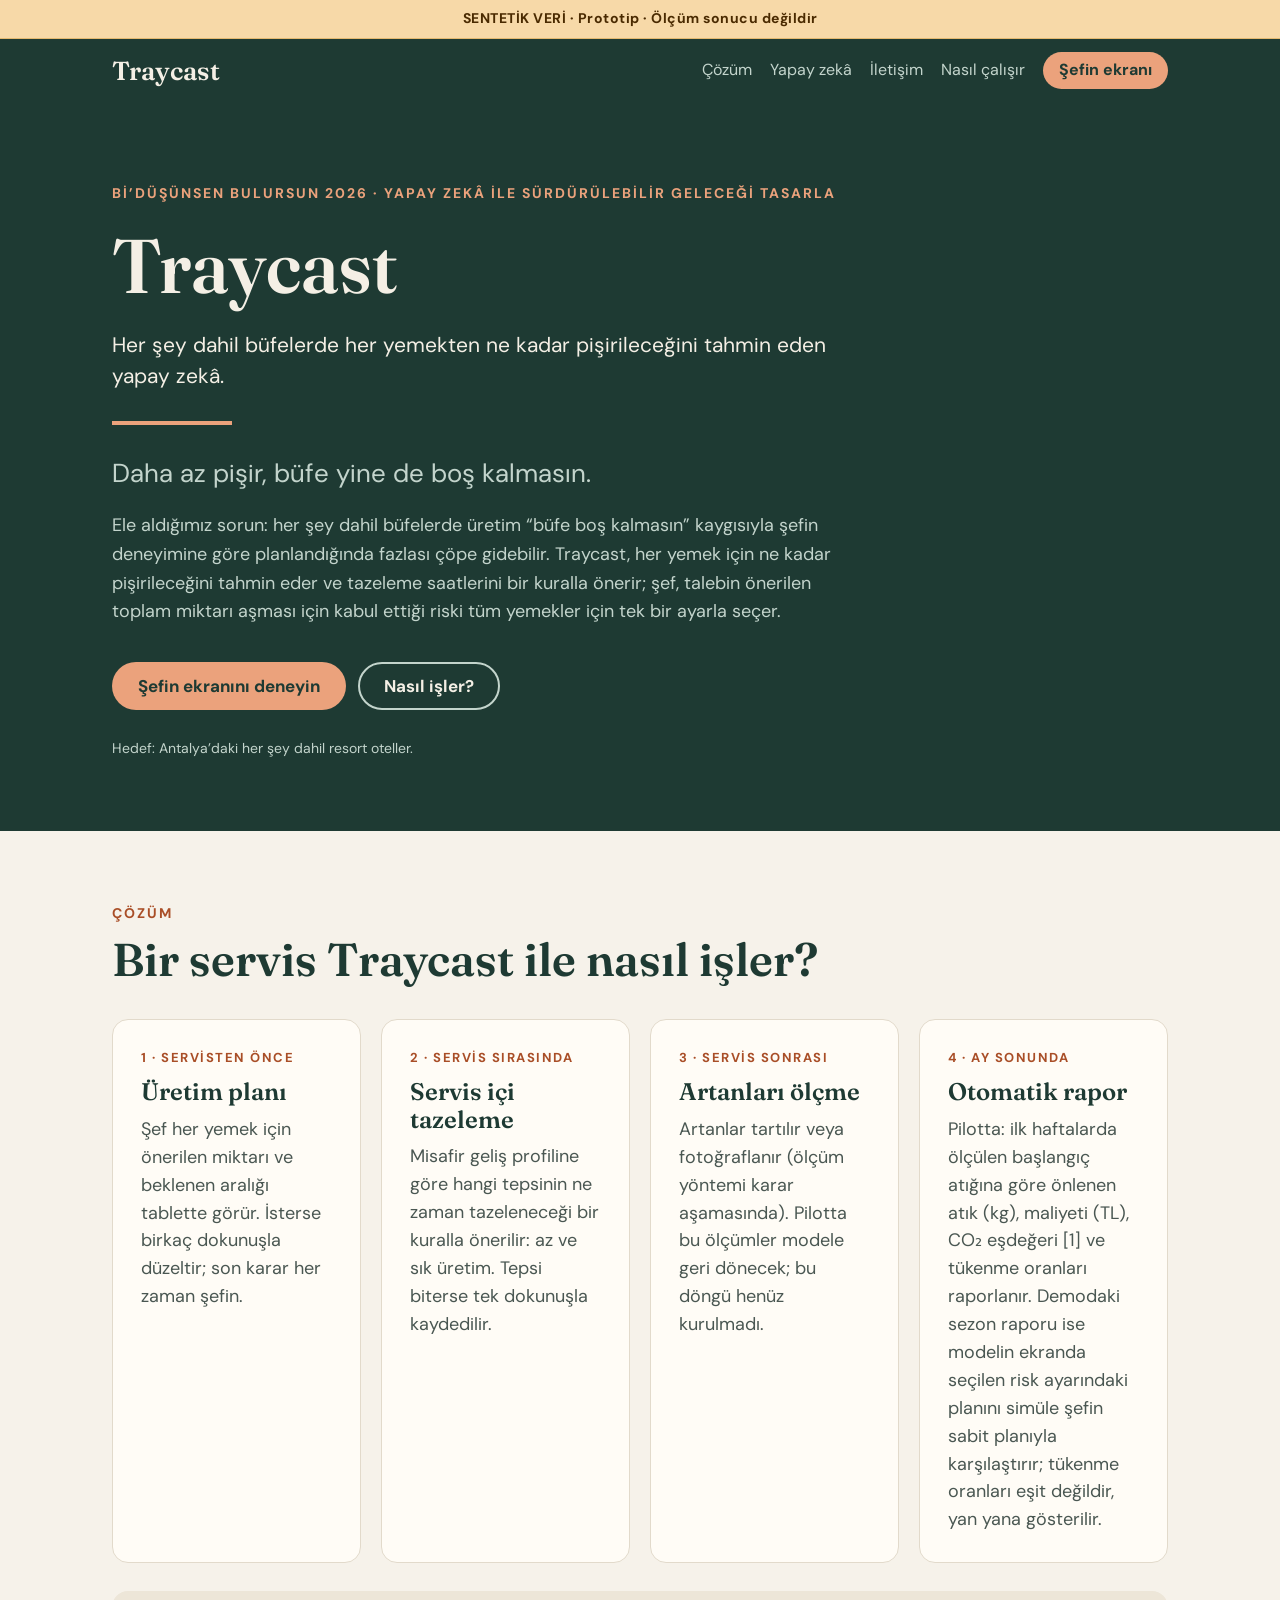
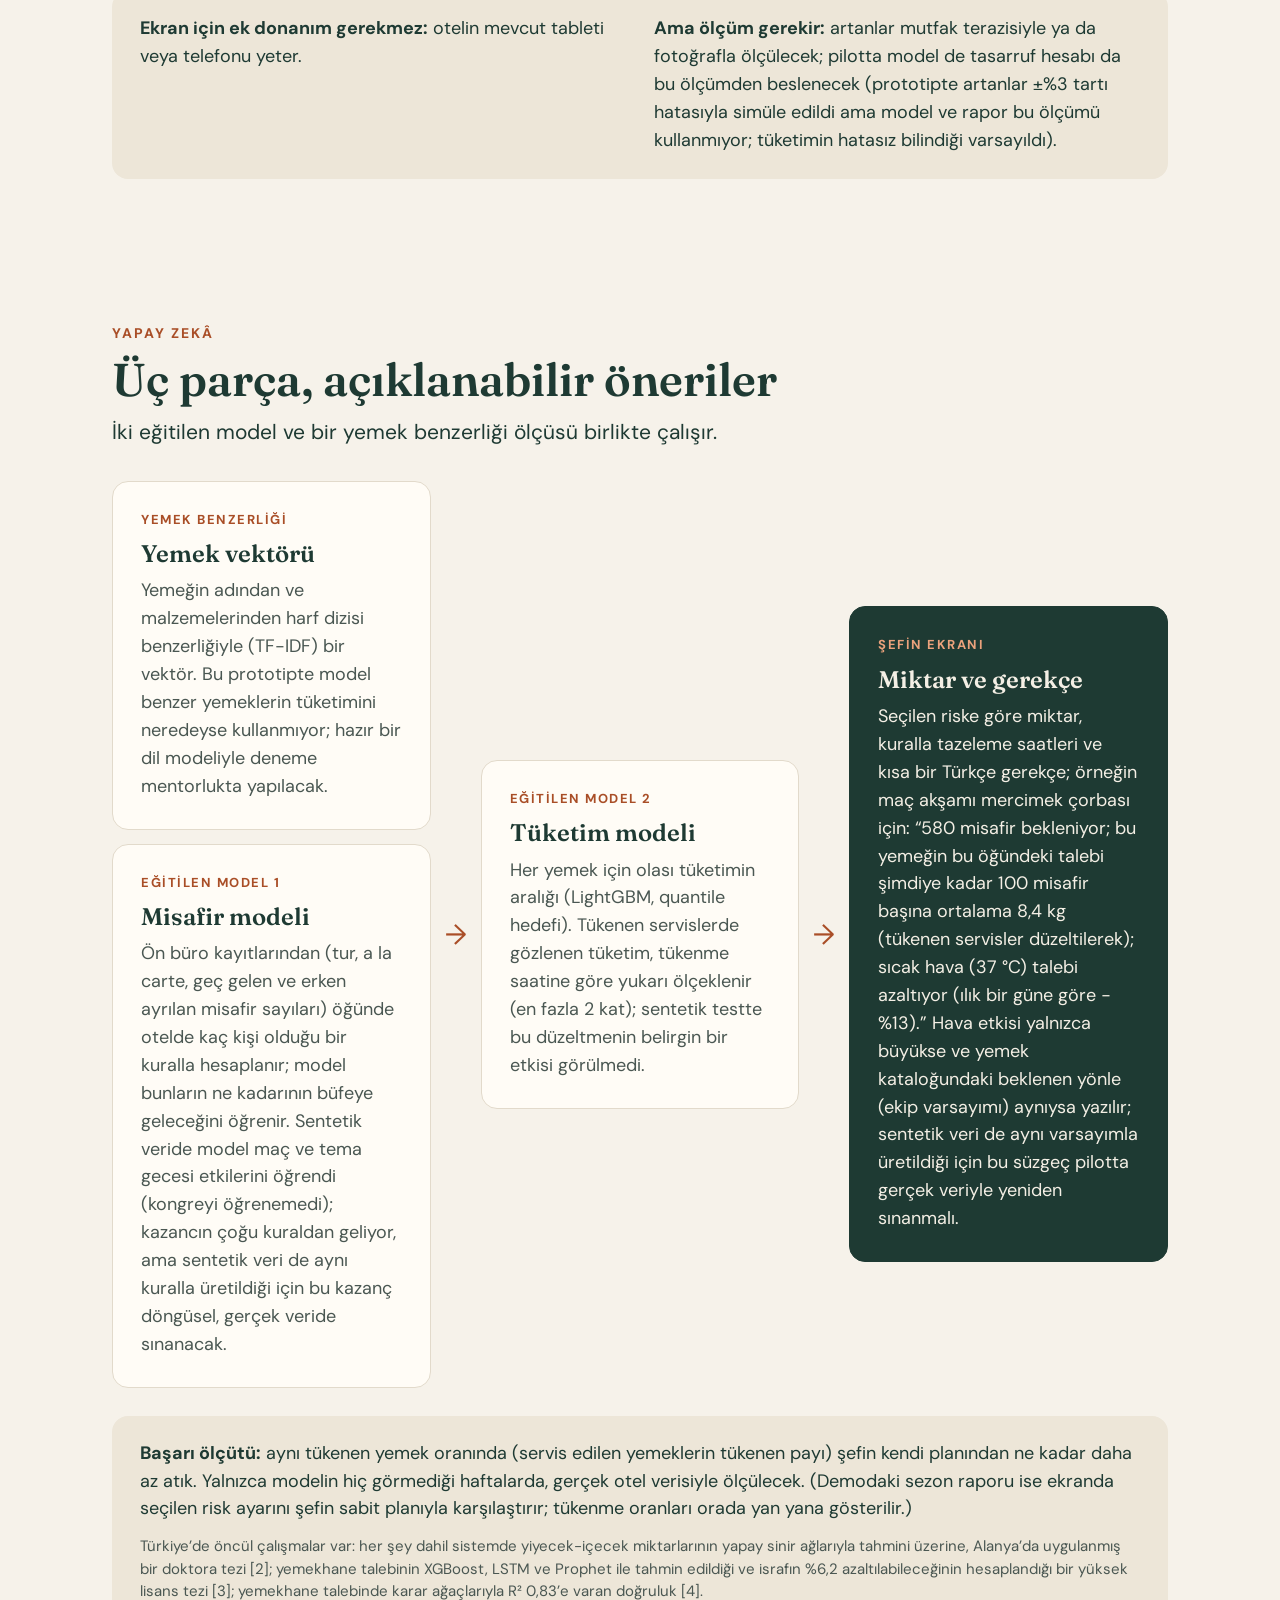
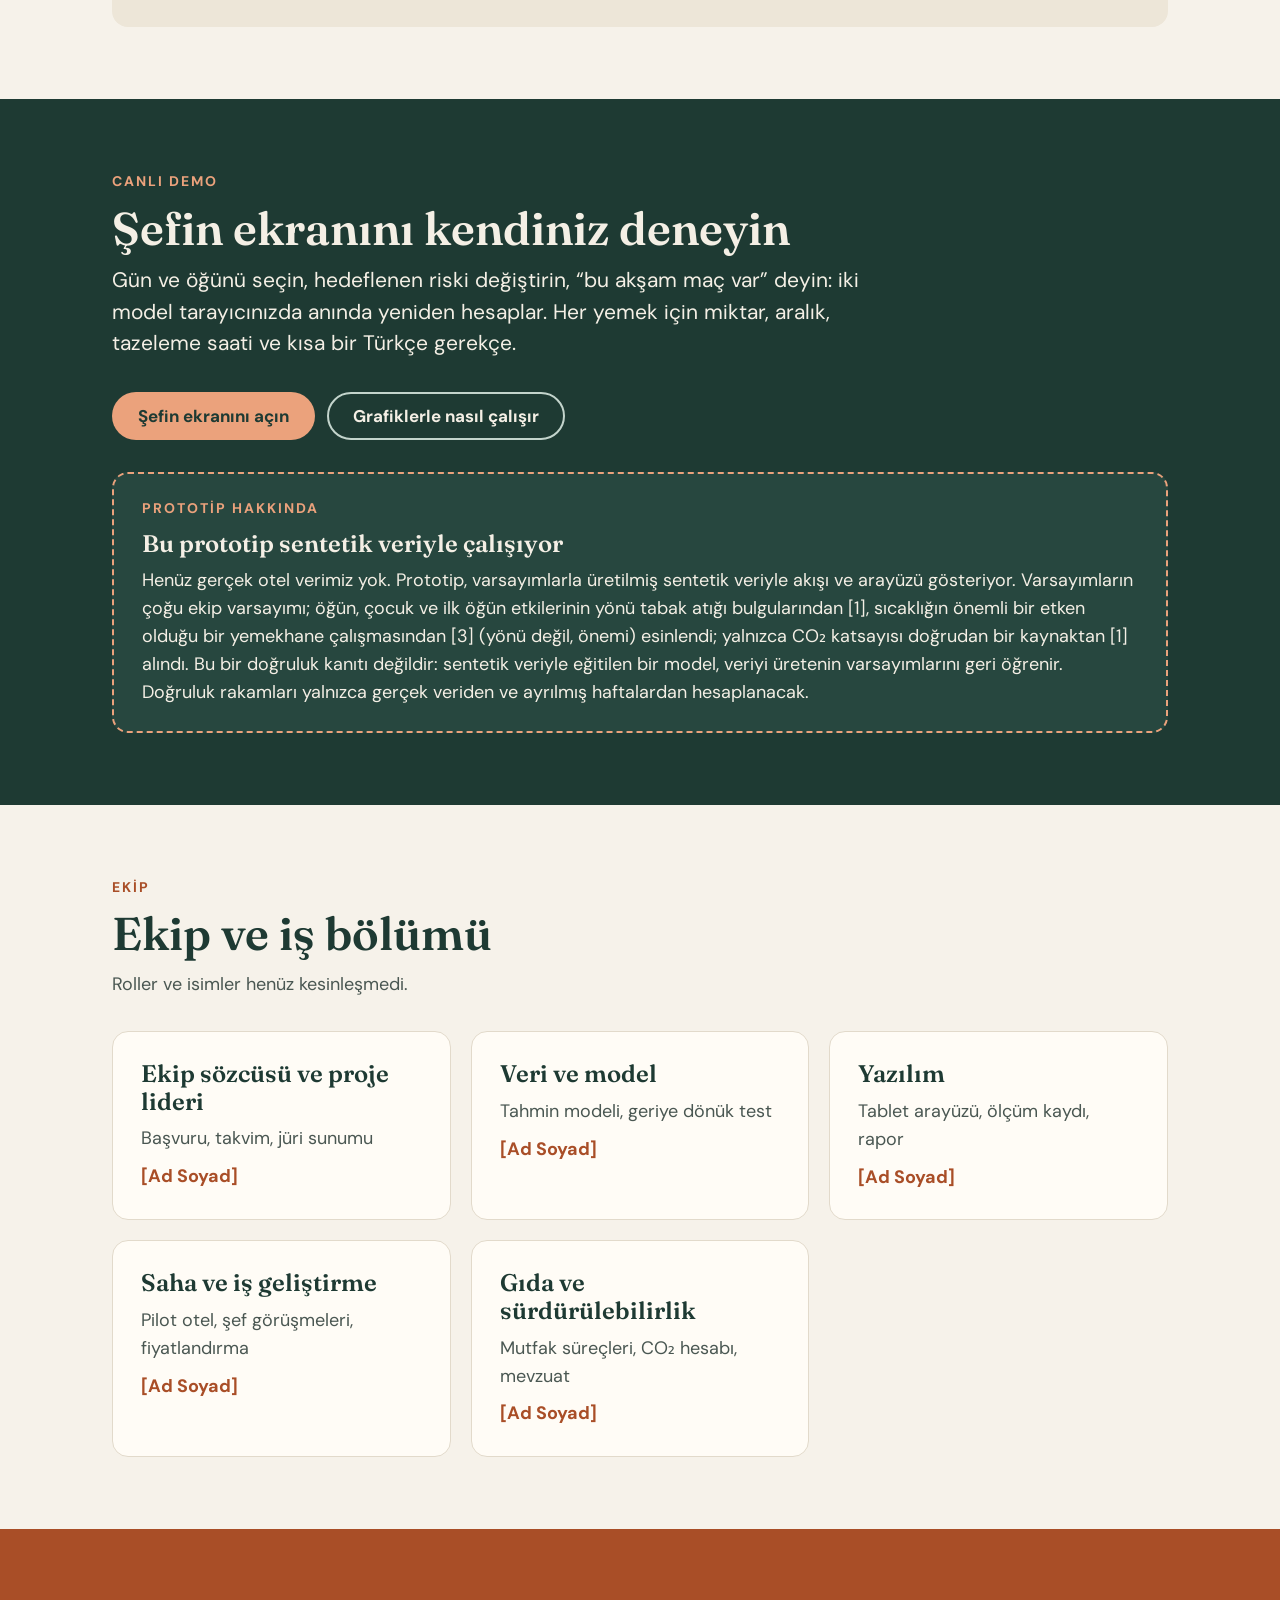
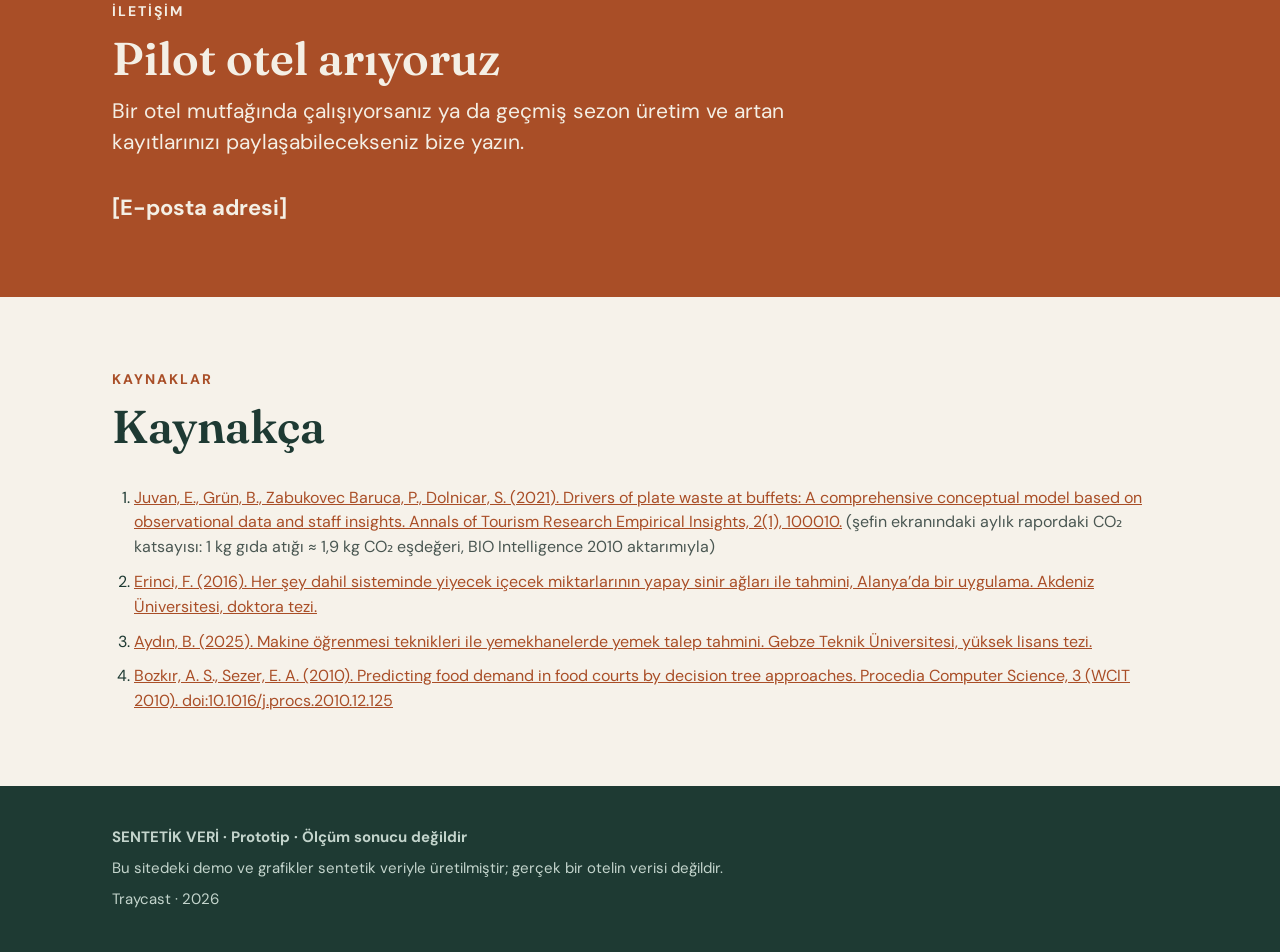
==== web/index.html @ 6390b372 "Audit 3 fixes applied and deployed: season report, honest child slider Season report with a per-mont" ====
<!doctype html>
<html lang="tr">
<head>
<meta charset="utf-8">
<meta name="viewport" content="width=device-width, initial-scale=1">
<title>Traycast</title>
<meta name="description" content="Her şey dahil büfelerde her yemekten ne kadar pişirileceğini tahmin eden yapay zekâ. Prototip; sentetik veri.">
<link rel="preconnect" href="https://fonts.googleapis.com">
<link rel="preconnect" href="https://fonts.gstatic.com" crossorigin>
<link rel="stylesheet" href="https://fonts.googleapis.com/css2?family=DM+Sans:wght@400;500;700&family=Fraunces:wght@500;600&display=swap">
<link rel="stylesheet" href="css/style.css">
<link rel="icon" href="data:image/svg+xml,%3Csvg xmlns='http://www.w3.org/2000/svg' viewBox='0 0 32 32'%3E%3Crect width='32' height='32' rx='8' fill='%231e3a33'/%3E%3Cpath d='M7 20h18M9 20a7 7 0 0 1 14 0' stroke='%23eba27c' stroke-width='2.5' fill='none' stroke-linecap='round'/%3E%3C/svg%3E">
</head>
<body data-page-title="Büfe üretim tahmini">

<div class="synthetic-banner" role="note">SENTETİK VERİ · Prototip · Ölçüm sonucu değildir</div>

<header class="site-header">
  <div class="wrap">
    <a class="brand" href="./" data-product-name>Traycast</a>
    <nav class="nav" aria-label="Bölümler">
      <a href="#cozum">Çözüm</a>
      <a href="#yapay-zeka">Yapay zekâ</a>
      <a href="#iletisim">İletişim</a>
      <a href="nasil.html">Nasıl çalışır</a>
      <a href="demo.html" class="nav-cta">Şefin ekranı</a>
    </nav>
  </div>
</header>

<main>

<section class="dark hero">
  <div class="wrap">
    <p class="eyebrow">Bİ’DÜŞÜNSEN BULURSUN 2026 · YAPAY ZEKÂ İLE SÜRDÜRÜLEBİLİR GELECEĞİ TASARLA</p>
    <h1 data-product-name>Traycast</h1>
    <p class="lead">Her şey dahil büfelerde her yemekten ne kadar pişirileceğini tahmin eden yapay zekâ.</p>
    <hr>
    <p class="tagline">Daha az pişir, büfe yine de boş kalmasın.</p>
    <p class="hero-problem">Ele aldığımız sorun: her şey dahil büfelerde üretim “büfe boş kalmasın” kaygısıyla şefin deneyimine göre planlandığında fazlası çöpe gidebilir. <span data-product-name>Traycast</span>, her yemek için ne kadar pişirileceğini tahmin eder ve tazeleme saatlerini bir kuralla önerir; şef, talebin önerilen toplam miktarı aşması için kabul ettiği riski tüm yemekler için tek bir ayarla seçer.</p>
    <div class="hero-actions">
      <a class="btn btn-primary" href="demo.html">Şefin ekranını deneyin</a>
      <a class="btn btn-ghost" href="#cozum">Nasıl işler?</a>
    </div>
    <p class="note" style="margin-top:28px">Hedef: Antalya’daki her şey dahil resort oteller.</p>
  </div>
</section>

<section id="cozum">
  <div class="wrap">
    <div class="section-head">
      <p class="eyebrow">ÇÖZÜM</p>
      <h2>Bir servis <span data-product-name>Traycast</span> ile nasıl işler?</h2>
    </div>
    <div class="grid grid-4">
      <div class="card">
        <p class="step">1 · SERVİSTEN ÖNCE</p>
        <h3>Üretim planı</h3>
        <p class="muted">Şef her yemek için önerilen miktarı ve beklenen aralığı tablette görür. İsterse birkaç dokunuşla düzeltir; son karar her zaman şefin.</p>
      </div>
      <div class="card">
        <p class="step">2 · SERVİS SIRASINDA</p>
        <h3>Servis içi tazeleme</h3>
        <p class="muted">Misafir geliş profiline göre hangi tepsinin ne zaman tazeleneceği bir kuralla önerilir: az ve sık üretim. Tepsi biterse tek dokunuşla kaydedilir.</p>
      </div>
      <div class="card">
        <p class="step">3 · SERVİS SONRASI</p>
        <h3>Artanları ölçme</h3>
        <p class="muted">Artanlar tartılır veya fotoğraflanır (ölçüm yöntemi karar aşamasında). Pilotta bu ölçümler modele geri dönecek; bu döngü henüz kurulmadı.</p>
      </div>
      <div class="card">
        <p class="step">4 · AY SONUNDA</p>
        <h3>Otomatik rapor</h3>
        <p class="muted">Pilotta: ilk haftalarda ölçülen başlangıç atığına göre önlenen atık (kg), maliyeti (TL), CO₂ eşdeğeri [1] ve tükenme oranları raporlanır. Demodaki sezon raporu ise modelin ekranda seçilen risk ayarındaki planını simüle şefin sabit planıyla karşılaştırır; tükenme oranları eşit değildir, yan yana gösterilir.</p>
      </div>
    </div>
    <div class="callout two">
      <p><b>Ekran için ek donanım gerekmez:</b> otelin mevcut tableti veya telefonu yeter.</p>
      <p><b>Ama ölçüm gerekir:</b> artanlar mutfak terazisiyle ya da fotoğrafla ölçülecek; pilotta model de tasarruf hesabı da bu ölçümden beslenecek (prototipte artanlar ±%3 tartı hatasıyla simüle edildi ama model ve rapor bu ölçümü kullanmıyor; tüketimin hatasız bilindiği varsayıldı).</p>
    </div>
  </div>
</section>

<section id="yapay-zeka">
  <div class="wrap">
    <div class="section-head">
      <p class="eyebrow">YAPAY ZEKÂ</p>
      <h2>Üç parça, açıklanabilir öneriler</h2>
      <p class="lead">İki eğitilen model ve bir yemek benzerliği ölçüsü birlikte çalışır.</p>
    </div>
    <div class="flow">
      <div class="flow-inputs">
        <div class="card">
          <p class="step">YEMEK BENZERLİĞİ</p>
          <h3>Yemek vektörü</h3>
          <p class="muted">Yemeğin adından ve malzemelerinden harf dizisi benzerliğiyle (TF-IDF) bir vektör. Bu prototipte model benzer yemeklerin tüketimini neredeyse kullanmıyor; hazır bir dil modeliyle deneme mentorlukta yapılacak.</p>
        </div>
        <div class="card">
          <p class="step">EĞİTİLEN MODEL 1</p>
          <h3>Misafir modeli</h3>
          <p class="muted">Ön büro kayıtlarından (tur, a la carte, geç gelen ve erken ayrılan misafir sayıları) öğünde otelde kaç kişi olduğu bir kuralla hesaplanır; model bunların ne kadarının büfeye geleceğini öğrenir. Sentetik veride model maç ve tema gecesi etkilerini öğrendi (kongreyi öğrenemedi); kazancın çoğu kuraldan geliyor, ama sentetik veri de aynı kuralla üretildiği için bu kazanç döngüsel, gerçek veride sınanacak.</p>
        </div>
      </div>
      <div class="arrow" aria-hidden="true">→</div>
      <div class="card">
        <p class="step">EĞİTİLEN MODEL 2</p>
        <h3>Tüketim modeli</h3>
        <p class="muted">Her yemek için olası tüketimin aralığı (LightGBM, quantile hedefi). Tükenen servislerde gözlenen tüketim, tükenme saatine göre yukarı ölçeklenir (en fazla 2 kat); sentetik testte bu düzeltmenin belirgin bir etkisi görülmedi.</p>
      </div>
      <div class="arrow" aria-hidden="true">→</div>
      <div class="card output">
        <p class="step">ŞEFİN EKRANI</p>
        <h3>Miktar ve gerekçe</h3>
        <p>Seçilen riske göre miktar, kuralla tazeleme saatleri ve kısa bir Türkçe gerekçe; örneğin maç akşamı mercimek çorbası için: “580 misafir bekleniyor; bu yemeğin bu öğündeki talebi şimdiye kadar 100 misafir başına ortalama 8,4 kg (tükenen servisler düzeltilerek); sıcak hava (37 °C) talebi azaltıyor (ılık bir güne göre −%13).” Hava etkisi yalnızca büyükse ve yemek kataloğundaki beklenen yönle (ekip varsayımı) aynıysa yazılır; sentetik veri de aynı varsayımla üretildiği için bu süzgeç pilotta gerçek veriyle yeniden sınanmalı.</p>
      </div>
    </div>
    <div class="callout">
      <p><b>Başarı ölçütü:</b> aynı tükenen yemek oranında (servis edilen yemeklerin tükenen payı) şefin kendi planından ne kadar daha az atık. Yalnızca modelin hiç görmediği haftalarda, gerçek otel verisiyle ölçülecek. (Demodaki sezon raporu ise ekranda seçilen risk ayarını şefin sabit planıyla karşılaştırır; tükenme oranları orada yan yana gösterilir.)</p>
      <p class="small muted">Türkiye’de öncül çalışmalar var: her şey dahil sistemde yiyecek-içecek miktarlarının yapay sinir ağlarıyla tahmini üzerine, Alanya’da uygulanmış bir doktora tezi [2]; yemekhane talebinin XGBoost, LSTM ve Prophet ile tahmin edildiği ve israfın %6,2 azaltılabileceğinin hesaplandığı bir yüksek lisans tezi [3]; yemekhane talebinde karar ağaçlarıyla R² 0,83’e varan doğruluk [4].</p>
    </div>
  </div>
</section>

<section class="dark" id="demo">
  <div class="wrap">
    <div class="section-head">
      <p class="eyebrow">CANLI DEMO</p>
      <h2>Şefin ekranını kendiniz deneyin</h2>
      <p class="lead">Gün ve öğünü seçin, hedeflenen riski değiştirin, “bu akşam maç var” deyin: iki model tarayıcınızda anında yeniden hesaplar. Her yemek için miktar, aralık, tazeleme saati ve kısa bir Türkçe gerekçe.</p>
    </div>
    <div class="hero-actions" style="margin-top:0">
      <a class="btn btn-primary" href="demo.html">Şefin ekranını açın</a>
      <a class="btn btn-ghost" href="nasil.html">Grafiklerle nasıl çalışır</a>
    </div>
    <div class="prototype-note" style="background:var(--green-2);border-color:var(--clay-light);margin-top:32px">
      <p class="eyebrow">PROTOTİP HAKKINDA</p>
      <h3>Bu prototip sentetik veriyle çalışıyor</h3>
      <p>Henüz gerçek otel verimiz yok. Prototip, varsayımlarla üretilmiş sentetik veriyle akışı ve arayüzü gösteriyor. Varsayımların çoğu ekip varsayımı; öğün, çocuk ve ilk öğün etkilerinin yönü tabak atığı bulgularından [1], sıcaklığın önemli bir etken olduğu bir yemekhane çalışmasından [3] (yönü değil, önemi) esinlendi; yalnızca CO₂ katsayısı doğrudan bir kaynaktan [1] alındı. Bu bir doğruluk kanıtı değildir: sentetik veriyle eğitilen bir model, veriyi üretenin varsayımlarını geri öğrenir. Doğruluk rakamları yalnızca gerçek veriden ve ayrılmış haftalardan hesaplanacak.</p>
    </div>
  </div>
</section>

<section id="ekip">
  <div class="wrap">
    <div class="section-head">
      <p class="eyebrow">EKİP</p>
      <h2>Ekip ve iş bölümü</h2>
      <p class="muted">Roller ve isimler henüz kesinleşmedi.</p>
    </div>
    <div class="grid grid-3">
      <div class="card team-card"><h3>Ekip sözcüsü ve proje lideri</h3><p class="muted">Başvuru, takvim, jüri sunumu</p><p class="name">[Ad Soyad]</p></div>
      <div class="card team-card"><h3>Veri ve model</h3><p class="muted">Tahmin modeli, geriye dönük test</p><p class="name">[Ad Soyad]</p></div>
      <div class="card team-card"><h3>Yazılım</h3><p class="muted">Tablet arayüzü, ölçüm kaydı, rapor</p><p class="name">[Ad Soyad]</p></div>
      <div class="card team-card"><h3>Saha ve iş geliştirme</h3><p class="muted">Pilot otel, şef görüşmeleri, fiyatlandırma</p><p class="name">[Ad Soyad]</p></div>
      <div class="card team-card"><h3>Gıda ve sürdürülebilirlik</h3><p class="muted">Mutfak süreçleri, CO₂ hesabı, mevzuat</p><p class="name">[Ad Soyad]</p></div>
    </div>
  </div>
</section>

<section id="iletisim" class="accent">
  <div class="wrap">
    <div class="section-head">
      <p class="eyebrow">İLETİŞİM</p>
      <h2>Pilot otel arıyoruz</h2>
      <p class="lead">Bir otel mutfağında çalışıyorsanız ya da geçmiş sezon üretim ve artan kayıtlarınızı paylaşabilecekseniz bize yazın.</p>
    </div>
    <p style="font-size:22px"><a data-contact-email style="color:var(--on-dark);font-weight:700">[E-posta adresi]</a></p>
  </div>
</section>

<section class="sources" id="kaynaklar">
  <div class="wrap">
    <div class="section-head">
      <p class="eyebrow">KAYNAKLAR</p>
      <h2>Kaynakça</h2>
    </div>
    <ol>
      <li><a href="https://doi.org/10.1016/j.annale.2021.100010" rel="noopener">Juvan, E., Grün, B., Zabukovec Baruca, P., Dolnicar, S. (2021). Drivers of plate waste at buffets: A comprehensive conceptual model based on observational data and staff insights. Annals of Tourism Research Empirical Insights, 2(1), 100010.</a> <span>(şefin ekranındaki aylık rapordaki CO₂ katsayısı: 1 kg gıda atığı ≈ 1,9 kg CO₂ eşdeğeri, BIO Intelligence 2010 aktarımıyla)</span></li>
      <li><a href="https://tezara.org/theses/440587" rel="noopener">Erinci, F. (2016). Her şey dahil sisteminde yiyecek içecek miktarlarının yapay sinir ağları ile tahmini, Alanya’da bir uygulama. Akdeniz Üniversitesi, doktora tezi.</a></li>
      <li><a href="https://acikerisim.gtu.edu.tr/items/d86c9a0d-a072-4d2b-a5bc-b77e4fa4b4d6" rel="noopener">Aydın, B. (2025). Makine öğrenmesi teknikleri ile yemekhanelerde yemek talep tahmini. Gebze Teknik Üniversitesi, yüksek lisans tezi.</a></li>
      <li><a href="https://avesis.hacettepe.edu.tr/yayin/8283dca0-f836-43f7-88a0-25f7ea7bcdd1/predicting-food-demand-in-food-courts-by-decision-tree-approaches" rel="noopener">Bozkır, A. S., Sezer, E. A. (2010). Predicting food demand in food courts by decision tree approaches. Procedia Computer Science, 3 (WCIT 2010). doi:10.1016/j.procs.2010.12.125</a></li>
    </ol>
  </div>
</section>

</main>

<footer class="site-footer">
  <div class="wrap">
    <p><b>SENTETİK VERİ · Prototip · Ölçüm sonucu değildir</b></p>
    <p>Bu sitedeki demo ve grafikler sentetik veriyle üretilmiştir; gerçek bir otelin verisi değildir.</p>
    <p><span data-product-name>Traycast</span> · 2026</p>
  </div>
</footer>

<script src="js/site-config.js"></script>
<script src="js/site.js"></script>
</body>
</html>
---- web/css/style.css ----
:root {
  --green: #1e3a33;
  --green-2: #27473f;
  --green-line: #3d6157;
  --cream: #f6f2ea;
  --cream-2: #ede6d8;
  --paper: #fffcf6;
  --line: #e2dacb;
  --clay: #a94e27;
  --clay-light: #eba27c;
  --ink: #1e3a33;
  --muted: #4a5752;
  --on-dark: #f4efe5;
  --on-dark-muted: #c3d4cc;
  --warn-bg: #f7d9a8;
  --warn-ink: #4a2a00;

  --serif: "Fraunces", Georgia, serif;
  --sans: "DM Sans", system-ui, -apple-system, "Segoe UI", Arial, sans-serif;
  --radius: 16px;
  --max: 1120px;
}

* { box-sizing: border-box; }

/* Component display rules (e.g. display:flex) must not override the hidden attribute. */
[hidden] { display: none !important; }

html { scroll-behavior: smooth; }

body {
  margin: 0;
  background: var(--cream);
  color: var(--ink);
  font-family: var(--sans);
  font-size: 18px;
  line-height: 1.55;
  -webkit-font-smoothing: antialiased;
}

img, svg { max-width: 100%; }

a { color: var(--clay); }
a:hover { color: var(--green); }

h1, h2, h3 { font-family: var(--serif); font-weight: 600; line-height: 1.15; margin: 0; }
h1 { font-size: clamp(40px, 7vw, 76px); }
h2 { font-size: clamp(30px, 4.4vw, 46px); }
h3 { font-size: 24px; }
p { margin: 0; }

.wrap { max-width: var(--max); margin: 0 auto; padding: 0 16px; }
@media (min-width: 720px) { .wrap { padding: 0 32px; } }

/* Synthetic-data banner: on every page, always visible. */
.synthetic-banner {
  position: sticky;
  top: 0;
  z-index: 50;
  background: var(--warn-bg);
  color: var(--warn-ink);
  text-align: center;
  font-weight: 700;
  font-size: 14px;
  letter-spacing: 0.5px;
  padding: 8px 16px;
  border-bottom: 1px solid #e3b970;
}

.site-header { background: var(--green); color: var(--on-dark); }
.site-header .wrap {
  display: flex;
  align-items: center;
  justify-content: space-between;
  gap: 16px;
  min-height: 64px;
  flex-wrap: wrap;
  padding-top: 8px;
  padding-bottom: 8px;
}
.brand { font-family: var(--serif); font-size: 26px; font-weight: 600; color: var(--on-dark); text-decoration: none; }
.nav { display: flex; gap: 4px 18px; flex-wrap: wrap; font-size: 16px; }
.nav a { color: var(--on-dark-muted); text-decoration: none; padding: 6px 0; }
.nav a:hover, .nav a[aria-current="page"] { color: var(--on-dark); }
.nav a.nav-cta {
  color: var(--green);
  background: var(--clay-light);
  border-radius: 999px;
  padding: 6px 16px;
  font-weight: 700;
}

.eyebrow { font-size: 14px; font-weight: 700; letter-spacing: 2px; color: var(--clay); }
.dark .eyebrow { color: var(--clay-light); }

section { padding: 72px 0; }
.dark { background: var(--green); color: var(--on-dark); }
.dark a { color: var(--clay-light); }
.accent { background: var(--clay); color: var(--on-dark); }
.accent .eyebrow { color: var(--on-dark); }
.section-head { display: flex; flex-direction: column; gap: 10px; margin-bottom: 32px; max-width: 820px; }
.lead { font-size: 21px; line-height: 1.5; max-width: 760px; }
.muted { color: var(--muted); }
.dark .muted { color: var(--on-dark-muted); }
.small { font-size: 15px; line-height: 1.5; }

.hero { padding: 80px 0 72px; }
.hero h1 { margin: 18px 0 20px; }
.hero .tagline { font-size: clamp(20px, 2.6vw, 26px); color: var(--on-dark-muted); margin-top: 18px; }
.hero hr { width: 120px; border: 0; border-top: 4px solid var(--clay-light); margin: 28px 0; }
.hero-problem { max-width: 760px; margin-top: 18px; font-size: 18px; line-height: 1.6; color: var(--on-dark-muted); }
.hero-actions { display: flex; gap: 12px; flex-wrap: wrap; margin-top: 36px; }

.btn {
  display: inline-flex;
  align-items: center;
  justify-content: center;
  min-height: 48px;
  padding: 0 24px;
  border-radius: 999px;
  font-weight: 700;
  text-decoration: none;
  font-size: 17px;
  border: 2px solid transparent;
}
.btn-primary, .dark .btn-primary { background: var(--clay-light); color: var(--green); }
.btn-primary:hover, .dark .btn-primary:hover { background: var(--on-dark); color: var(--green); }
.btn-ghost, .dark .btn-ghost { border-color: var(--on-dark-muted); color: var(--on-dark); }
.btn-ghost:hover { border-color: var(--on-dark); color: var(--on-dark); }

.grid { display: grid; gap: 20px; }
@media (min-width: 720px) {
  .grid-2 { grid-template-columns: repeat(2, 1fr); }
  .grid-3 { grid-template-columns: repeat(3, 1fr); }
  .grid-4 { grid-template-columns: repeat(2, 1fr); }
}
@media (min-width: 1000px) { .grid-4 { grid-template-columns: repeat(4, 1fr); } }

.card {
  background: var(--paper);
  border: 1px solid var(--line);
  border-radius: var(--radius);
  padding: 28px;
  display: flex;
  flex-direction: column;
  gap: 10px;
}
.dark .card { background: var(--green-2); border-color: var(--green-line); }
.card .step { font-size: 13px; font-weight: 700; letter-spacing: 1.5px; color: var(--clay); }
.dark .card .step { color: var(--clay-light); }

.stat { font-family: var(--serif); font-size: clamp(44px, 6vw, 64px); font-weight: 600; line-height: 1; color: var(--clay); }
.dark .stat { color: var(--clay-light); }
.note { font-size: 14px; line-height: 1.45; color: var(--muted); }
.dark .note { color: var(--on-dark-muted); }

.diff-grid { display: grid; gap: 28px; }
@media (min-width: 860px) { .diff-grid { grid-template-columns: repeat(3, 1fr); } }
.diff { border-top: 3px solid var(--on-dark); padding-top: 24px; display: flex; flex-direction: column; gap: 12px; }
.diff .num { font-family: var(--serif); font-size: 64px; line-height: 1; font-weight: 600; }

.flow { display: grid; gap: 14px; }
@media (min-width: 900px) { .flow { grid-template-columns: 1fr auto 1fr auto 1fr; align-items: center; } }
.flow .arrow { text-align: center; font-size: 28px; color: var(--clay); }
@media (max-width: 899px) { .flow .arrow { transform: rotate(90deg); } }
.flow .card.output { background: var(--green); color: var(--on-dark); border-color: var(--green); }
.flow .card.output .step { color: var(--clay-light); }
.flow-inputs { display: grid; gap: 14px; }

.callout {
  background: var(--cream-2);
  border-radius: var(--radius);
  padding: 24px 28px;
  margin-top: 28px;
  display: grid;
  gap: 12px;
}
@media (min-width: 720px) { .callout.two { grid-template-columns: 1fr 1fr; gap: 28px; } }

.formula {
  font-family: var(--serif);
  font-size: 22px;
  background: var(--green);
  color: var(--on-dark);
  border-radius: var(--radius);
  padding: 24px 28px;
}

.prototype-note {
  border: 2px dashed var(--clay);
  border-radius: var(--radius);
  padding: 24px 28px;
  background: var(--paper);
  display: grid;
  gap: 10px;
}

.team-card .name { font-weight: 700; color: var(--clay); }

.sources ol { padding-left: 22px; margin: 0; display: grid; gap: 10px; font-size: 16px; }
.sources li span { color: var(--muted); }

.site-footer { background: var(--green); color: var(--on-dark-muted); padding: 40px 0; font-size: 15px; }
.site-footer .wrap { display: grid; gap: 8px; }

/* Never rely on CSS uppercase for Turkish text; uppercase strings are written as such in the HTML. */
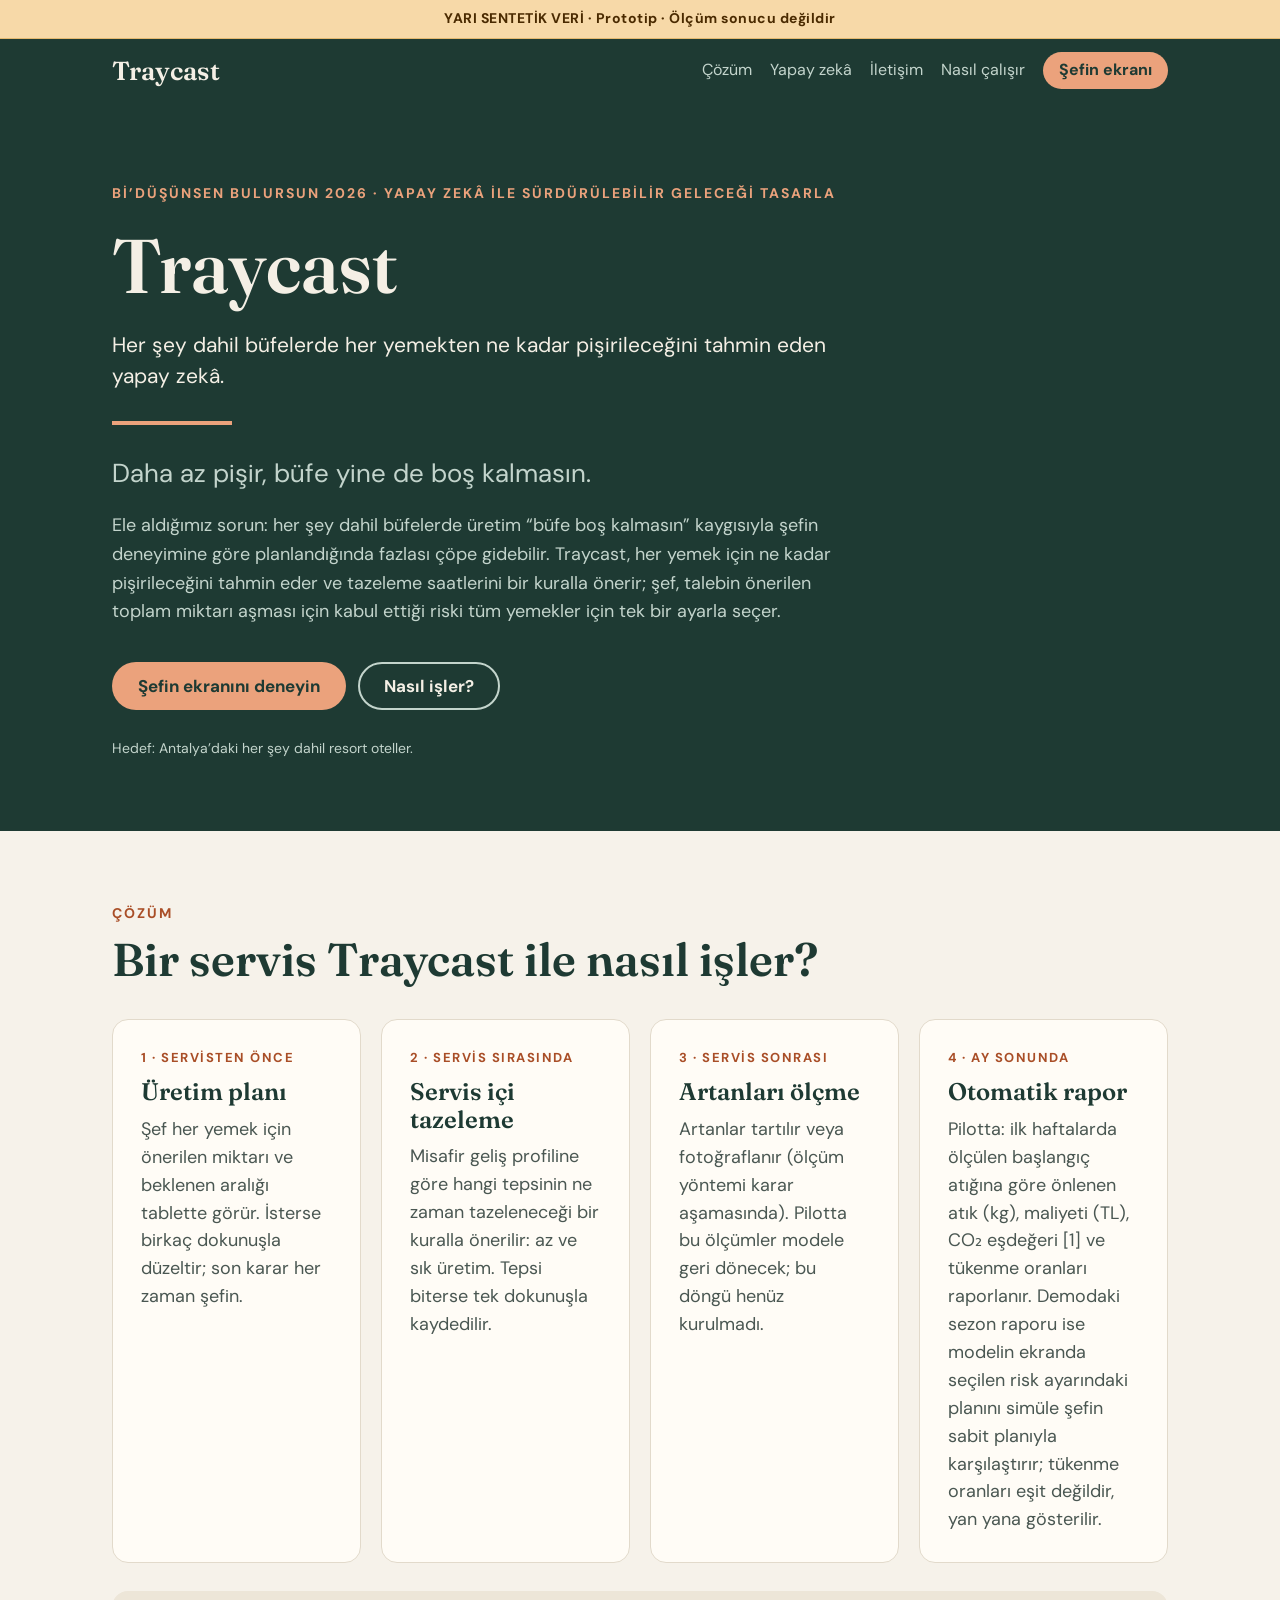
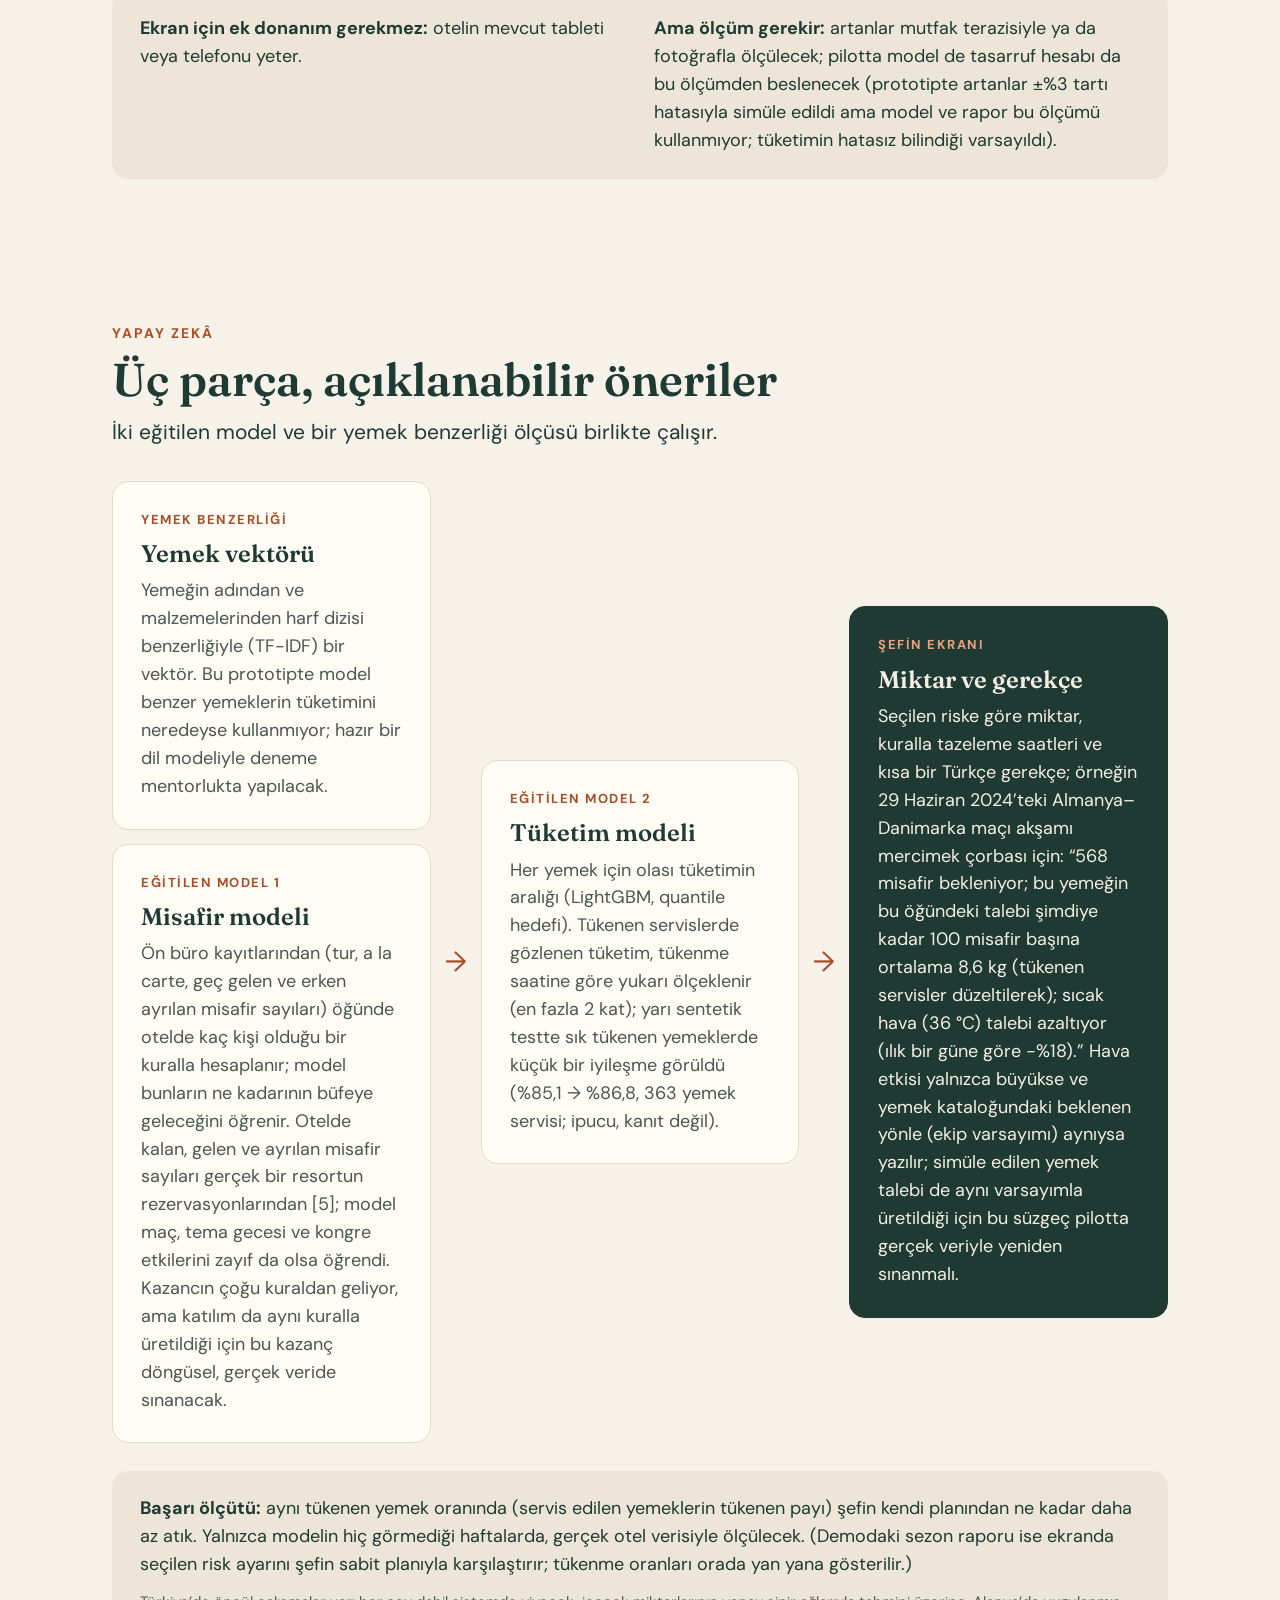
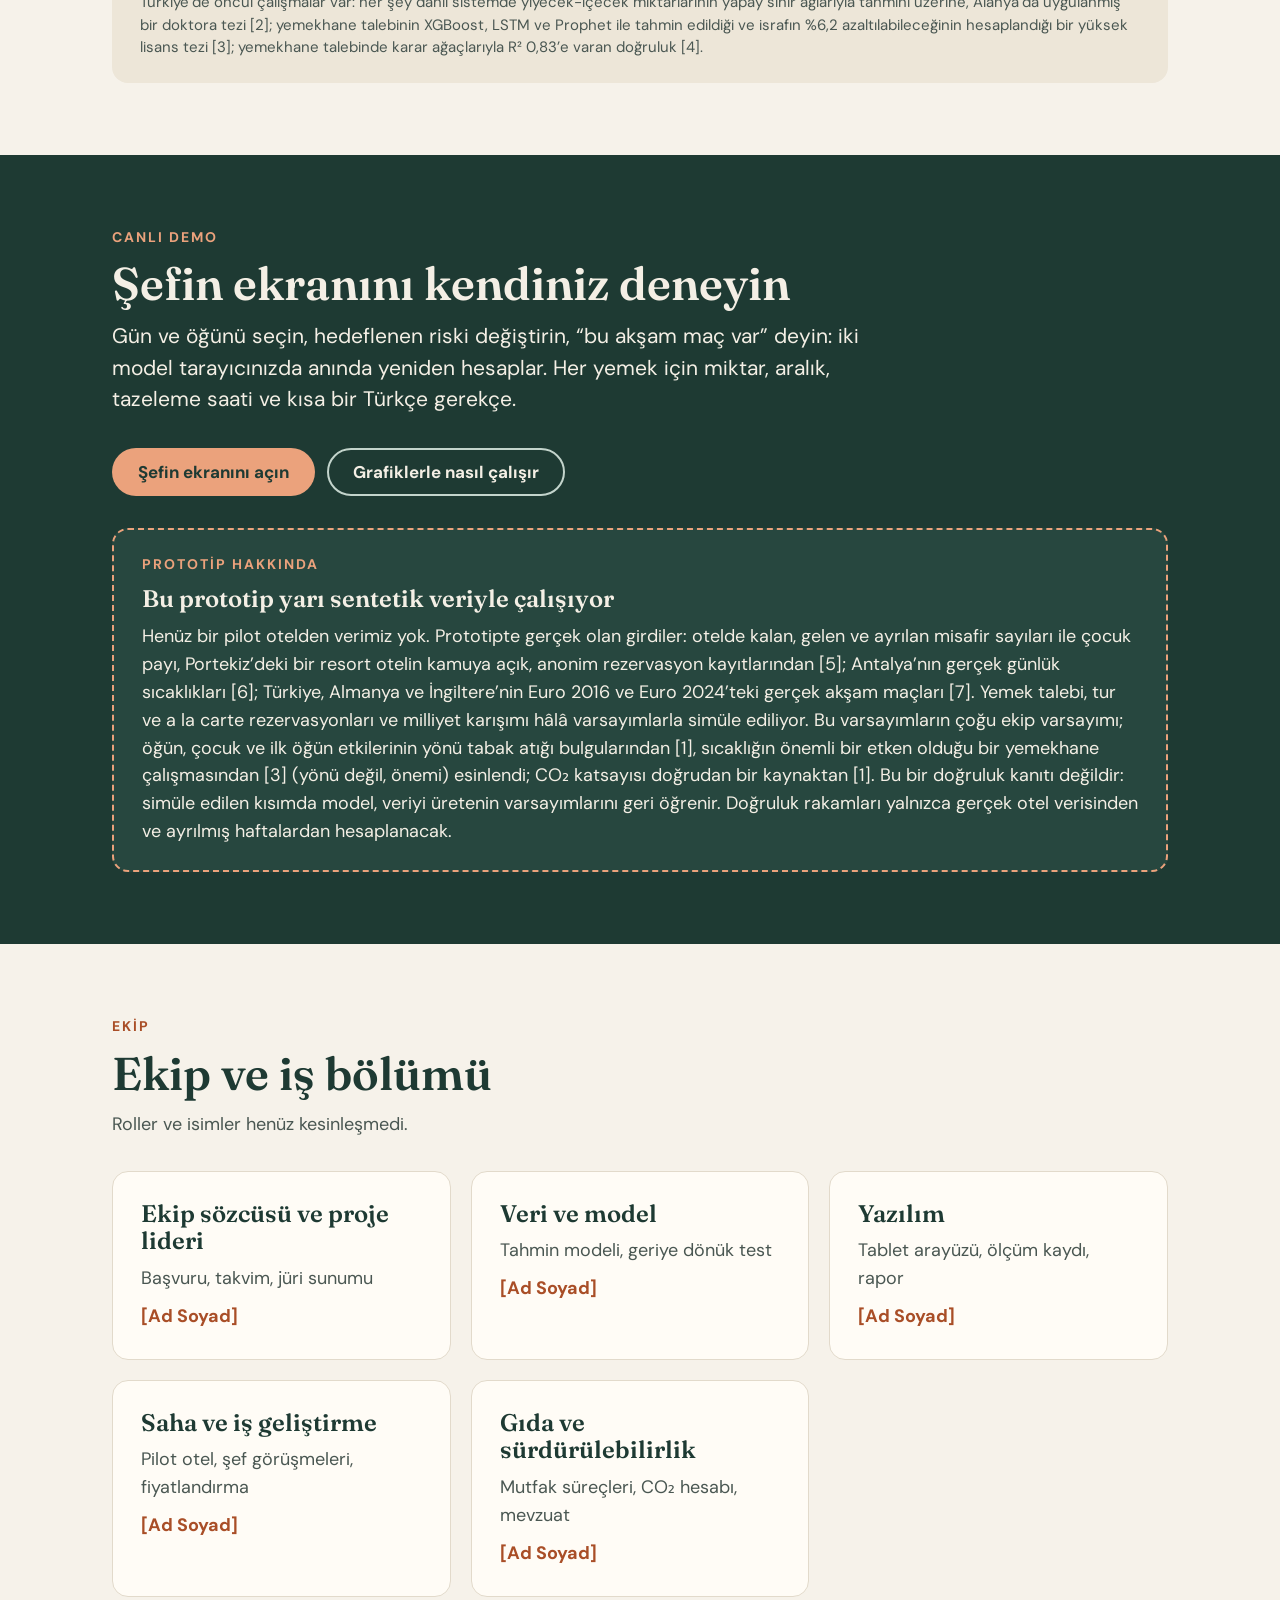
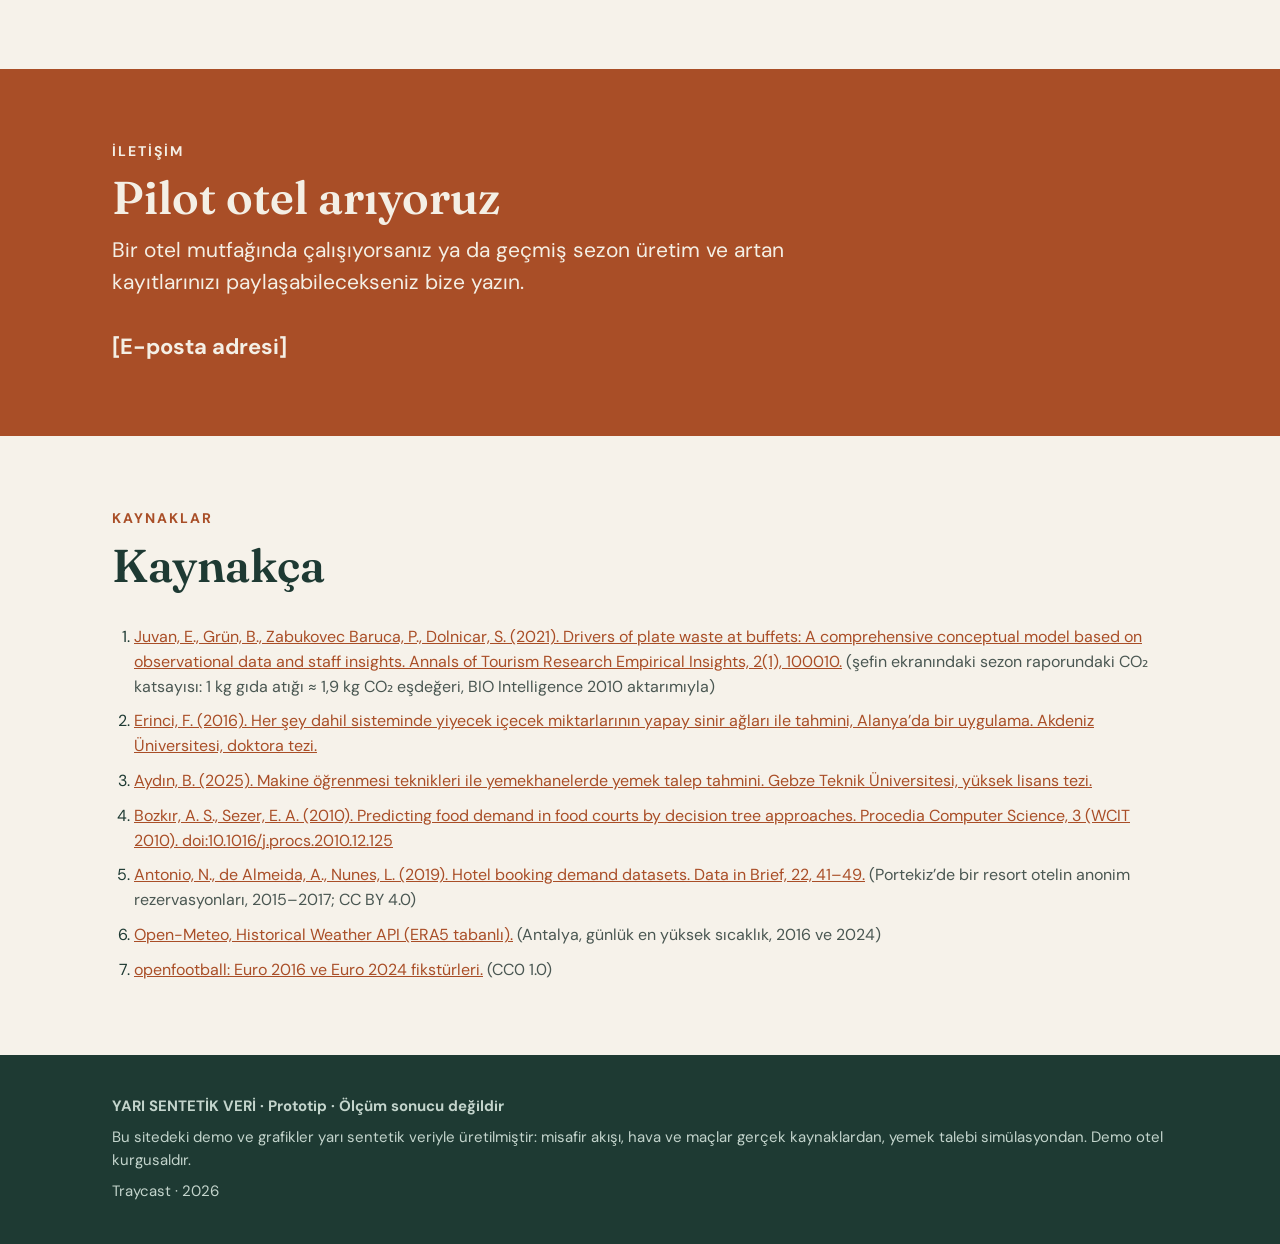
==== commit 202e6190: "Semi-synthetic site: texts, sources, new dishes in any season year Site texts describe what is real " ====
--- a/web/index.html
+++ b/web/index.html
@@ -4,7 +4,7 @@
 <meta charset="utf-8">
 <meta name="viewport" content="width=device-width, initial-scale=1">
 <title>Traycast</title>
-<meta name="description" content="Her şey dahil büfelerde her yemekten ne kadar pişirileceğini tahmin eden yapay zekâ. Prototip; sentetik veri.">
+<meta name="description" content="Her şey dahil büfelerde her yemekten ne kadar pişirileceğini tahmin eden yapay zekâ. Prototip; yarı sentetik veri.">
 <link rel="preconnect" href="https://fonts.googleapis.com">
 <link rel="preconnect" href="https://fonts.gstatic.com" crossorigin>
 <link rel="stylesheet" href="https://fonts.googleapis.com/css2?family=DM+Sans:wght@400;500;700&family=Fraunces:wght@500;600&display=swap">
@@ -13,7 +13,7 @@
 </head>
 <body data-page-title="Büfe üretim tahmini">
 
-<div class="synthetic-banner" role="note">SENTETİK VERİ · Prototip · Ölçüm sonucu değildir</div>
+<div class="synthetic-banner" role="note">YARI SENTETİK VERİ · Prototip · Ölçüm sonucu değildir</div>
 
 <header class="site-header">
   <div class="wrap">
@@ -98,20 +98,20 @@
         <div class="card">
           <p class="step">EĞİTİLEN MODEL 1</p>
           <h3>Misafir modeli</h3>
-          <p class="muted">Ön büro kayıtlarından (tur, a la carte, geç gelen ve erken ayrılan misafir sayıları) öğünde otelde kaç kişi olduğu bir kuralla hesaplanır; model bunların ne kadarının büfeye geleceğini öğrenir. Sentetik veride model maç ve tema gecesi etkilerini öğrendi (kongreyi öğrenemedi); kazancın çoğu kuraldan geliyor, ama sentetik veri de aynı kuralla üretildiği için bu kazanç döngüsel, gerçek veride sınanacak.</p>
+          <p class="muted">Ön büro kayıtlarından (tur, a la carte, geç gelen ve erken ayrılan misafir sayıları) öğünde otelde kaç kişi olduğu bir kuralla hesaplanır; model bunların ne kadarının büfeye geleceğini öğrenir. Otelde kalan, gelen ve ayrılan misafir sayıları gerçek bir resortun rezervasyonlarından [5]; model maç, tema gecesi ve kongre etkilerini zayıf da olsa öğrendi. Kazancın çoğu kuraldan geliyor, ama katılım da aynı kuralla üretildiği için bu kazanç döngüsel, gerçek veride sınanacak.</p>
         </div>
       </div>
       <div class="arrow" aria-hidden="true">→</div>
       <div class="card">
         <p class="step">EĞİTİLEN MODEL 2</p>
         <h3>Tüketim modeli</h3>
-        <p class="muted">Her yemek için olası tüketimin aralığı (LightGBM, quantile hedefi). Tükenen servislerde gözlenen tüketim, tükenme saatine göre yukarı ölçeklenir (en fazla 2 kat); sentetik testte bu düzeltmenin belirgin bir etkisi görülmedi.</p>
+        <p class="muted">Her yemek için olası tüketimin aralığı (LightGBM, quantile hedefi). Tükenen servislerde gözlenen tüketim, tükenme saatine göre yukarı ölçeklenir (en fazla 2 kat); yarı sentetik testte sık tükenen yemeklerde küçük bir iyileşme görüldü (%85,1 → %86,8, 363 yemek servisi; ipucu, kanıt değil).</p>
       </div>
       <div class="arrow" aria-hidden="true">→</div>
       <div class="card output">
         <p class="step">ŞEFİN EKRANI</p>
         <h3>Miktar ve gerekçe</h3>
-        <p>Seçilen riske göre miktar, kuralla tazeleme saatleri ve kısa bir Türkçe gerekçe; örneğin maç akşamı mercimek çorbası için: “580 misafir bekleniyor; bu yemeğin bu öğündeki talebi şimdiye kadar 100 misafir başına ortalama 8,4 kg (tükenen servisler düzeltilerek); sıcak hava (37 °C) talebi azaltıyor (ılık bir güne göre −%13).” Hava etkisi yalnızca büyükse ve yemek kataloğundaki beklenen yönle (ekip varsayımı) aynıysa yazılır; sentetik veri de aynı varsayımla üretildiği için bu süzgeç pilotta gerçek veriyle yeniden sınanmalı.</p>
+        <p>Seçilen riske göre miktar, kuralla tazeleme saatleri ve kısa bir Türkçe gerekçe; örneğin 29 Haziran 2024’teki Almanya–Danimarka maçı akşamı mercimek çorbası için: “568 misafir bekleniyor; bu yemeğin bu öğündeki talebi şimdiye kadar 100 misafir başına ortalama 8,6 kg (tükenen servisler düzeltilerek); sıcak hava (36 °C) talebi azaltıyor (ılık bir güne göre −%18).” Hava etkisi yalnızca büyükse ve yemek kataloğundaki beklenen yönle (ekip varsayımı) aynıysa yazılır; simüle edilen yemek talebi de aynı varsayımla üretildiği için bu süzgeç pilotta gerçek veriyle yeniden sınanmalı.</p>
       </div>
     </div>
     <div class="callout">
@@ -134,8 +134,8 @@
     </div>
     <div class="prototype-note" style="background:var(--green-2);border-color:var(--clay-light);margin-top:32px">
       <p class="eyebrow">PROTOTİP HAKKINDA</p>
-      <h3>Bu prototip sentetik veriyle çalışıyor</h3>
-      <p>Henüz gerçek otel verimiz yok. Prototip, varsayımlarla üretilmiş sentetik veriyle akışı ve arayüzü gösteriyor. Varsayımların çoğu ekip varsayımı; öğün, çocuk ve ilk öğün etkilerinin yönü tabak atığı bulgularından [1], sıcaklığın önemli bir etken olduğu bir yemekhane çalışmasından [3] (yönü değil, önemi) esinlendi; yalnızca CO₂ katsayısı doğrudan bir kaynaktan [1] alındı. Bu bir doğruluk kanıtı değildir: sentetik veriyle eğitilen bir model, veriyi üretenin varsayımlarını geri öğrenir. Doğruluk rakamları yalnızca gerçek veriden ve ayrılmış haftalardan hesaplanacak.</p>
+      <h3>Bu prototip yarı sentetik veriyle çalışıyor</h3>
+      <p>Henüz bir pilot otelden verimiz yok. Prototipte gerçek olan girdiler: otelde kalan, gelen ve ayrılan misafir sayıları ile çocuk payı, Portekiz’deki bir resort otelin kamuya açık, anonim rezervasyon kayıtlarından [5]; Antalya’nın gerçek günlük sıcaklıkları [6]; Türkiye, Almanya ve İngiltere’nin Euro 2016 ve Euro 2024’teki gerçek akşam maçları [7]. Yemek talebi, tur ve a la carte rezervasyonları ve milliyet karışımı hâlâ varsayımlarla simüle ediliyor. Bu varsayımların çoğu ekip varsayımı; öğün, çocuk ve ilk öğün etkilerinin yönü tabak atığı bulgularından [1], sıcaklığın önemli bir etken olduğu bir yemekhane çalışmasından [3] (yönü değil, önemi) esinlendi; CO₂ katsayısı doğrudan bir kaynaktan [1]. Bu bir doğruluk kanıtı değildir: simüle edilen kısımda model, veriyi üretenin varsayımlarını geri öğrenir. Doğruluk rakamları yalnızca gerçek otel verisinden ve ayrılmış haftalardan hesaplanacak.</p>
     </div>
   </div>
 </section>
@@ -175,10 +175,13 @@
       <h2>Kaynakça</h2>
     </div>
     <ol>
-      <li><a href="https://doi.org/10.1016/j.annale.2021.100010" rel="noopener">Juvan, E., Grün, B., Zabukovec Baruca, P., Dolnicar, S. (2021). Drivers of plate waste at buffets: A comprehensive conceptual model based on observational data and staff insights. Annals of Tourism Research Empirical Insights, 2(1), 100010.</a> <span>(şefin ekranındaki aylık rapordaki CO₂ katsayısı: 1 kg gıda atığı ≈ 1,9 kg CO₂ eşdeğeri, BIO Intelligence 2010 aktarımıyla)</span></li>
+      <li><a href="https://doi.org/10.1016/j.annale.2021.100010" rel="noopener">Juvan, E., Grün, B., Zabukovec Baruca, P., Dolnicar, S. (2021). Drivers of plate waste at buffets: A comprehensive conceptual model based on observational data and staff insights. Annals of Tourism Research Empirical Insights, 2(1), 100010.</a> <span>(şefin ekranındaki sezon raporundaki CO₂ katsayısı: 1 kg gıda atığı ≈ 1,9 kg CO₂ eşdeğeri, BIO Intelligence 2010 aktarımıyla)</span></li>
       <li><a href="https://tezara.org/theses/440587" rel="noopener">Erinci, F. (2016). Her şey dahil sisteminde yiyecek içecek miktarlarının yapay sinir ağları ile tahmini, Alanya’da bir uygulama. Akdeniz Üniversitesi, doktora tezi.</a></li>
       <li><a href="https://acikerisim.gtu.edu.tr/items/d86c9a0d-a072-4d2b-a5bc-b77e4fa4b4d6" rel="noopener">Aydın, B. (2025). Makine öğrenmesi teknikleri ile yemekhanelerde yemek talep tahmini. Gebze Teknik Üniversitesi, yüksek lisans tezi.</a></li>
       <li><a href="https://avesis.hacettepe.edu.tr/yayin/8283dca0-f836-43f7-88a0-25f7ea7bcdd1/predicting-food-demand-in-food-courts-by-decision-tree-approaches" rel="noopener">Bozkır, A. S., Sezer, E. A. (2010). Predicting food demand in food courts by decision tree approaches. Procedia Computer Science, 3 (WCIT 2010). doi:10.1016/j.procs.2010.12.125</a></li>
+      <li><a href="https://doi.org/10.1016/j.dib.2018.11.126" rel="noopener">Antonio, N., de Almeida, A., Nunes, L. (2019). Hotel booking demand datasets. Data in Brief, 22, 41–49.</a> <span>(Portekiz’de bir resort otelin anonim rezervasyonları, 2015–2017; CC BY 4.0)</span></li>
+      <li><a href="https://open-meteo.com/en/docs/historical-weather-api" rel="noopener">Open-Meteo, Historical Weather API (ERA5 tabanlı).</a> <span>(Antalya, günlük en yüksek sıcaklık, 2016 ve 2024)</span></li>
+      <li><a href="https://github.com/openfootball/euro" rel="noopener">openfootball: Euro 2016 ve Euro 2024 fikstürleri.</a> <span>(CC0 1.0)</span></li>
     </ol>
   </div>
 </section>
@@ -187,8 +190,8 @@
 
 <footer class="site-footer">
   <div class="wrap">
-    <p><b>SENTETİK VERİ · Prototip · Ölçüm sonucu değildir</b></p>
-    <p>Bu sitedeki demo ve grafikler sentetik veriyle üretilmiştir; gerçek bir otelin verisi değildir.</p>
+    <p><b>YARI SENTETİK VERİ · Prototip · Ölçüm sonucu değildir</b></p>
+    <p>Bu sitedeki demo ve grafikler yarı sentetik veriyle üretilmiştir: misafir akışı, hava ve maçlar gerçek kaynaklardan, yemek talebi simülasyondan. Demo otel kurgusaldır.</p>
     <p><span data-product-name>Traycast</span> · 2026</p>
   </div>
 </footer>
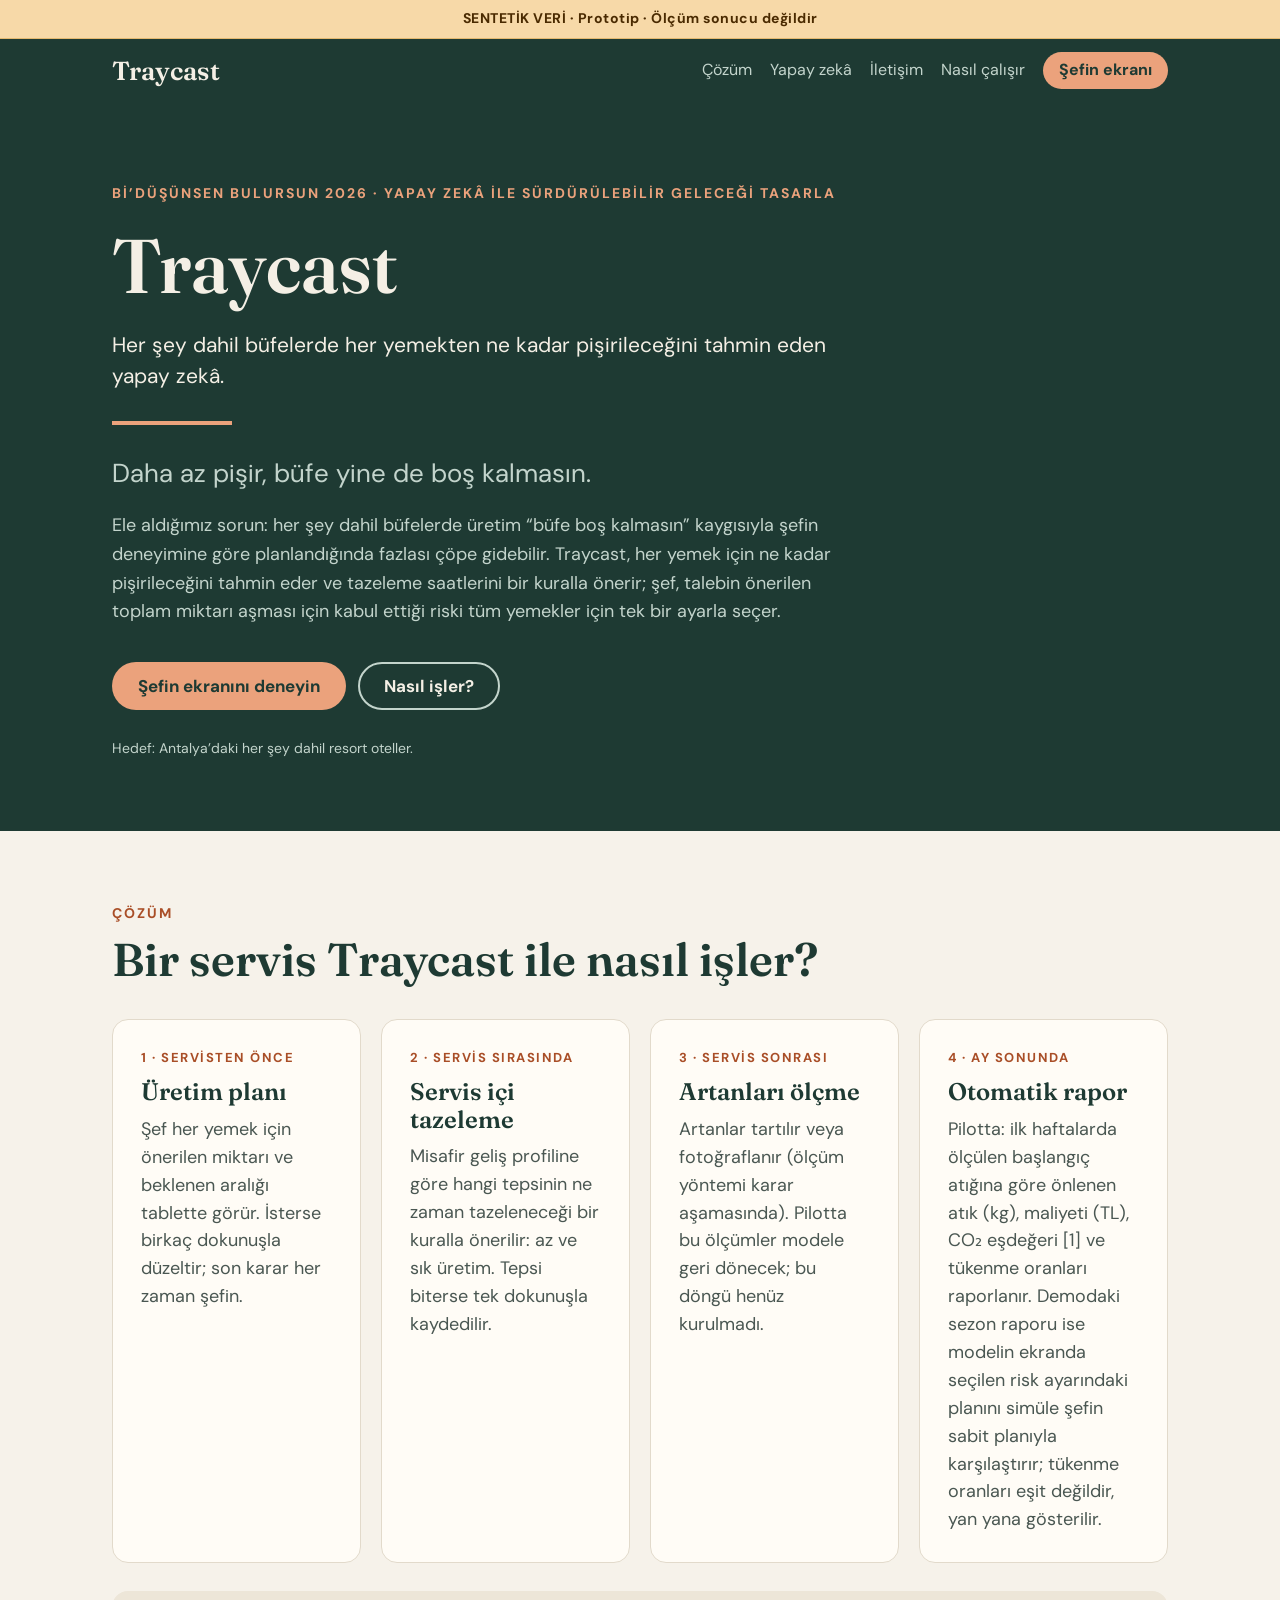
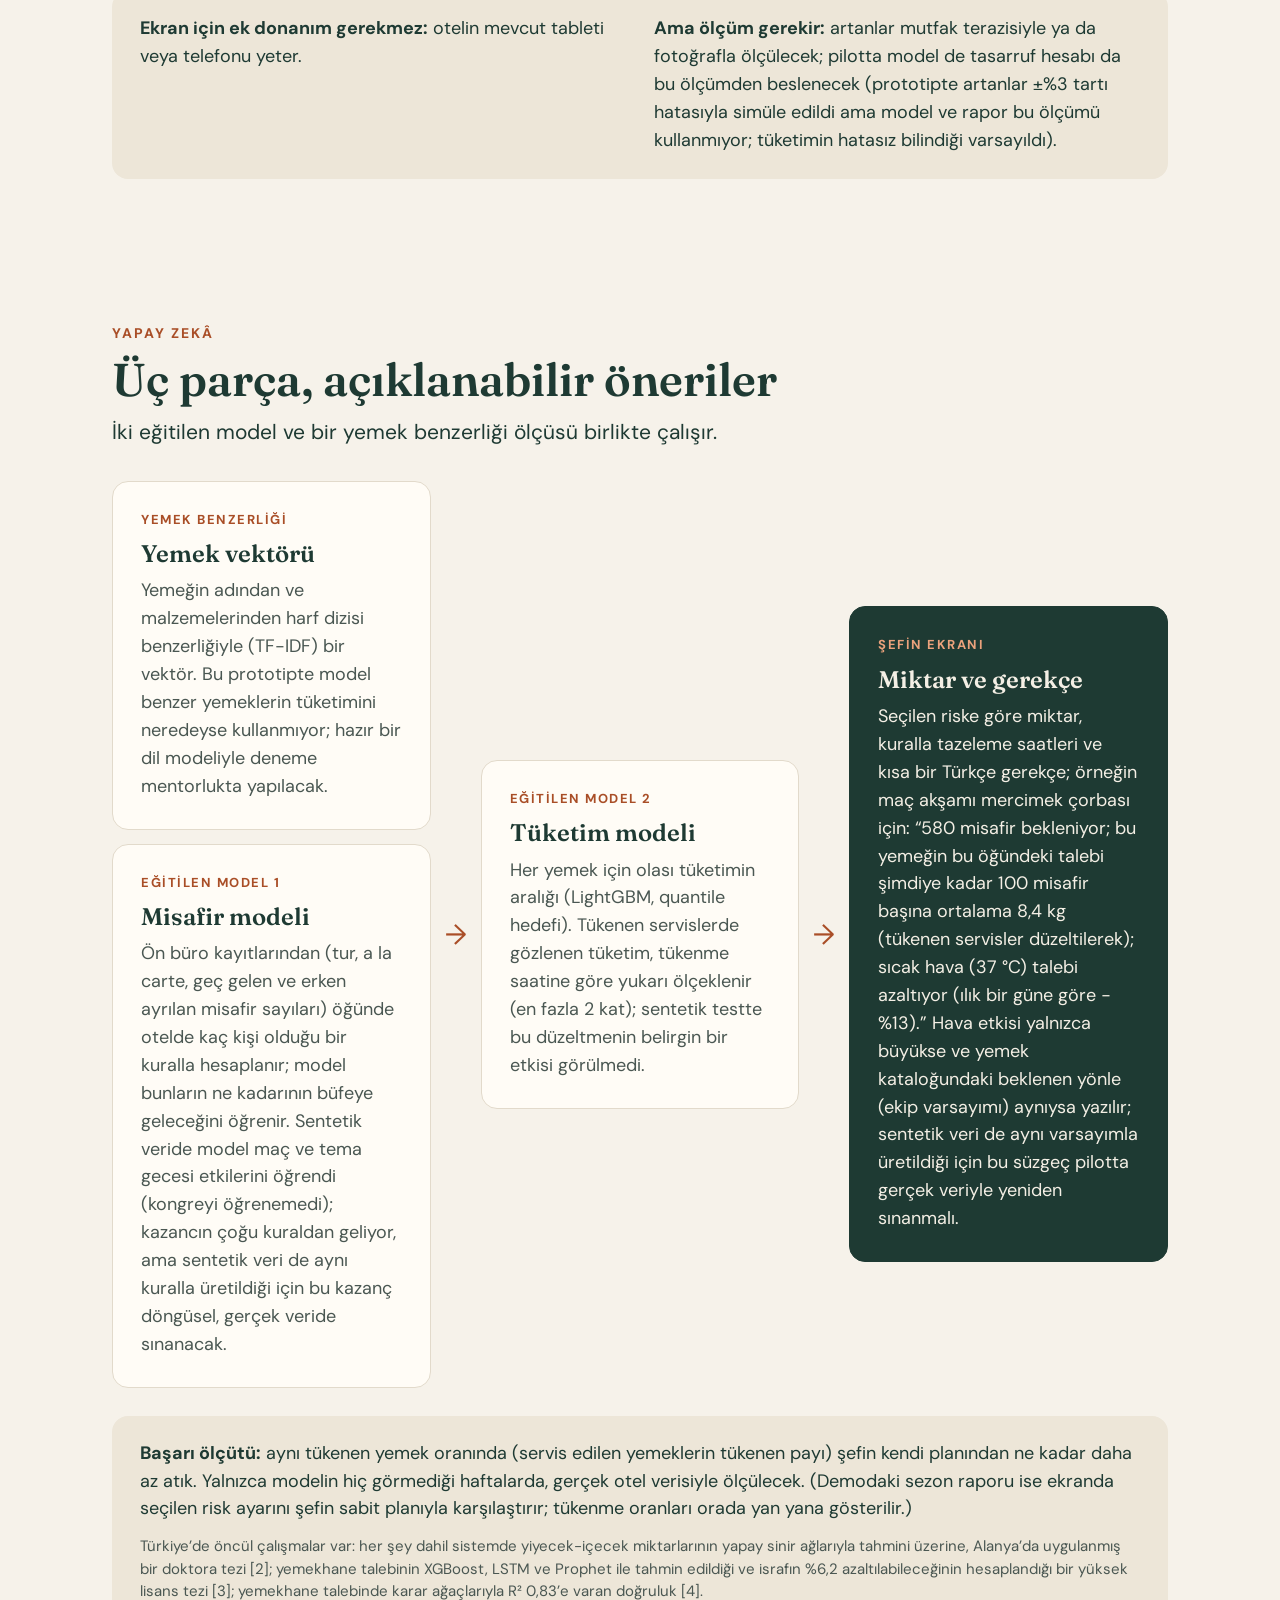
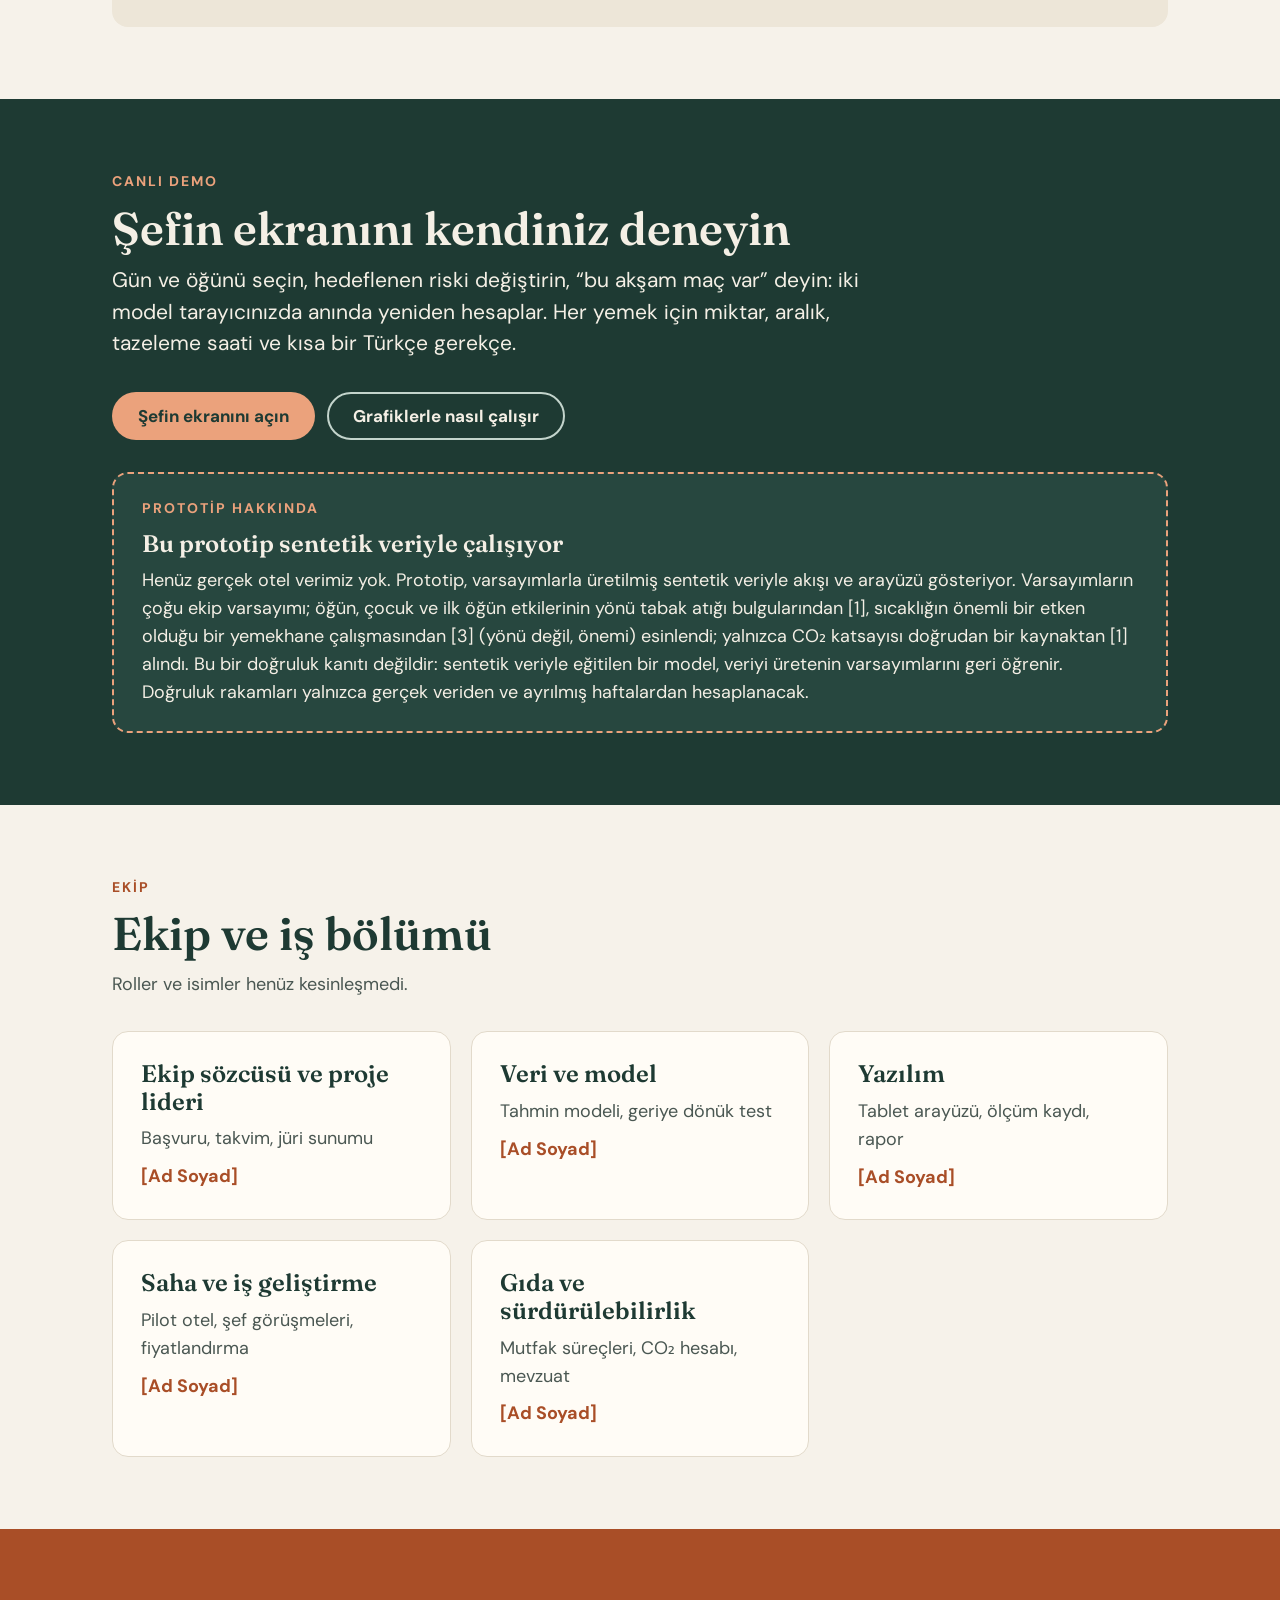
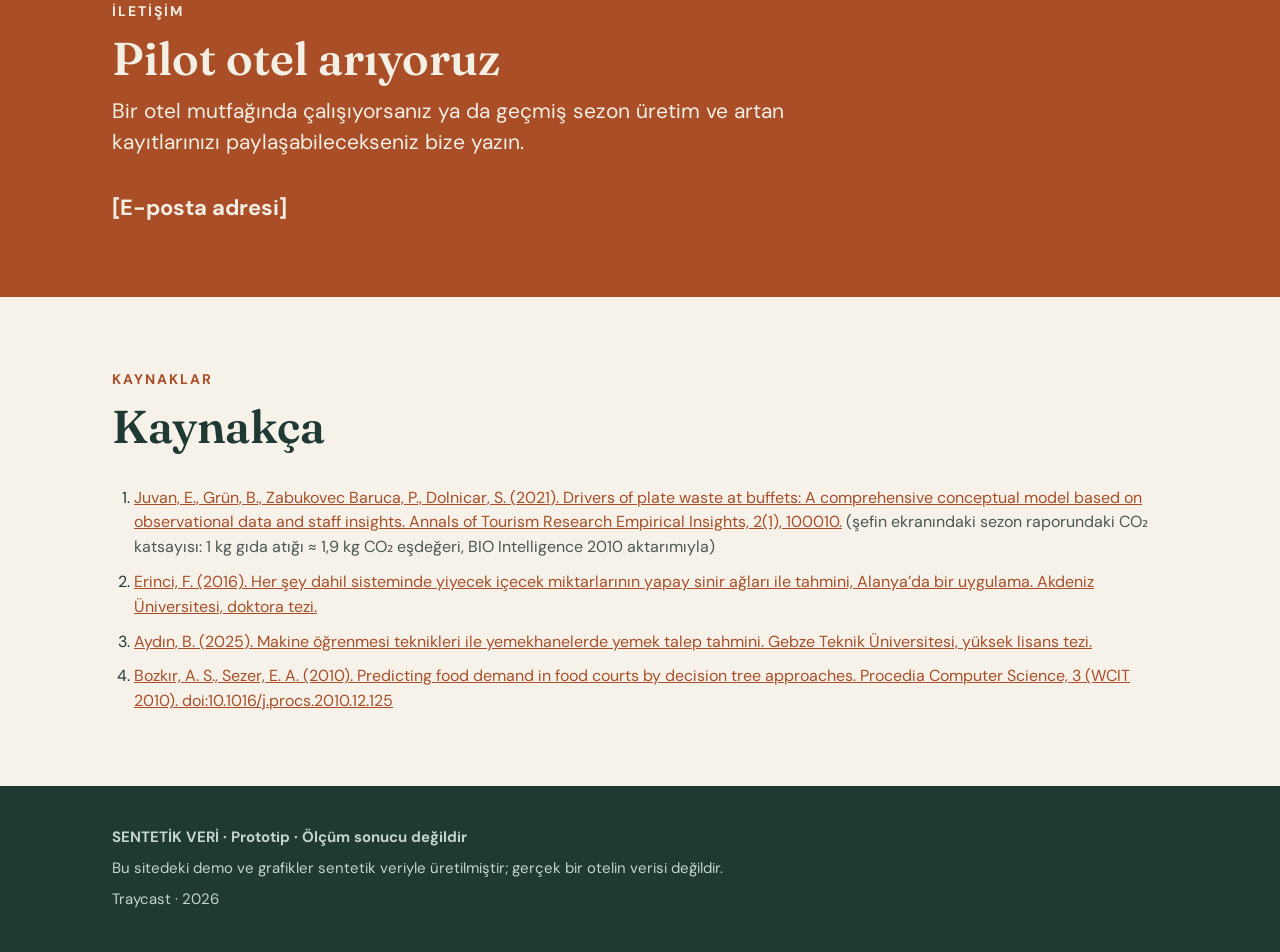
==== commit 54f35a34: "Kaynakca: CO2 factor is used in the season report" ====
--- a/web/index.html
+++ b/web/index.html
@@ -4,7 +4,7 @@
 <meta charset="utf-8">
 <meta name="viewport" content="width=device-width, initial-scale=1">
 <title>Traycast</title>
-<meta name="description" content="Her şey dahil büfelerde her yemekten ne kadar pişirileceğini tahmin eden yapay zekâ. Prototip; yarı sentetik veri.">
+<meta name="description" content="Her şey dahil büfelerde her yemekten ne kadar pişirileceğini tahmin eden yapay zekâ. Prototip; sentetik veri.">
 <link rel="preconnect" href="https://fonts.googleapis.com">
 <link rel="preconnect" href="https://fonts.gstatic.com" crossorigin>
 <link rel="stylesheet" href="https://fonts.googleapis.com/css2?family=DM+Sans:wght@400;500;700&family=Fraunces:wght@500;600&display=swap">
@@ -13,7 +13,7 @@
 </head>
 <body data-page-title="Büfe üretim tahmini">
 
-<div class="synthetic-banner" role="note">YARI SENTETİK VERİ · Prototip · Ölçüm sonucu değildir</div>
+<div class="synthetic-banner" role="note">SENTETİK VERİ · Prototip · Ölçüm sonucu değildir</div>
 
 <header class="site-header">
   <div class="wrap">
@@ -98,20 +98,20 @@
         <div class="card">
           <p class="step">EĞİTİLEN MODEL 1</p>
           <h3>Misafir modeli</h3>
-          <p class="muted">Ön büro kayıtlarından (tur, a la carte, geç gelen ve erken ayrılan misafir sayıları) öğünde otelde kaç kişi olduğu bir kuralla hesaplanır; model bunların ne kadarının büfeye geleceğini öğrenir. Otelde kalan, gelen ve ayrılan misafir sayıları gerçek bir resortun rezervasyonlarından [5]; model maç, tema gecesi ve kongre etkilerini zayıf da olsa öğrendi. Kazancın çoğu kuraldan geliyor, ama katılım da aynı kuralla üretildiği için bu kazanç döngüsel, gerçek veride sınanacak.</p>
+          <p class="muted">Ön büro kayıtlarından (tur, a la carte, geç gelen ve erken ayrılan misafir sayıları) öğünde otelde kaç kişi olduğu bir kuralla hesaplanır; model bunların ne kadarının büfeye geleceğini öğrenir. Sentetik veride model maç ve tema gecesi etkilerini öğrendi (kongreyi öğrenemedi); kazancın çoğu kuraldan geliyor, ama sentetik veri de aynı kuralla üretildiği için bu kazanç döngüsel, gerçek veride sınanacak.</p>
         </div>
       </div>
       <div class="arrow" aria-hidden="true">→</div>
       <div class="card">
         <p class="step">EĞİTİLEN MODEL 2</p>
         <h3>Tüketim modeli</h3>
-        <p class="muted">Her yemek için olası tüketimin aralığı (LightGBM, quantile hedefi). Tükenen servislerde gözlenen tüketim, tükenme saatine göre yukarı ölçeklenir (en fazla 2 kat); yarı sentetik testte sık tükenen yemeklerde küçük bir iyileşme görüldü (%85,1 → %86,8, 363 yemek servisi; ipucu, kanıt değil).</p>
+        <p class="muted">Her yemek için olası tüketimin aralığı (LightGBM, quantile hedefi). Tükenen servislerde gözlenen tüketim, tükenme saatine göre yukarı ölçeklenir (en fazla 2 kat); sentetik testte bu düzeltmenin belirgin bir etkisi görülmedi.</p>
       </div>
       <div class="arrow" aria-hidden="true">→</div>
       <div class="card output">
         <p class="step">ŞEFİN EKRANI</p>
         <h3>Miktar ve gerekçe</h3>
-        <p>Seçilen riske göre miktar, kuralla tazeleme saatleri ve kısa bir Türkçe gerekçe; örneğin 29 Haziran 2024’teki Almanya–Danimarka maçı akşamı mercimek çorbası için: “568 misafir bekleniyor; bu yemeğin bu öğündeki talebi şimdiye kadar 100 misafir başına ortalama 8,6 kg (tükenen servisler düzeltilerek); sıcak hava (36 °C) talebi azaltıyor (ılık bir güne göre −%18).” Hava etkisi yalnızca büyükse ve yemek kataloğundaki beklenen yönle (ekip varsayımı) aynıysa yazılır; simüle edilen yemek talebi de aynı varsayımla üretildiği için bu süzgeç pilotta gerçek veriyle yeniden sınanmalı.</p>
+        <p>Seçilen riske göre miktar, kuralla tazeleme saatleri ve kısa bir Türkçe gerekçe; örneğin maç akşamı mercimek çorbası için: “580 misafir bekleniyor; bu yemeğin bu öğündeki talebi şimdiye kadar 100 misafir başına ortalama 8,4 kg (tükenen servisler düzeltilerek); sıcak hava (37 °C) talebi azaltıyor (ılık bir güne göre −%13).” Hava etkisi yalnızca büyükse ve yemek kataloğundaki beklenen yönle (ekip varsayımı) aynıysa yazılır; sentetik veri de aynı varsayımla üretildiği için bu süzgeç pilotta gerçek veriyle yeniden sınanmalı.</p>
       </div>
     </div>
     <div class="callout">
@@ -134,8 +134,8 @@
     </div>
     <div class="prototype-note" style="background:var(--green-2);border-color:var(--clay-light);margin-top:32px">
       <p class="eyebrow">PROTOTİP HAKKINDA</p>
-      <h3>Bu prototip yarı sentetik veriyle çalışıyor</h3>
-      <p>Henüz bir pilot otelden verimiz yok. Prototipte gerçek olan girdiler: otelde kalan, gelen ve ayrılan misafir sayıları ile çocuk payı, Portekiz’deki bir resort otelin kamuya açık, anonim rezervasyon kayıtlarından [5]; Antalya’nın gerçek günlük sıcaklıkları [6]; Türkiye, Almanya ve İngiltere’nin Euro 2016 ve Euro 2024’teki gerçek akşam maçları [7]. Yemek talebi, tur ve a la carte rezervasyonları ve milliyet karışımı hâlâ varsayımlarla simüle ediliyor. Bu varsayımların çoğu ekip varsayımı; öğün, çocuk ve ilk öğün etkilerinin yönü tabak atığı bulgularından [1], sıcaklığın önemli bir etken olduğu bir yemekhane çalışmasından [3] (yönü değil, önemi) esinlendi; CO₂ katsayısı doğrudan bir kaynaktan [1]. Bu bir doğruluk kanıtı değildir: simüle edilen kısımda model, veriyi üretenin varsayımlarını geri öğrenir. Doğruluk rakamları yalnızca gerçek otel verisinden ve ayrılmış haftalardan hesaplanacak.</p>
+      <h3>Bu prototip sentetik veriyle çalışıyor</h3>
+      <p>Henüz gerçek otel verimiz yok. Prototip, varsayımlarla üretilmiş sentetik veriyle akışı ve arayüzü gösteriyor. Varsayımların çoğu ekip varsayımı; öğün, çocuk ve ilk öğün etkilerinin yönü tabak atığı bulgularından [1], sıcaklığın önemli bir etken olduğu bir yemekhane çalışmasından [3] (yönü değil, önemi) esinlendi; yalnızca CO₂ katsayısı doğrudan bir kaynaktan [1] alındı. Bu bir doğruluk kanıtı değildir: sentetik veriyle eğitilen bir model, veriyi üretenin varsayımlarını geri öğrenir. Doğruluk rakamları yalnızca gerçek veriden ve ayrılmış haftalardan hesaplanacak.</p>
     </div>
   </div>
 </section>
@@ -179,9 +179,6 @@
       <li><a href="https://tezara.org/theses/440587" rel="noopener">Erinci, F. (2016). Her şey dahil sisteminde yiyecek içecek miktarlarının yapay sinir ağları ile tahmini, Alanya’da bir uygulama. Akdeniz Üniversitesi, doktora tezi.</a></li>
       <li><a href="https://acikerisim.gtu.edu.tr/items/d86c9a0d-a072-4d2b-a5bc-b77e4fa4b4d6" rel="noopener">Aydın, B. (2025). Makine öğrenmesi teknikleri ile yemekhanelerde yemek talep tahmini. Gebze Teknik Üniversitesi, yüksek lisans tezi.</a></li>
       <li><a href="https://avesis.hacettepe.edu.tr/yayin/8283dca0-f836-43f7-88a0-25f7ea7bcdd1/predicting-food-demand-in-food-courts-by-decision-tree-approaches" rel="noopener">Bozkır, A. S., Sezer, E. A. (2010). Predicting food demand in food courts by decision tree approaches. Procedia Computer Science, 3 (WCIT 2010). doi:10.1016/j.procs.2010.12.125</a></li>
-      <li><a href="https://doi.org/10.1016/j.dib.2018.11.126" rel="noopener">Antonio, N., de Almeida, A., Nunes, L. (2019). Hotel booking demand datasets. Data in Brief, 22, 41–49.</a> <span>(Portekiz’de bir resort otelin anonim rezervasyonları, 2015–2017; CC BY 4.0)</span></li>
-      <li><a href="https://open-meteo.com/en/docs/historical-weather-api" rel="noopener">Open-Meteo, Historical Weather API (ERA5 tabanlı).</a> <span>(Antalya, günlük en yüksek sıcaklık, 2016 ve 2024)</span></li>
-      <li><a href="https://github.com/openfootball/euro" rel="noopener">openfootball: Euro 2016 ve Euro 2024 fikstürleri.</a> <span>(CC0 1.0)</span></li>
     </ol>
   </div>
 </section>
@@ -190,8 +187,8 @@
 
 <footer class="site-footer">
   <div class="wrap">
-    <p><b>YARI SENTETİK VERİ · Prototip · Ölçüm sonucu değildir</b></p>
-    <p>Bu sitedeki demo ve grafikler yarı sentetik veriyle üretilmiştir: misafir akışı, hava ve maçlar gerçek kaynaklardan, yemek talebi simülasyondan. Demo otel kurgusaldır.</p>
+    <p><b>SENTETİK VERİ · Prototip · Ölçüm sonucu değildir</b></p>
+    <p>Bu sitedeki demo ve grafikler sentetik veriyle üretilmiştir; gerçek bir otelin verisi değildir.</p>
     <p><span data-product-name>Traycast</span> · 2026</p>
   </div>
 </footer>
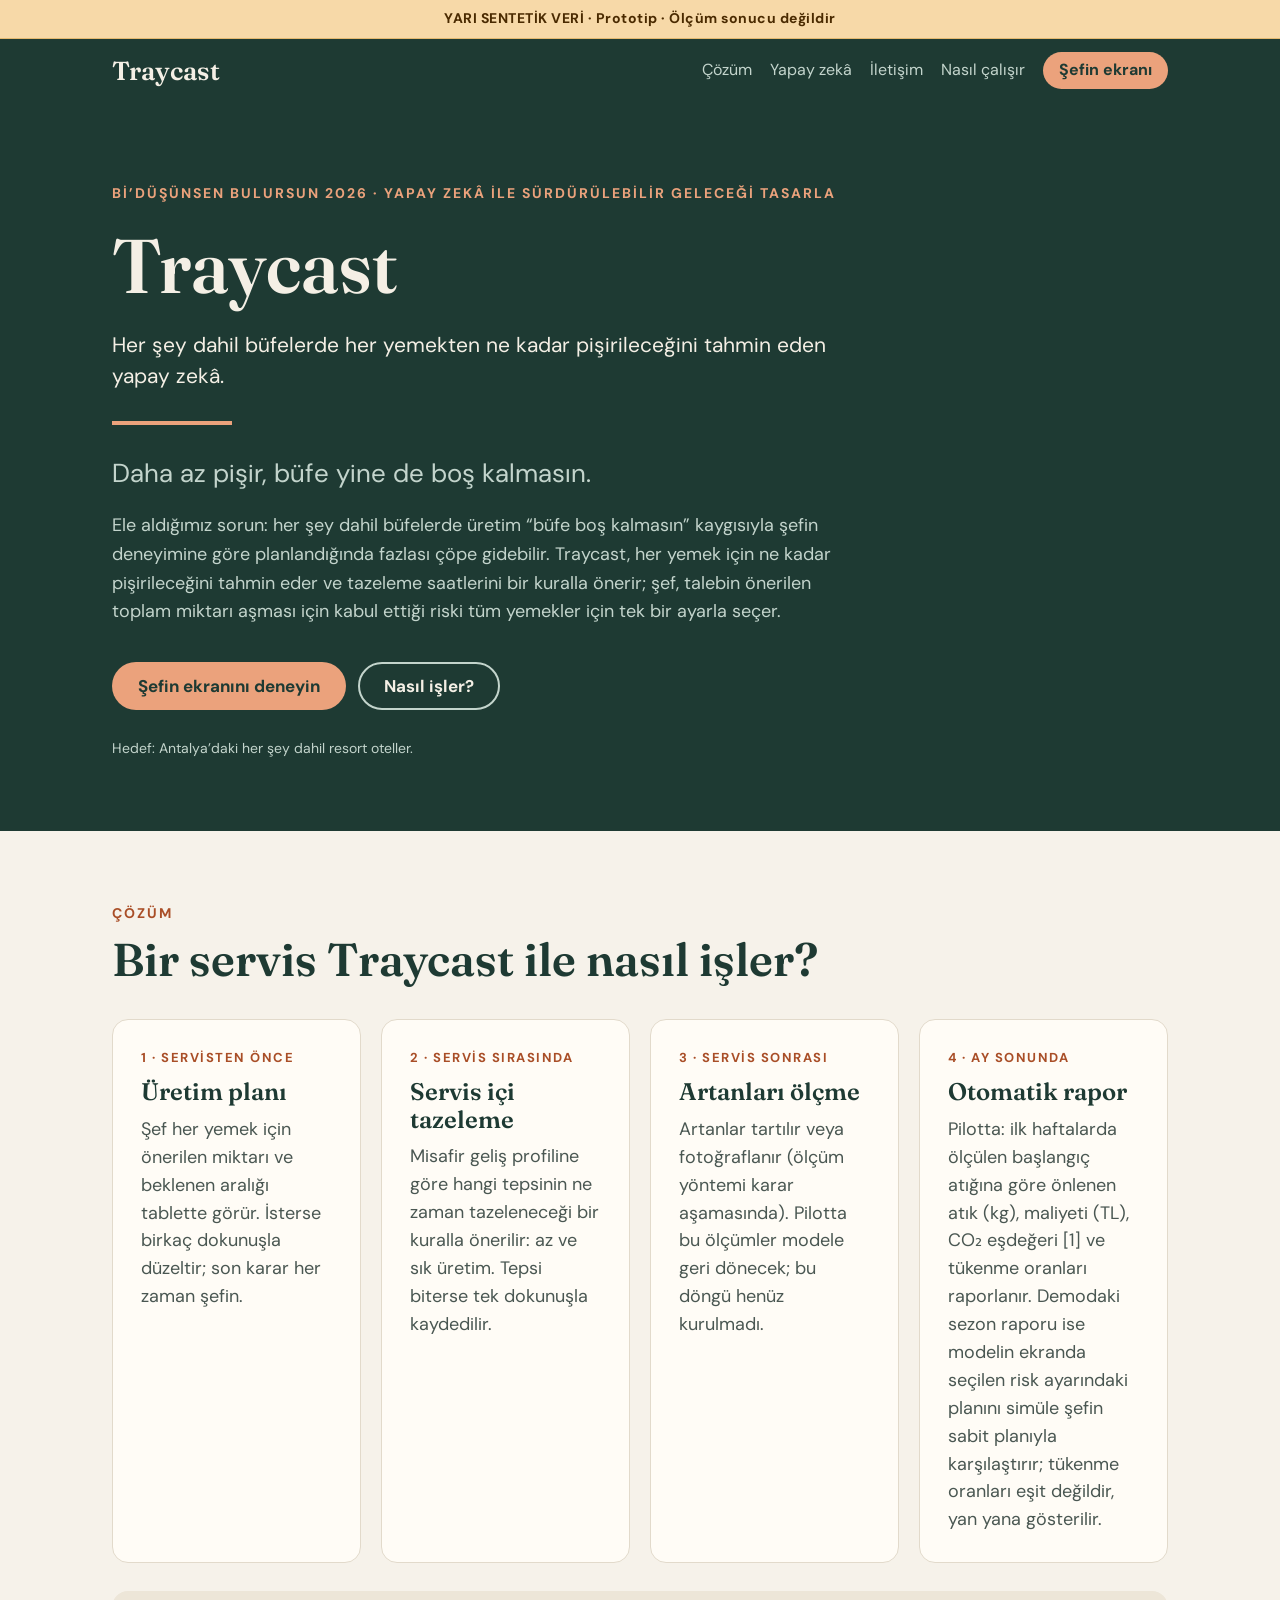
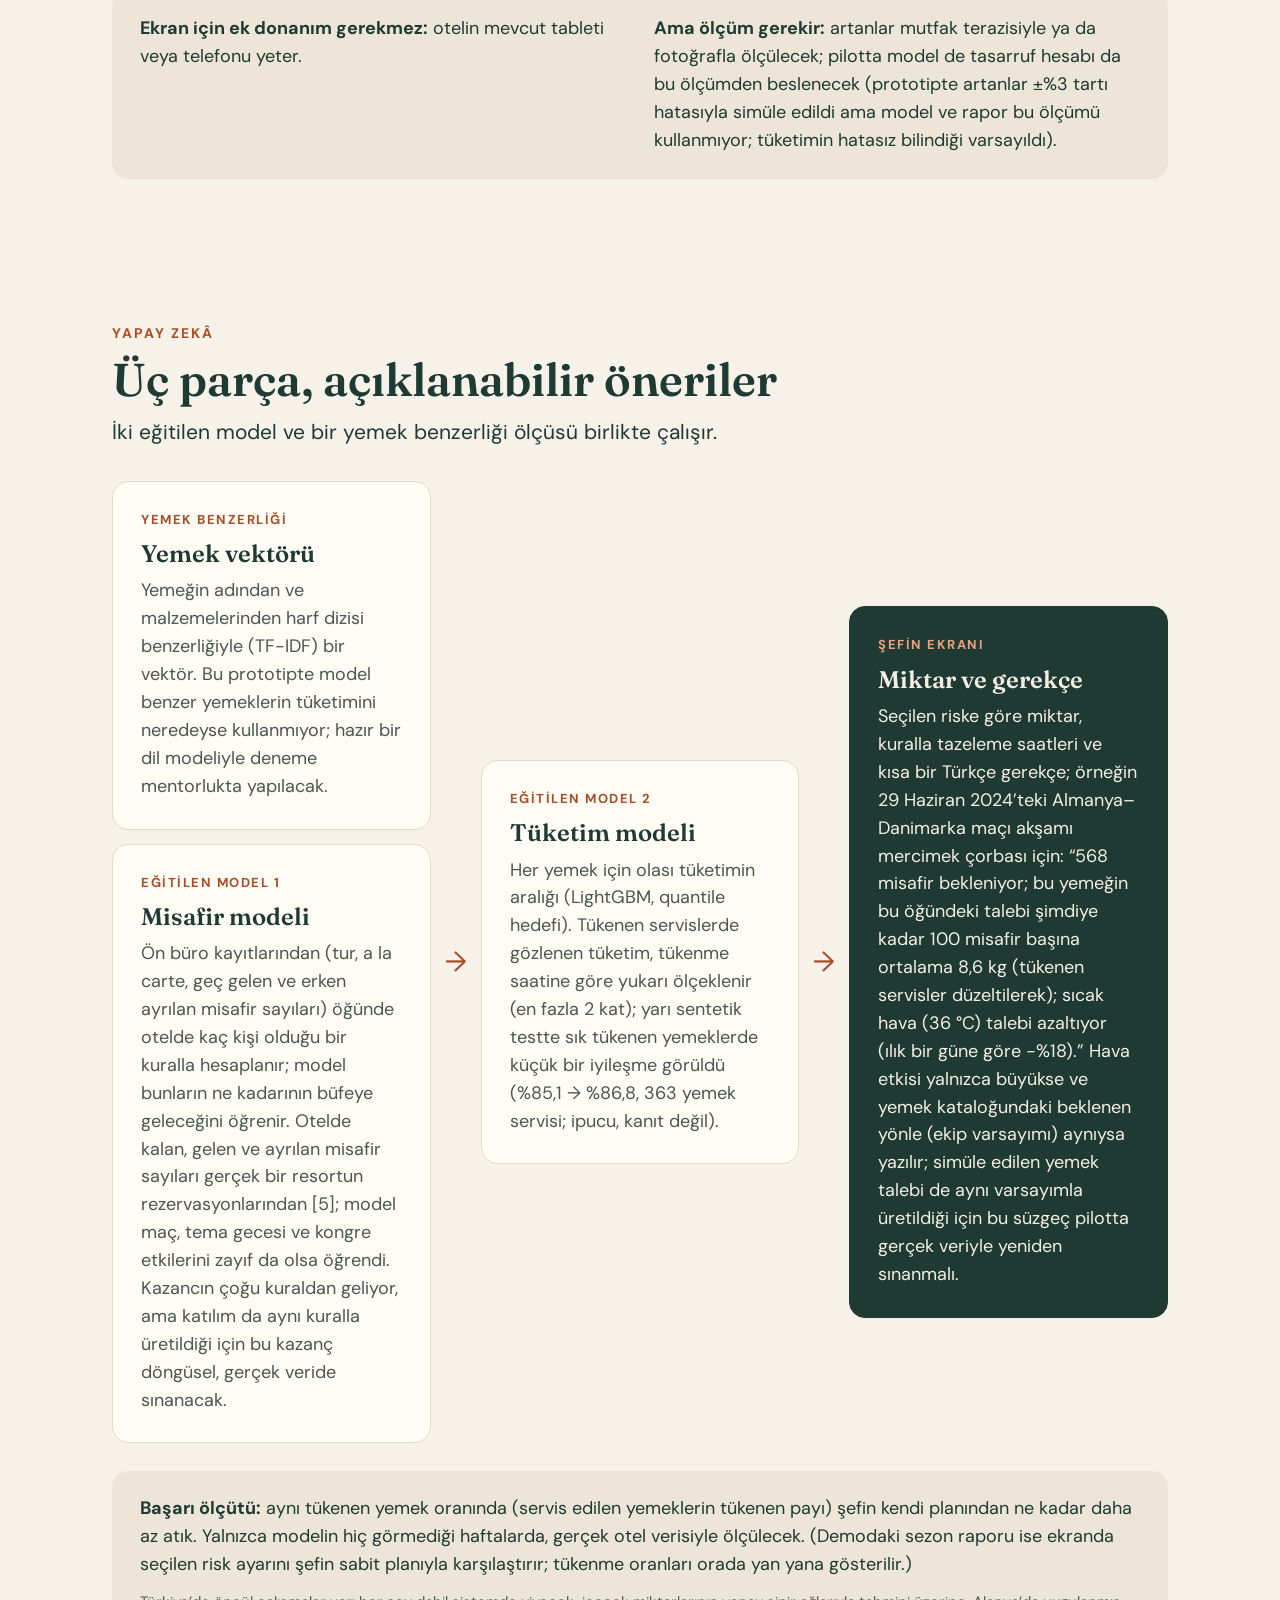
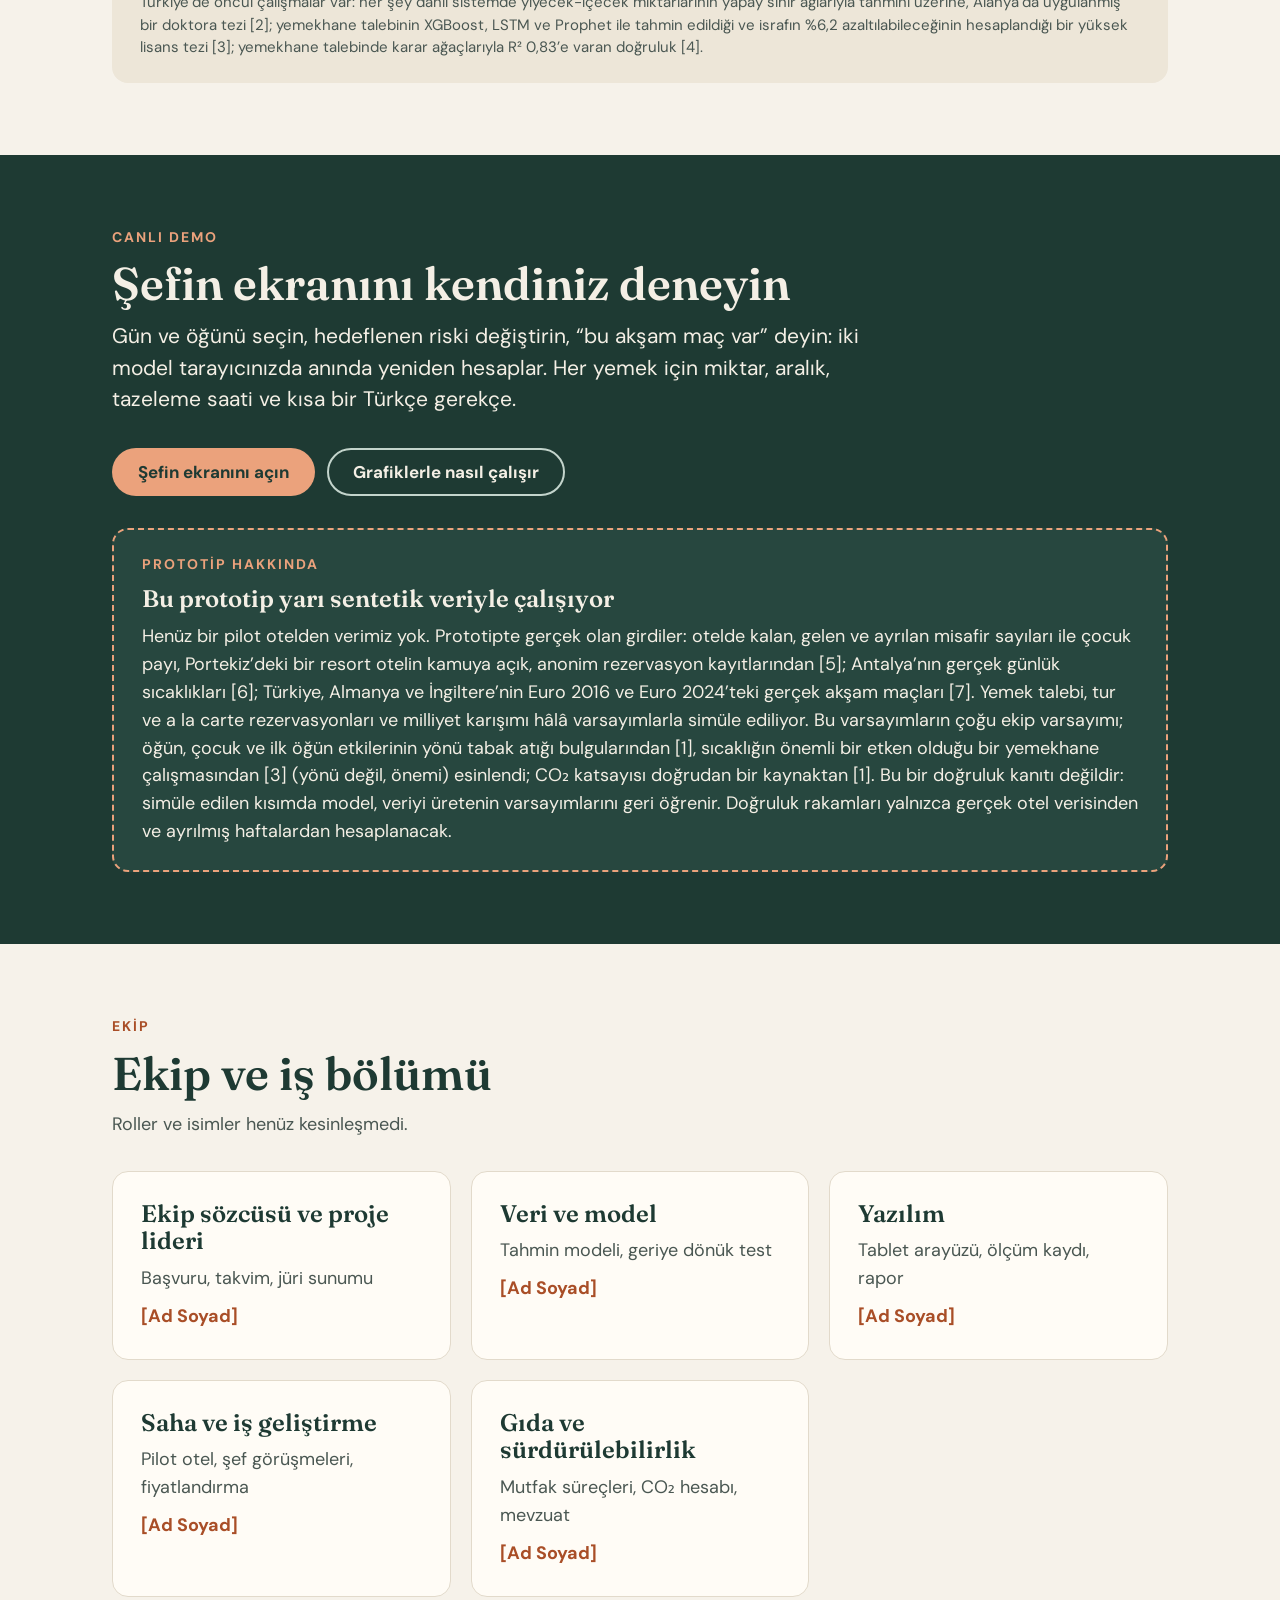
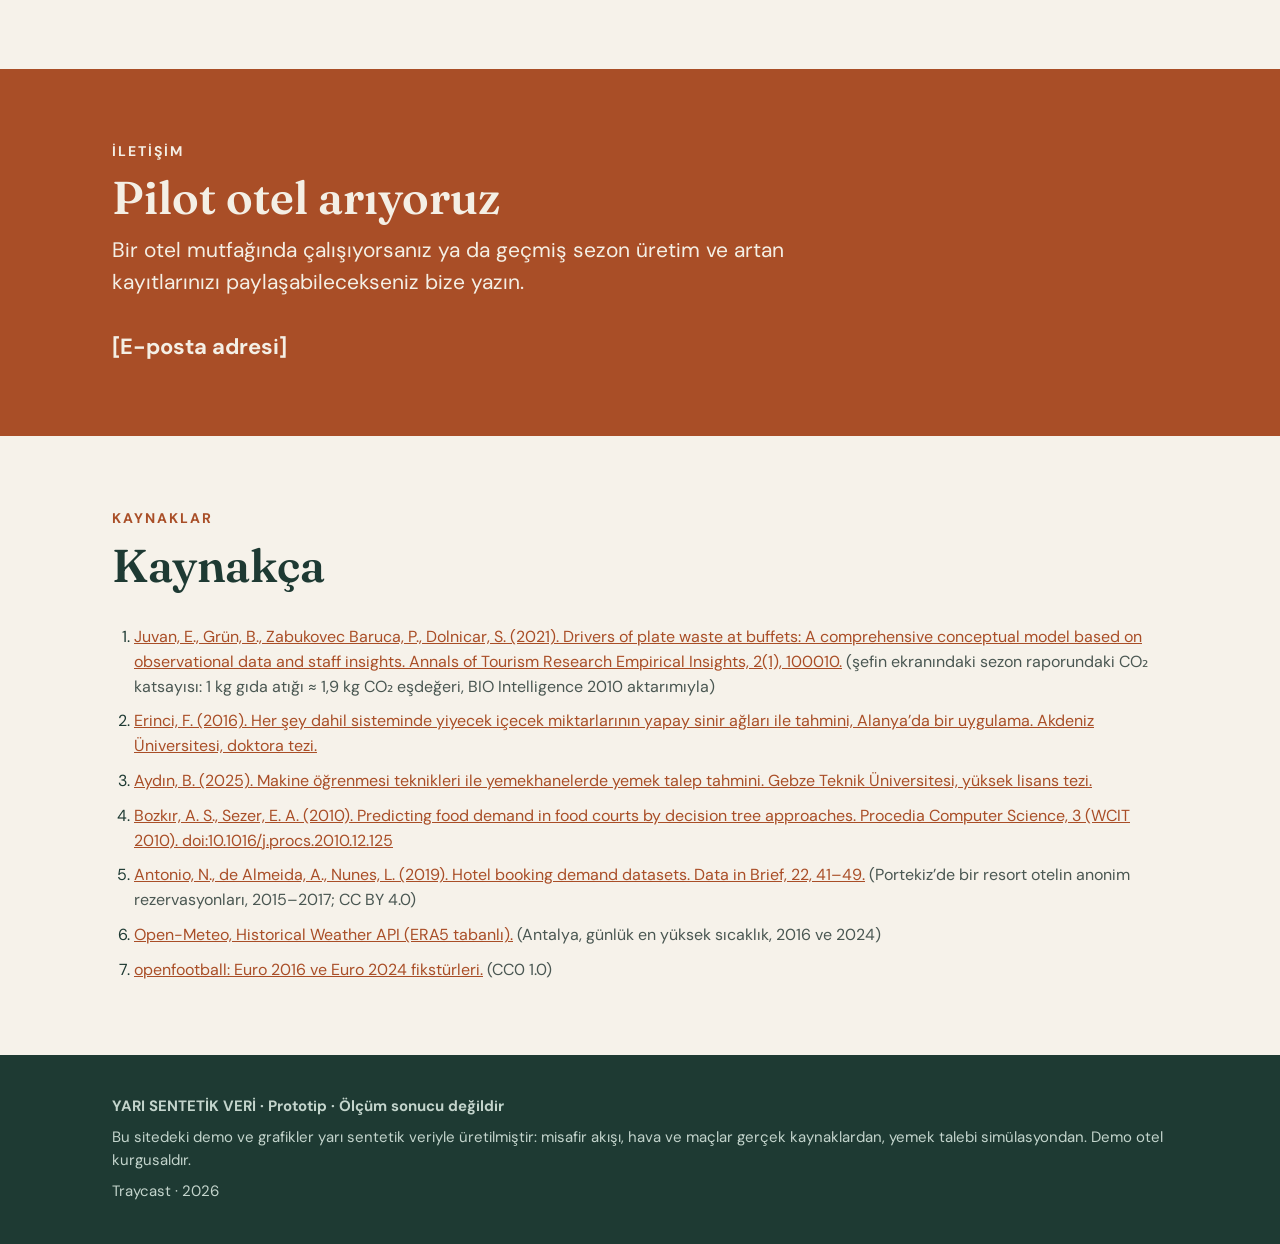
==== commit 4a4f7bf7: "Merge branch 'semi-synthetic'" ====
--- a/web/index.html
+++ b/web/index.html
@@ -4,7 +4,7 @@
 <meta charset="utf-8">
 <meta name="viewport" content="width=device-width, initial-scale=1">
 <title>Traycast</title>
-<meta name="description" content="Her şey dahil büfelerde her yemekten ne kadar pişirileceğini tahmin eden yapay zekâ. Prototip; sentetik veri.">
+<meta name="description" content="Her şey dahil büfelerde her yemekten ne kadar pişirileceğini tahmin eden yapay zekâ. Prototip; yarı sentetik veri.">
 <link rel="preconnect" href="https://fonts.googleapis.com">
 <link rel="preconnect" href="https://fonts.gstatic.com" crossorigin>
 <link rel="stylesheet" href="https://fonts.googleapis.com/css2?family=DM+Sans:wght@400;500;700&family=Fraunces:wght@500;600&display=swap">
@@ -13,7 +13,7 @@
 </head>
 <body data-page-title="Büfe üretim tahmini">
 
-<div class="synthetic-banner" role="note">SENTETİK VERİ · Prototip · Ölçüm sonucu değildir</div>
+<div class="synthetic-banner" role="note">YARI SENTETİK VERİ · Prototip · Ölçüm sonucu değildir</div>
 
 <header class="site-header">
   <div class="wrap">
@@ -98,20 +98,20 @@
         <div class="card">
           <p class="step">EĞİTİLEN MODEL 1</p>
           <h3>Misafir modeli</h3>
-          <p class="muted">Ön büro kayıtlarından (tur, a la carte, geç gelen ve erken ayrılan misafir sayıları) öğünde otelde kaç kişi olduğu bir kuralla hesaplanır; model bunların ne kadarının büfeye geleceğini öğrenir. Sentetik veride model maç ve tema gecesi etkilerini öğrendi (kongreyi öğrenemedi); kazancın çoğu kuraldan geliyor, ama sentetik veri de aynı kuralla üretildiği için bu kazanç döngüsel, gerçek veride sınanacak.</p>
+          <p class="muted">Ön büro kayıtlarından (tur, a la carte, geç gelen ve erken ayrılan misafir sayıları) öğünde otelde kaç kişi olduğu bir kuralla hesaplanır; model bunların ne kadarının büfeye geleceğini öğrenir. Otelde kalan, gelen ve ayrılan misafir sayıları gerçek bir resortun rezervasyonlarından [5]; model maç, tema gecesi ve kongre etkilerini zayıf da olsa öğrendi. Kazancın çoğu kuraldan geliyor, ama katılım da aynı kuralla üretildiği için bu kazanç döngüsel, gerçek veride sınanacak.</p>
         </div>
       </div>
       <div class="arrow" aria-hidden="true">→</div>
       <div class="card">
         <p class="step">EĞİTİLEN MODEL 2</p>
         <h3>Tüketim modeli</h3>
-        <p class="muted">Her yemek için olası tüketimin aralığı (LightGBM, quantile hedefi). Tükenen servislerde gözlenen tüketim, tükenme saatine göre yukarı ölçeklenir (en fazla 2 kat); sentetik testte bu düzeltmenin belirgin bir etkisi görülmedi.</p>
+        <p class="muted">Her yemek için olası tüketimin aralığı (LightGBM, quantile hedefi). Tükenen servislerde gözlenen tüketim, tükenme saatine göre yukarı ölçeklenir (en fazla 2 kat); yarı sentetik testte sık tükenen yemeklerde küçük bir iyileşme görüldü (%85,1 → %86,8, 363 yemek servisi; ipucu, kanıt değil).</p>
       </div>
       <div class="arrow" aria-hidden="true">→</div>
       <div class="card output">
         <p class="step">ŞEFİN EKRANI</p>
         <h3>Miktar ve gerekçe</h3>
-        <p>Seçilen riske göre miktar, kuralla tazeleme saatleri ve kısa bir Türkçe gerekçe; örneğin maç akşamı mercimek çorbası için: “580 misafir bekleniyor; bu yemeğin bu öğündeki talebi şimdiye kadar 100 misafir başına ortalama 8,4 kg (tükenen servisler düzeltilerek); sıcak hava (37 °C) talebi azaltıyor (ılık bir güne göre −%13).” Hava etkisi yalnızca büyükse ve yemek kataloğundaki beklenen yönle (ekip varsayımı) aynıysa yazılır; sentetik veri de aynı varsayımla üretildiği için bu süzgeç pilotta gerçek veriyle yeniden sınanmalı.</p>
+        <p>Seçilen riske göre miktar, kuralla tazeleme saatleri ve kısa bir Türkçe gerekçe; örneğin 29 Haziran 2024’teki Almanya–Danimarka maçı akşamı mercimek çorbası için: “568 misafir bekleniyor; bu yemeğin bu öğündeki talebi şimdiye kadar 100 misafir başına ortalama 8,6 kg (tükenen servisler düzeltilerek); sıcak hava (36 °C) talebi azaltıyor (ılık bir güne göre −%18).” Hava etkisi yalnızca büyükse ve yemek kataloğundaki beklenen yönle (ekip varsayımı) aynıysa yazılır; simüle edilen yemek talebi de aynı varsayımla üretildiği için bu süzgeç pilotta gerçek veriyle yeniden sınanmalı.</p>
       </div>
     </div>
     <div class="callout">
@@ -134,8 +134,8 @@
     </div>
     <div class="prototype-note" style="background:var(--green-2);border-color:var(--clay-light);margin-top:32px">
       <p class="eyebrow">PROTOTİP HAKKINDA</p>
-      <h3>Bu prototip sentetik veriyle çalışıyor</h3>
-      <p>Henüz gerçek otel verimiz yok. Prototip, varsayımlarla üretilmiş sentetik veriyle akışı ve arayüzü gösteriyor. Varsayımların çoğu ekip varsayımı; öğün, çocuk ve ilk öğün etkilerinin yönü tabak atığı bulgularından [1], sıcaklığın önemli bir etken olduğu bir yemekhane çalışmasından [3] (yönü değil, önemi) esinlendi; yalnızca CO₂ katsayısı doğrudan bir kaynaktan [1] alındı. Bu bir doğruluk kanıtı değildir: sentetik veriyle eğitilen bir model, veriyi üretenin varsayımlarını geri öğrenir. Doğruluk rakamları yalnızca gerçek veriden ve ayrılmış haftalardan hesaplanacak.</p>
+      <h3>Bu prototip yarı sentetik veriyle çalışıyor</h3>
+      <p>Henüz bir pilot otelden verimiz yok. Prototipte gerçek olan girdiler: otelde kalan, gelen ve ayrılan misafir sayıları ile çocuk payı, Portekiz’deki bir resort otelin kamuya açık, anonim rezervasyon kayıtlarından [5]; Antalya’nın gerçek günlük sıcaklıkları [6]; Türkiye, Almanya ve İngiltere’nin Euro 2016 ve Euro 2024’teki gerçek akşam maçları [7]. Yemek talebi, tur ve a la carte rezervasyonları ve milliyet karışımı hâlâ varsayımlarla simüle ediliyor. Bu varsayımların çoğu ekip varsayımı; öğün, çocuk ve ilk öğün etkilerinin yönü tabak atığı bulgularından [1], sıcaklığın önemli bir etken olduğu bir yemekhane çalışmasından [3] (yönü değil, önemi) esinlendi; CO₂ katsayısı doğrudan bir kaynaktan [1]. Bu bir doğruluk kanıtı değildir: simüle edilen kısımda model, veriyi üretenin varsayımlarını geri öğrenir. Doğruluk rakamları yalnızca gerçek otel verisinden ve ayrılmış haftalardan hesaplanacak.</p>
     </div>
   </div>
 </section>
@@ -179,6 +179,9 @@
       <li><a href="https://tezara.org/theses/440587" rel="noopener">Erinci, F. (2016). Her şey dahil sisteminde yiyecek içecek miktarlarının yapay sinir ağları ile tahmini, Alanya’da bir uygulama. Akdeniz Üniversitesi, doktora tezi.</a></li>
       <li><a href="https://acikerisim.gtu.edu.tr/items/d86c9a0d-a072-4d2b-a5bc-b77e4fa4b4d6" rel="noopener">Aydın, B. (2025). Makine öğrenmesi teknikleri ile yemekhanelerde yemek talep tahmini. Gebze Teknik Üniversitesi, yüksek lisans tezi.</a></li>
       <li><a href="https://avesis.hacettepe.edu.tr/yayin/8283dca0-f836-43f7-88a0-25f7ea7bcdd1/predicting-food-demand-in-food-courts-by-decision-tree-approaches" rel="noopener">Bozkır, A. S., Sezer, E. A. (2010). Predicting food demand in food courts by decision tree approaches. Procedia Computer Science, 3 (WCIT 2010). doi:10.1016/j.procs.2010.12.125</a></li>
+      <li><a href="https://doi.org/10.1016/j.dib.2018.11.126" rel="noopener">Antonio, N., de Almeida, A., Nunes, L. (2019). Hotel booking demand datasets. Data in Brief, 22, 41–49.</a> <span>(Portekiz’de bir resort otelin anonim rezervasyonları, 2015–2017; CC BY 4.0)</span></li>
+      <li><a href="https://open-meteo.com/en/docs/historical-weather-api" rel="noopener">Open-Meteo, Historical Weather API (ERA5 tabanlı).</a> <span>(Antalya, günlük en yüksek sıcaklık, 2016 ve 2024)</span></li>
+      <li><a href="https://github.com/openfootball/euro" rel="noopener">openfootball: Euro 2016 ve Euro 2024 fikstürleri.</a> <span>(CC0 1.0)</span></li>
     </ol>
   </div>
 </section>
@@ -187,8 +190,8 @@
 
 <footer class="site-footer">
   <div class="wrap">
-    <p><b>SENTETİK VERİ · Prototip · Ölçüm sonucu değildir</b></p>
-    <p>Bu sitedeki demo ve grafikler sentetik veriyle üretilmiştir; gerçek bir otelin verisi değildir.</p>
+    <p><b>YARI SENTETİK VERİ · Prototip · Ölçüm sonucu değildir</b></p>
+    <p>Bu sitedeki demo ve grafikler yarı sentetik veriyle üretilmiştir: misafir akışı, hava ve maçlar gerçek kaynaklardan, yemek talebi simülasyondan. Demo otel kurgusaldır.</p>
     <p><span data-product-name>Traycast</span> · 2026</p>
   </div>
 </footer>
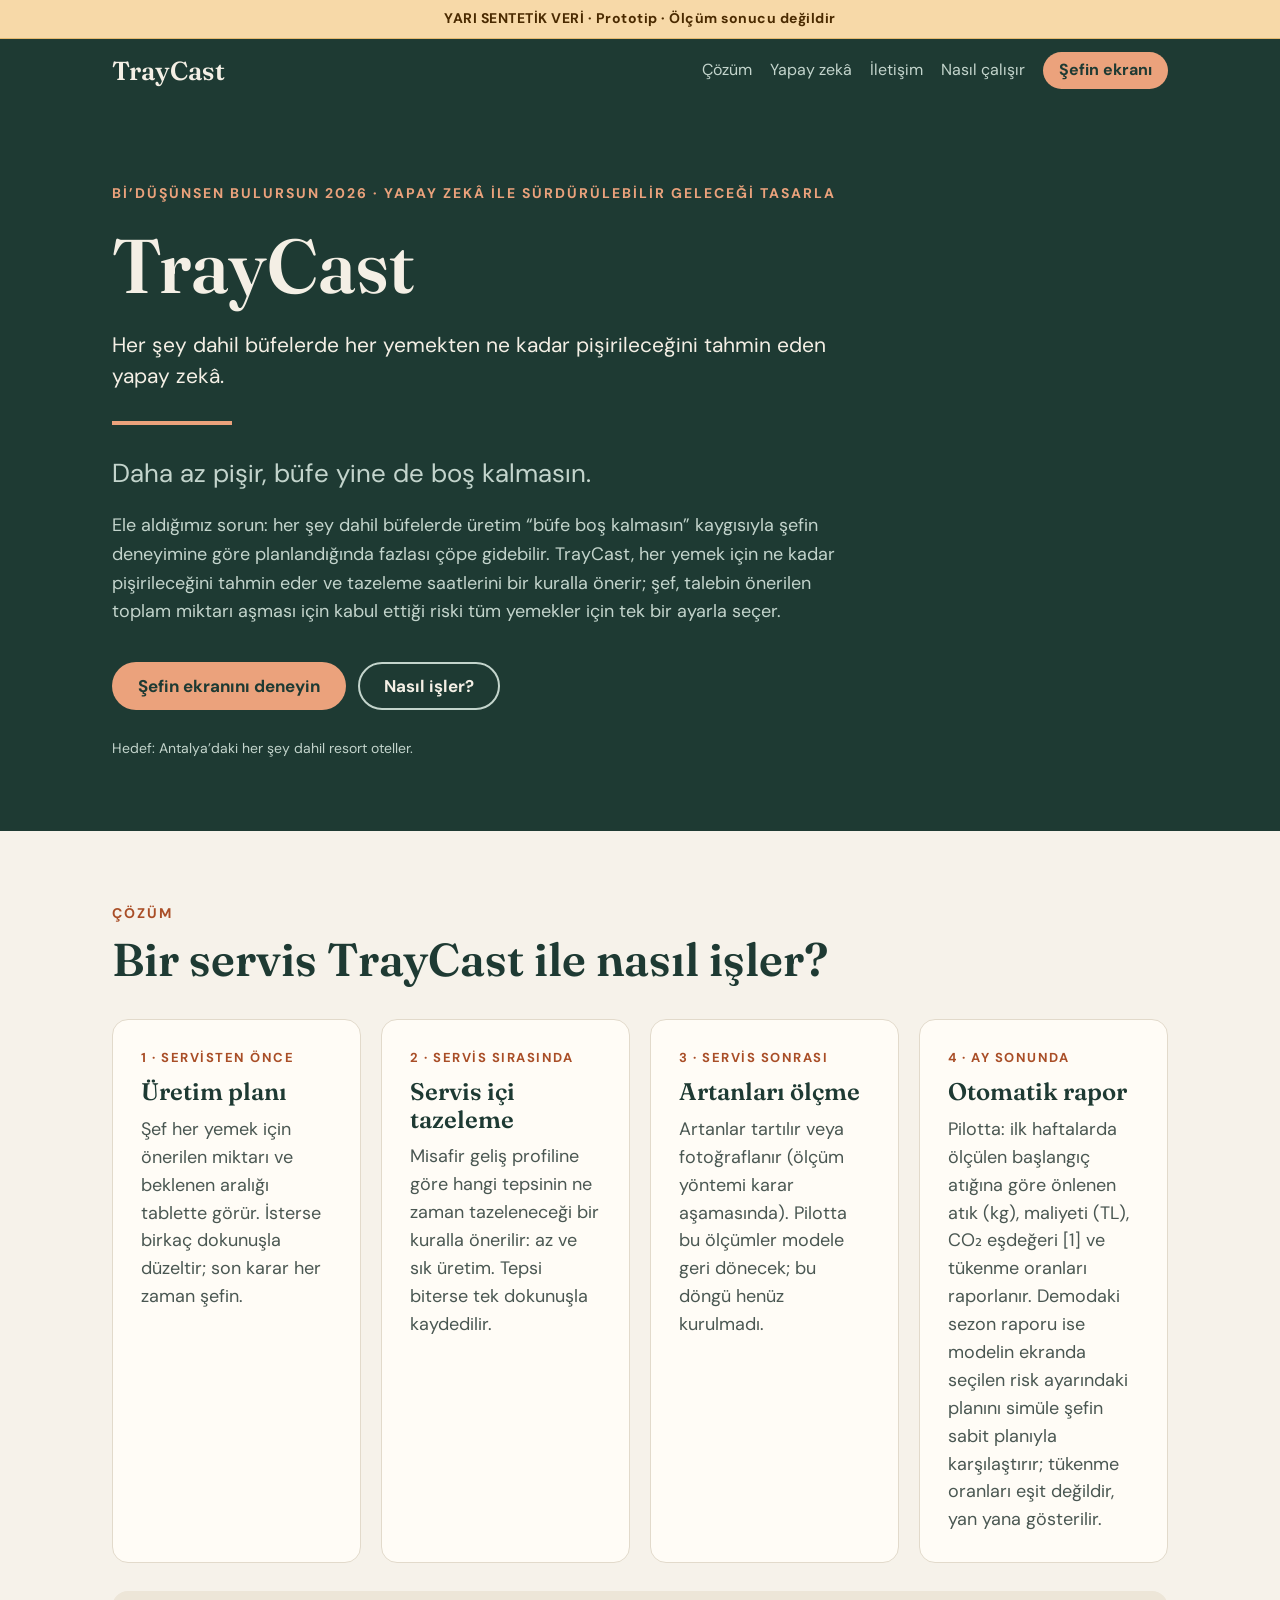
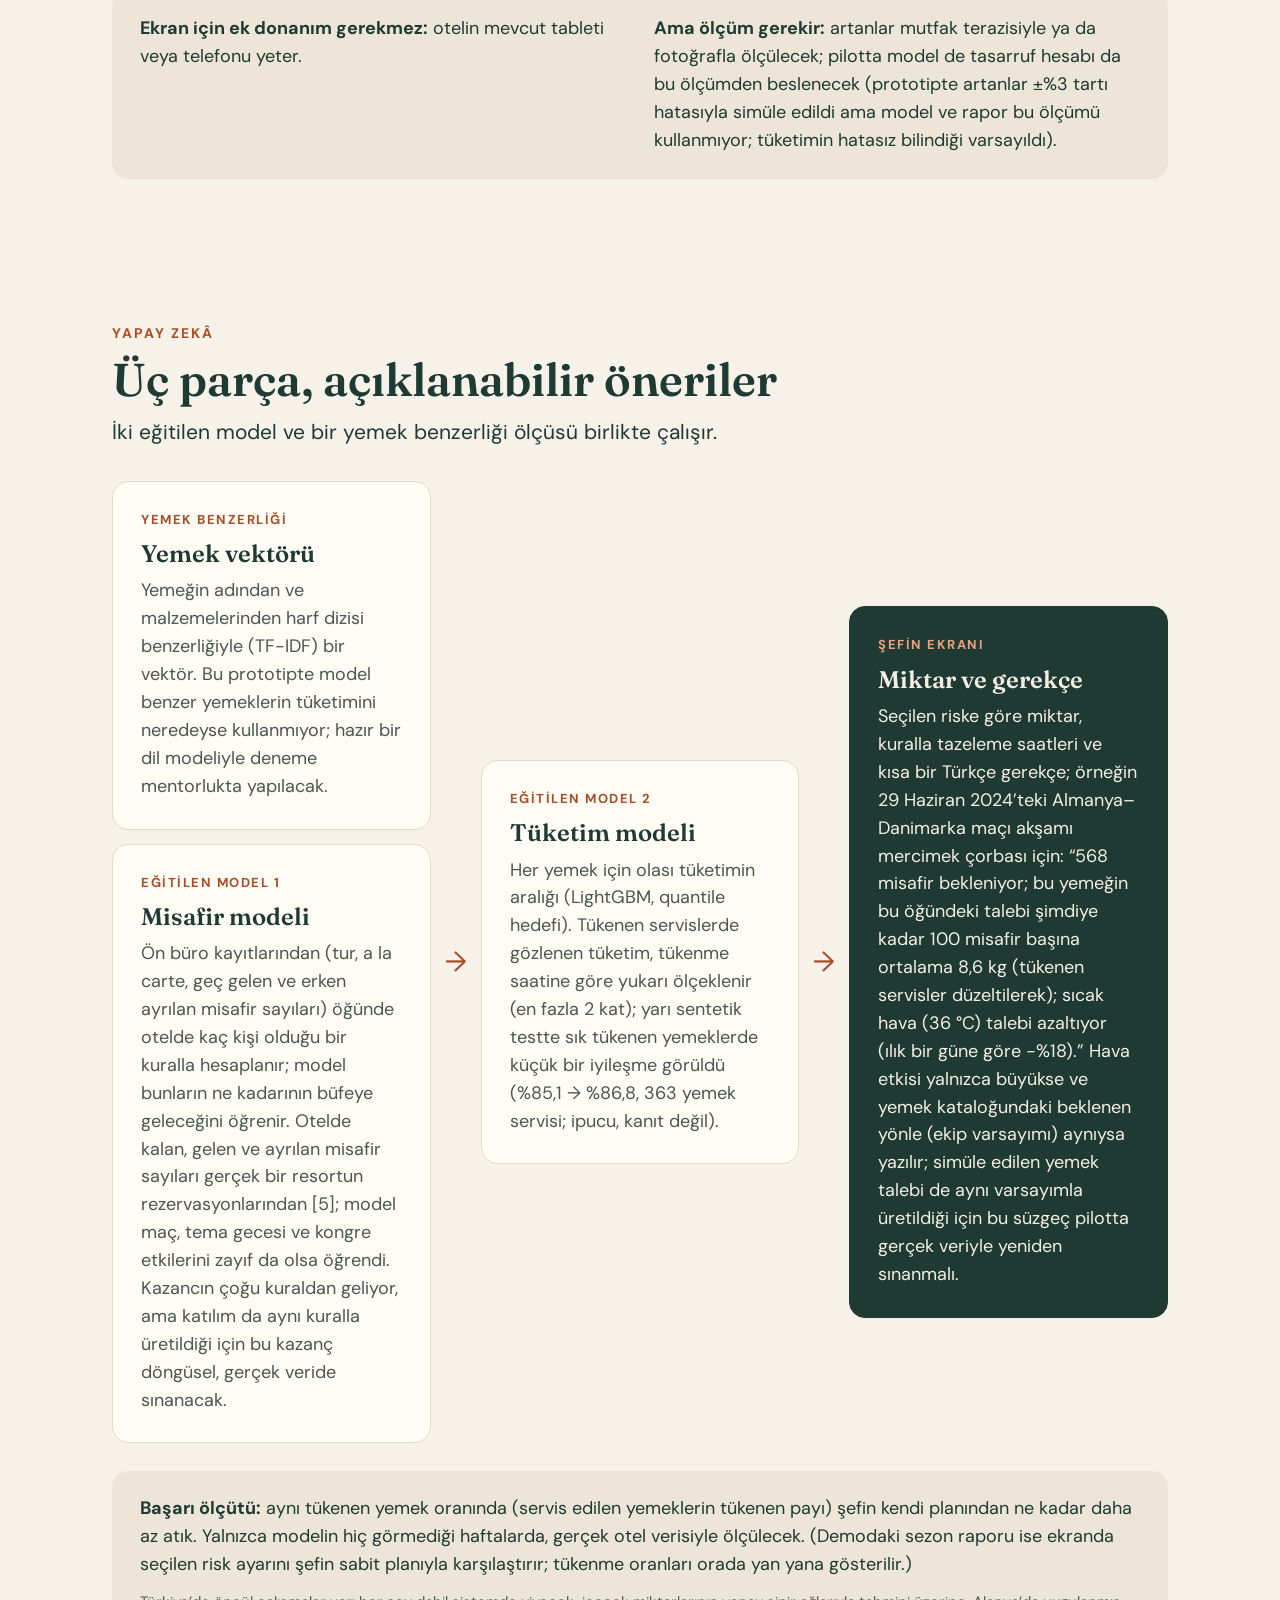
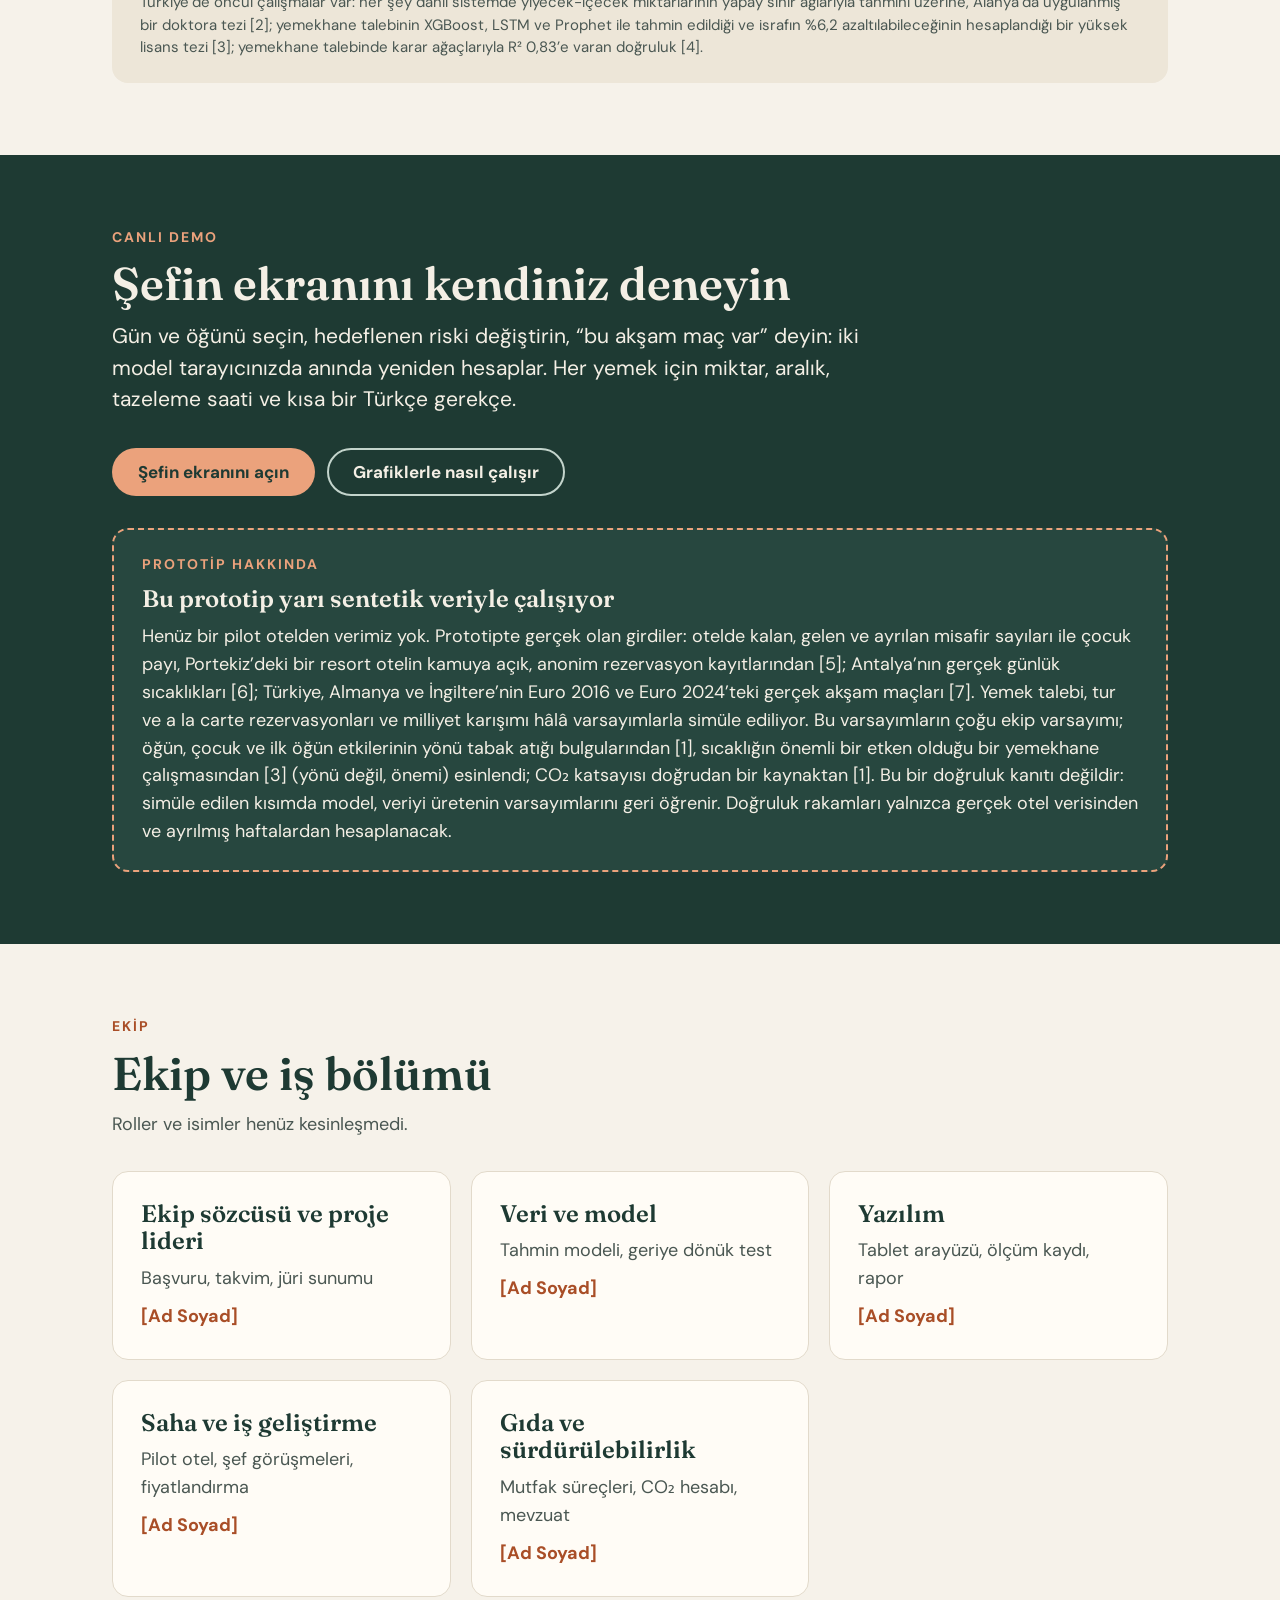
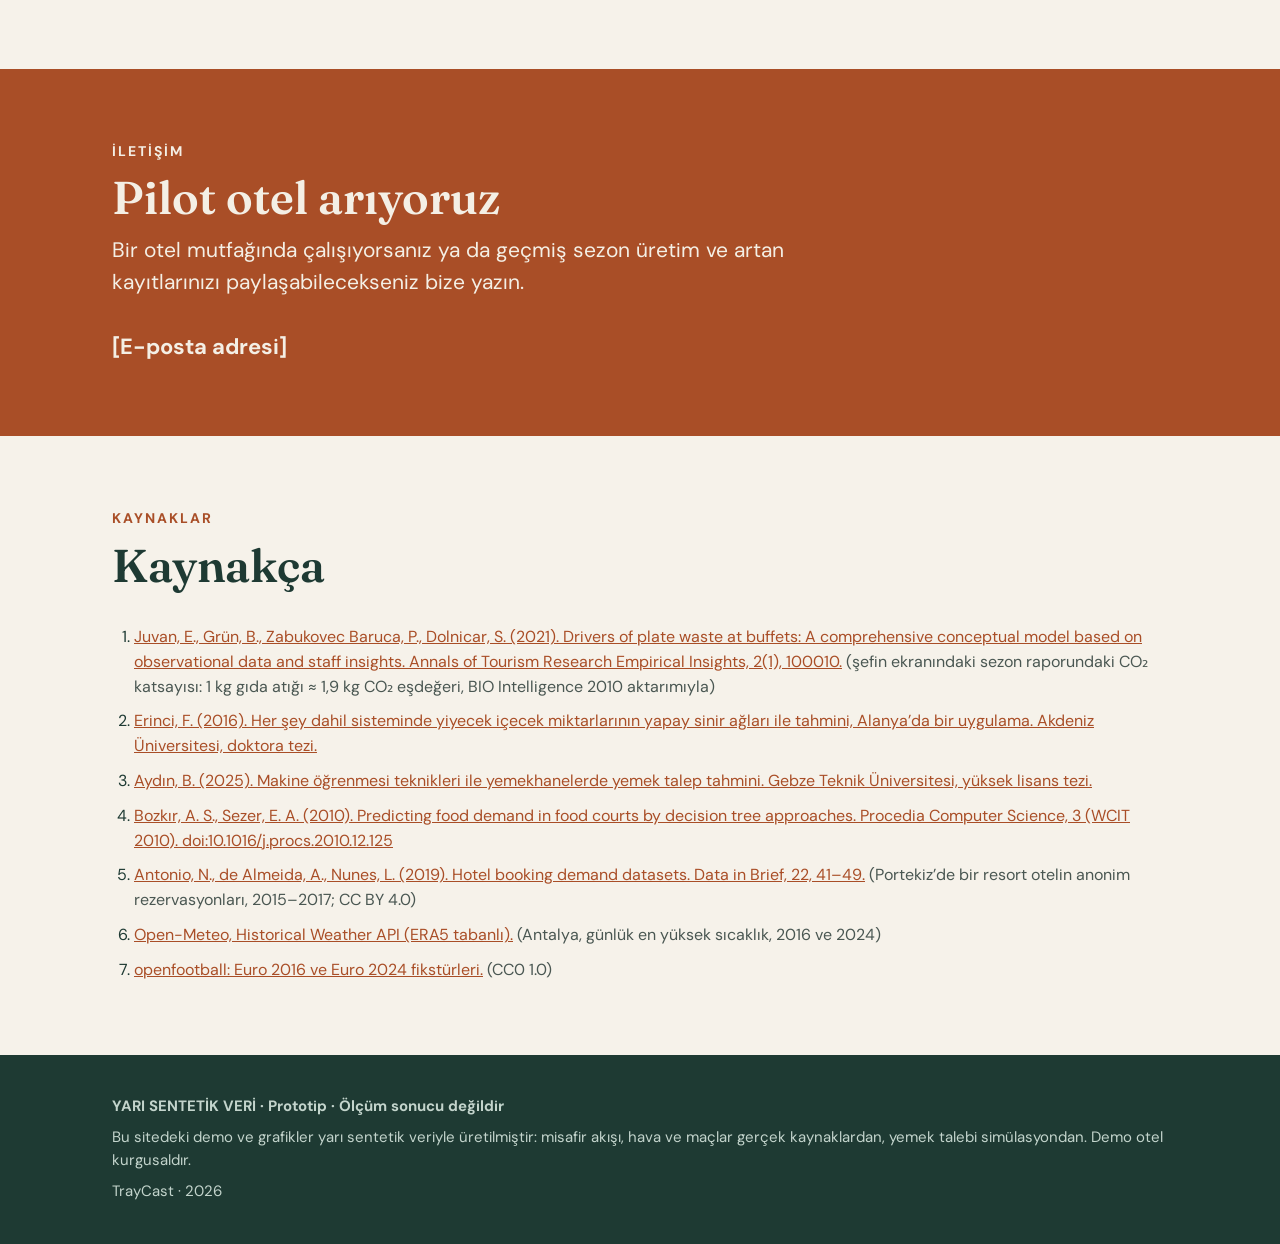
==== commit 3fd9a5f6: "Product name written TrayCast (capital C) Site rename by the student; README's two remaining spots u" ====
--- a/web/index.html
+++ b/web/index.html
@@ -3,7 +3,7 @@
 <head>
 <meta charset="utf-8">
 <meta name="viewport" content="width=device-width, initial-scale=1">
-<title>Traycast</title>
+<title>TrayCast</title>
 <meta name="description" content="Her şey dahil büfelerde her yemekten ne kadar pişirileceğini tahmin eden yapay zekâ. Prototip; yarı sentetik veri.">
 <link rel="preconnect" href="https://fonts.googleapis.com">
 <link rel="preconnect" href="https://fonts.gstatic.com" crossorigin>
@@ -17,7 +17,7 @@
 
 <header class="site-header">
   <div class="wrap">
-    <a class="brand" href="./" data-product-name>Traycast</a>
+    <a class="brand" href="./" data-product-name>TrayCast</a>
     <nav class="nav" aria-label="Bölümler">
       <a href="#cozum">Çözüm</a>
       <a href="#yapay-zeka">Yapay zekâ</a>
@@ -33,11 +33,11 @@
 <section class="dark hero">
   <div class="wrap">
     <p class="eyebrow">Bİ’DÜŞÜNSEN BULURSUN 2026 · YAPAY ZEKÂ İLE SÜRDÜRÜLEBİLİR GELECEĞİ TASARLA</p>
-    <h1 data-product-name>Traycast</h1>
+    <h1 data-product-name>TrayCast</h1>
     <p class="lead">Her şey dahil büfelerde her yemekten ne kadar pişirileceğini tahmin eden yapay zekâ.</p>
     <hr>
     <p class="tagline">Daha az pişir, büfe yine de boş kalmasın.</p>
-    <p class="hero-problem">Ele aldığımız sorun: her şey dahil büfelerde üretim “büfe boş kalmasın” kaygısıyla şefin deneyimine göre planlandığında fazlası çöpe gidebilir. <span data-product-name>Traycast</span>, her yemek için ne kadar pişirileceğini tahmin eder ve tazeleme saatlerini bir kuralla önerir; şef, talebin önerilen toplam miktarı aşması için kabul ettiği riski tüm yemekler için tek bir ayarla seçer.</p>
+    <p class="hero-problem">Ele aldığımız sorun: her şey dahil büfelerde üretim “büfe boş kalmasın” kaygısıyla şefin deneyimine göre planlandığında fazlası çöpe gidebilir. <span data-product-name>TrayCast</span>, her yemek için ne kadar pişirileceğini tahmin eder ve tazeleme saatlerini bir kuralla önerir; şef, talebin önerilen toplam miktarı aşması için kabul ettiği riski tüm yemekler için tek bir ayarla seçer.</p>
     <div class="hero-actions">
       <a class="btn btn-primary" href="demo.html">Şefin ekranını deneyin</a>
       <a class="btn btn-ghost" href="#cozum">Nasıl işler?</a>
@@ -50,7 +50,7 @@
   <div class="wrap">
     <div class="section-head">
       <p class="eyebrow">ÇÖZÜM</p>
-      <h2>Bir servis <span data-product-name>Traycast</span> ile nasıl işler?</h2>
+      <h2>Bir servis <span data-product-name>TrayCast</span> ile nasıl işler?</h2>
     </div>
     <div class="grid grid-4">
       <div class="card">
@@ -192,7 +192,7 @@
   <div class="wrap">
     <p><b>YARI SENTETİK VERİ · Prototip · Ölçüm sonucu değildir</b></p>
     <p>Bu sitedeki demo ve grafikler yarı sentetik veriyle üretilmiştir: misafir akışı, hava ve maçlar gerçek kaynaklardan, yemek talebi simülasyondan. Demo otel kurgusaldır.</p>
-    <p><span data-product-name>Traycast</span> · 2026</p>
+    <p><span data-product-name>TrayCast</span> · 2026</p>
   </div>
 </footer>
 
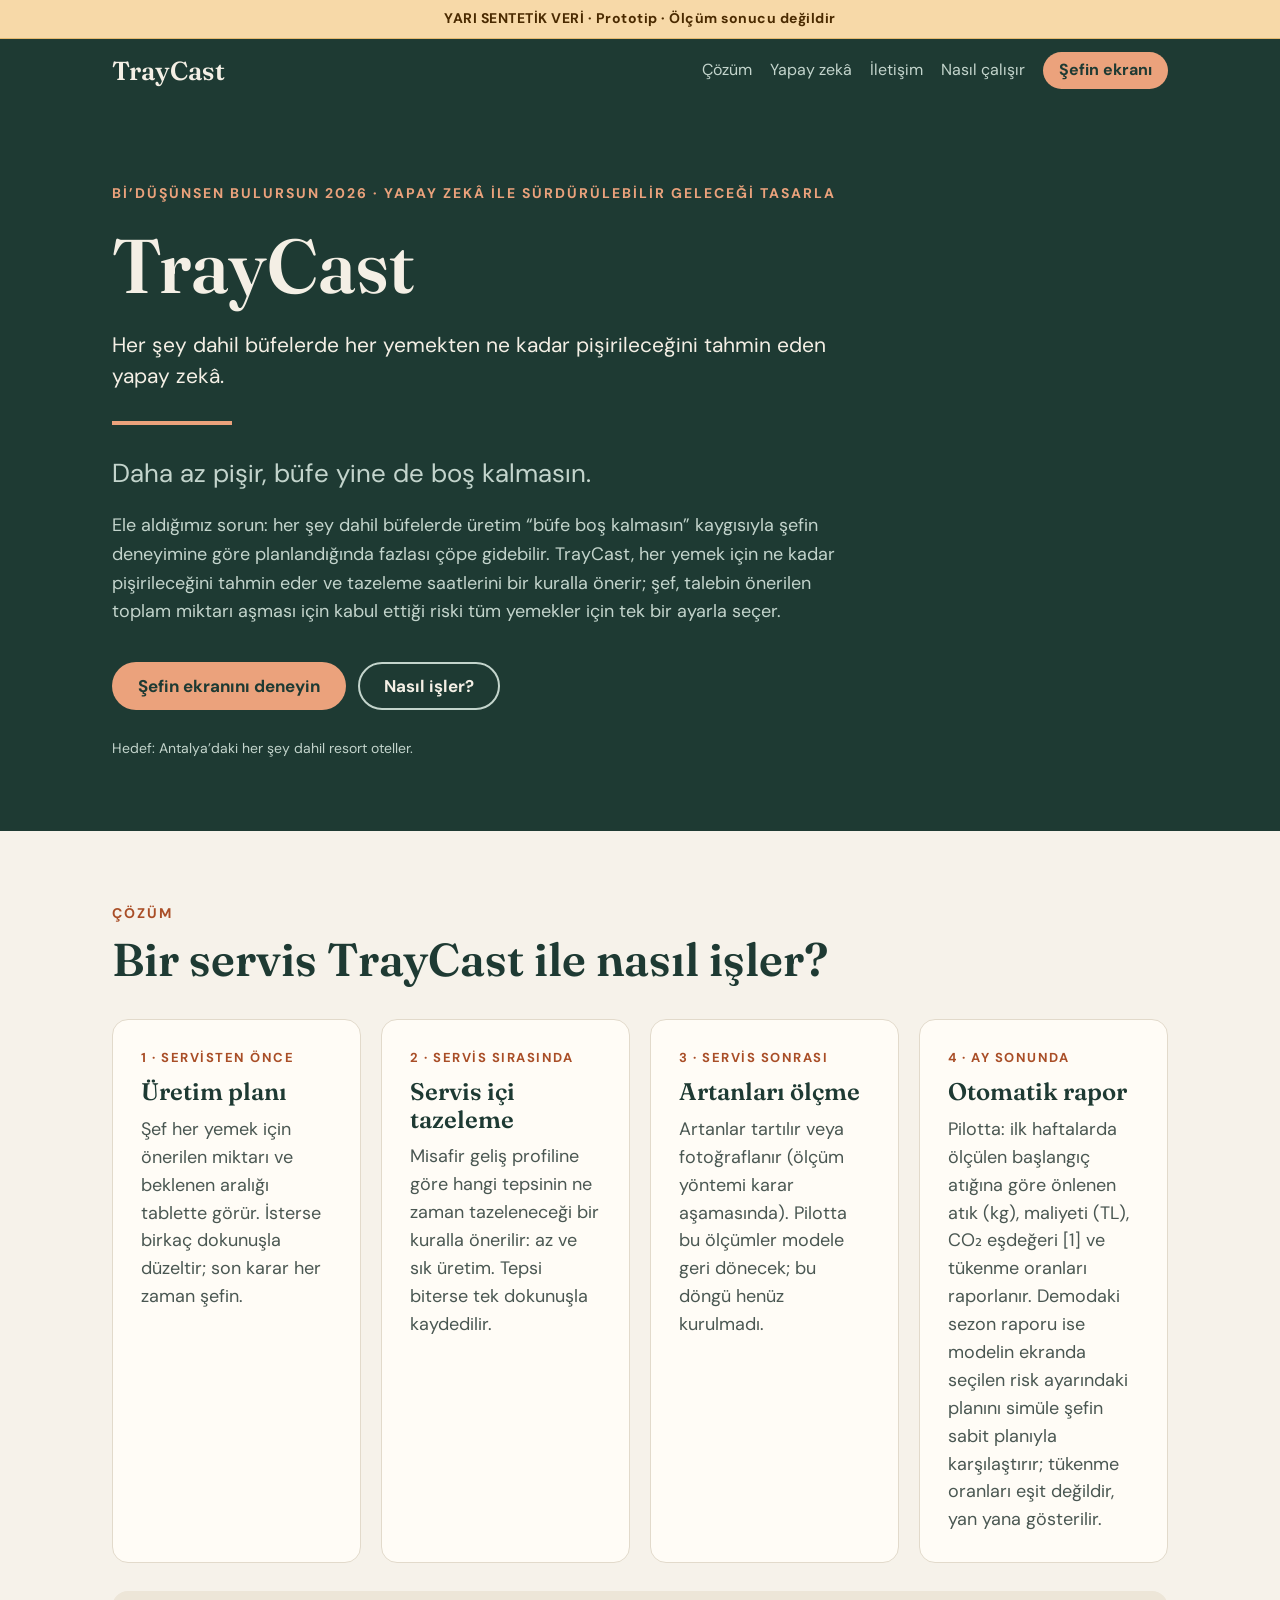
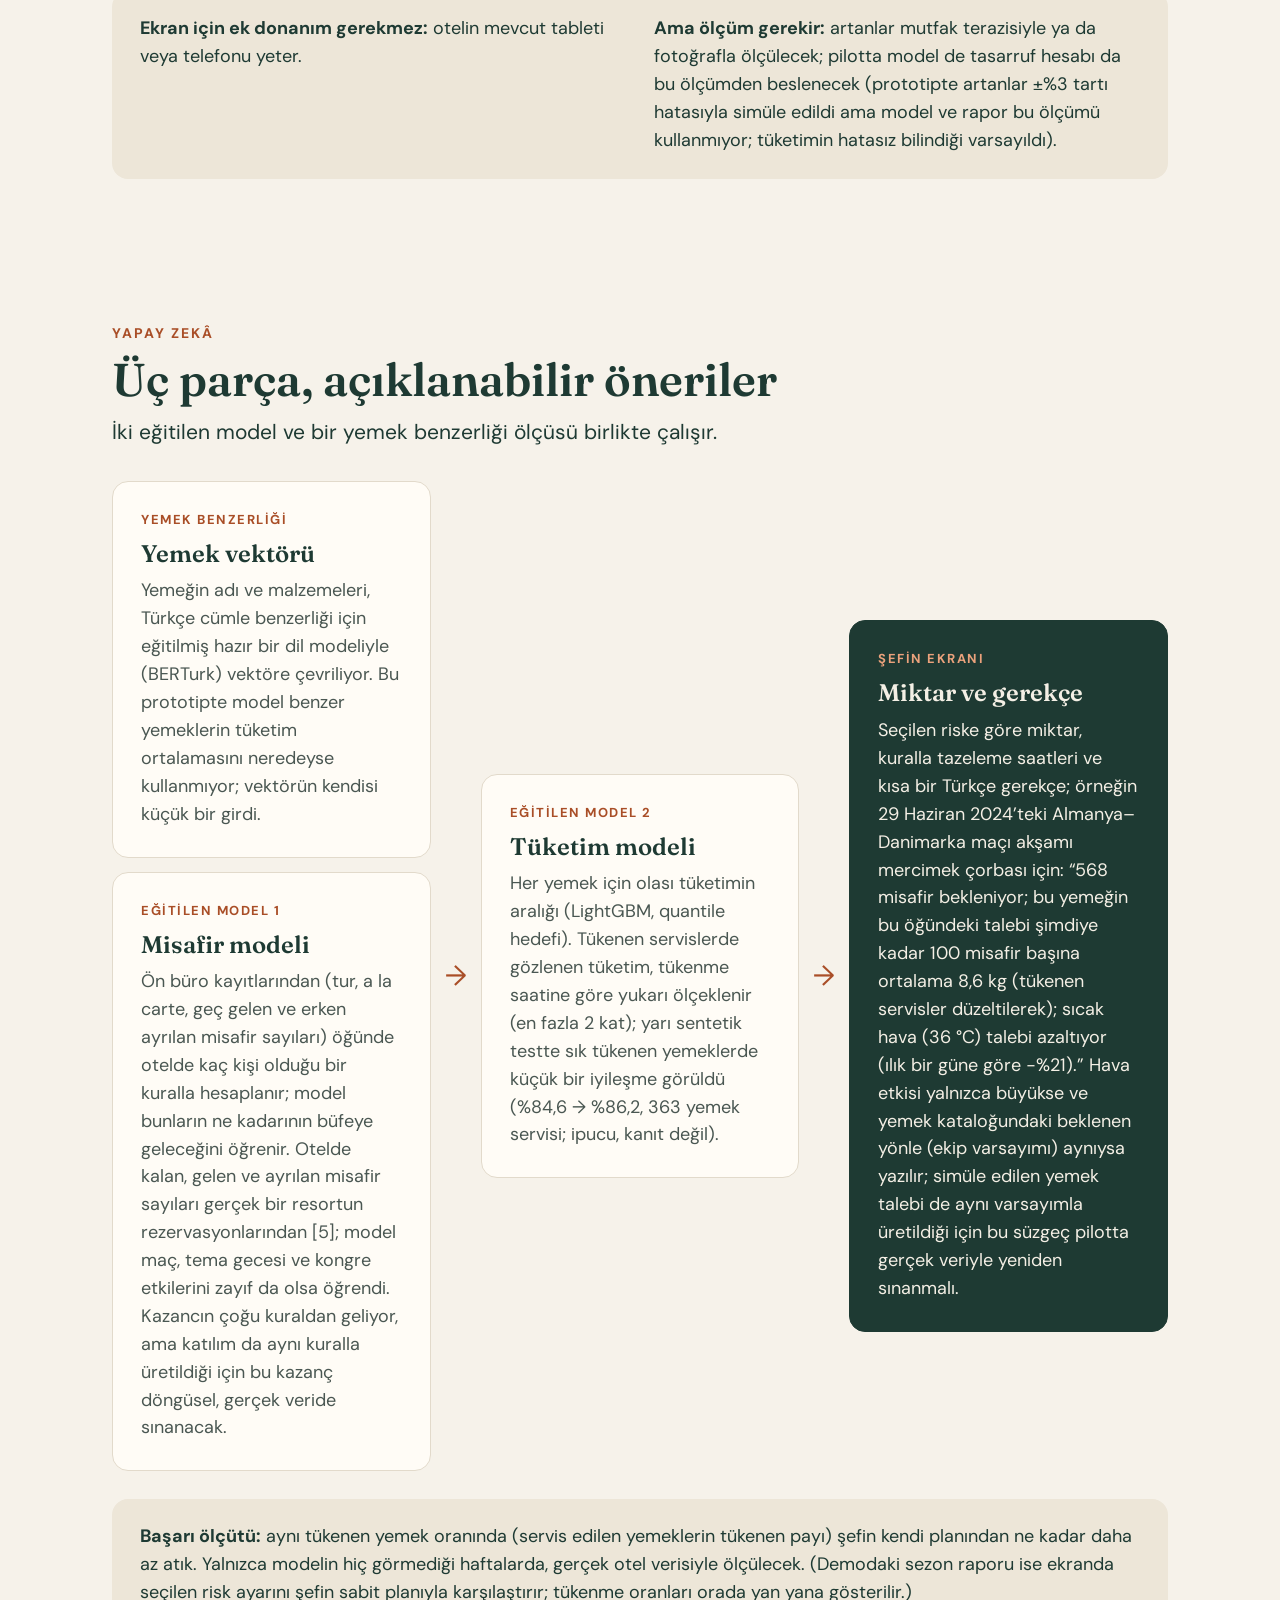
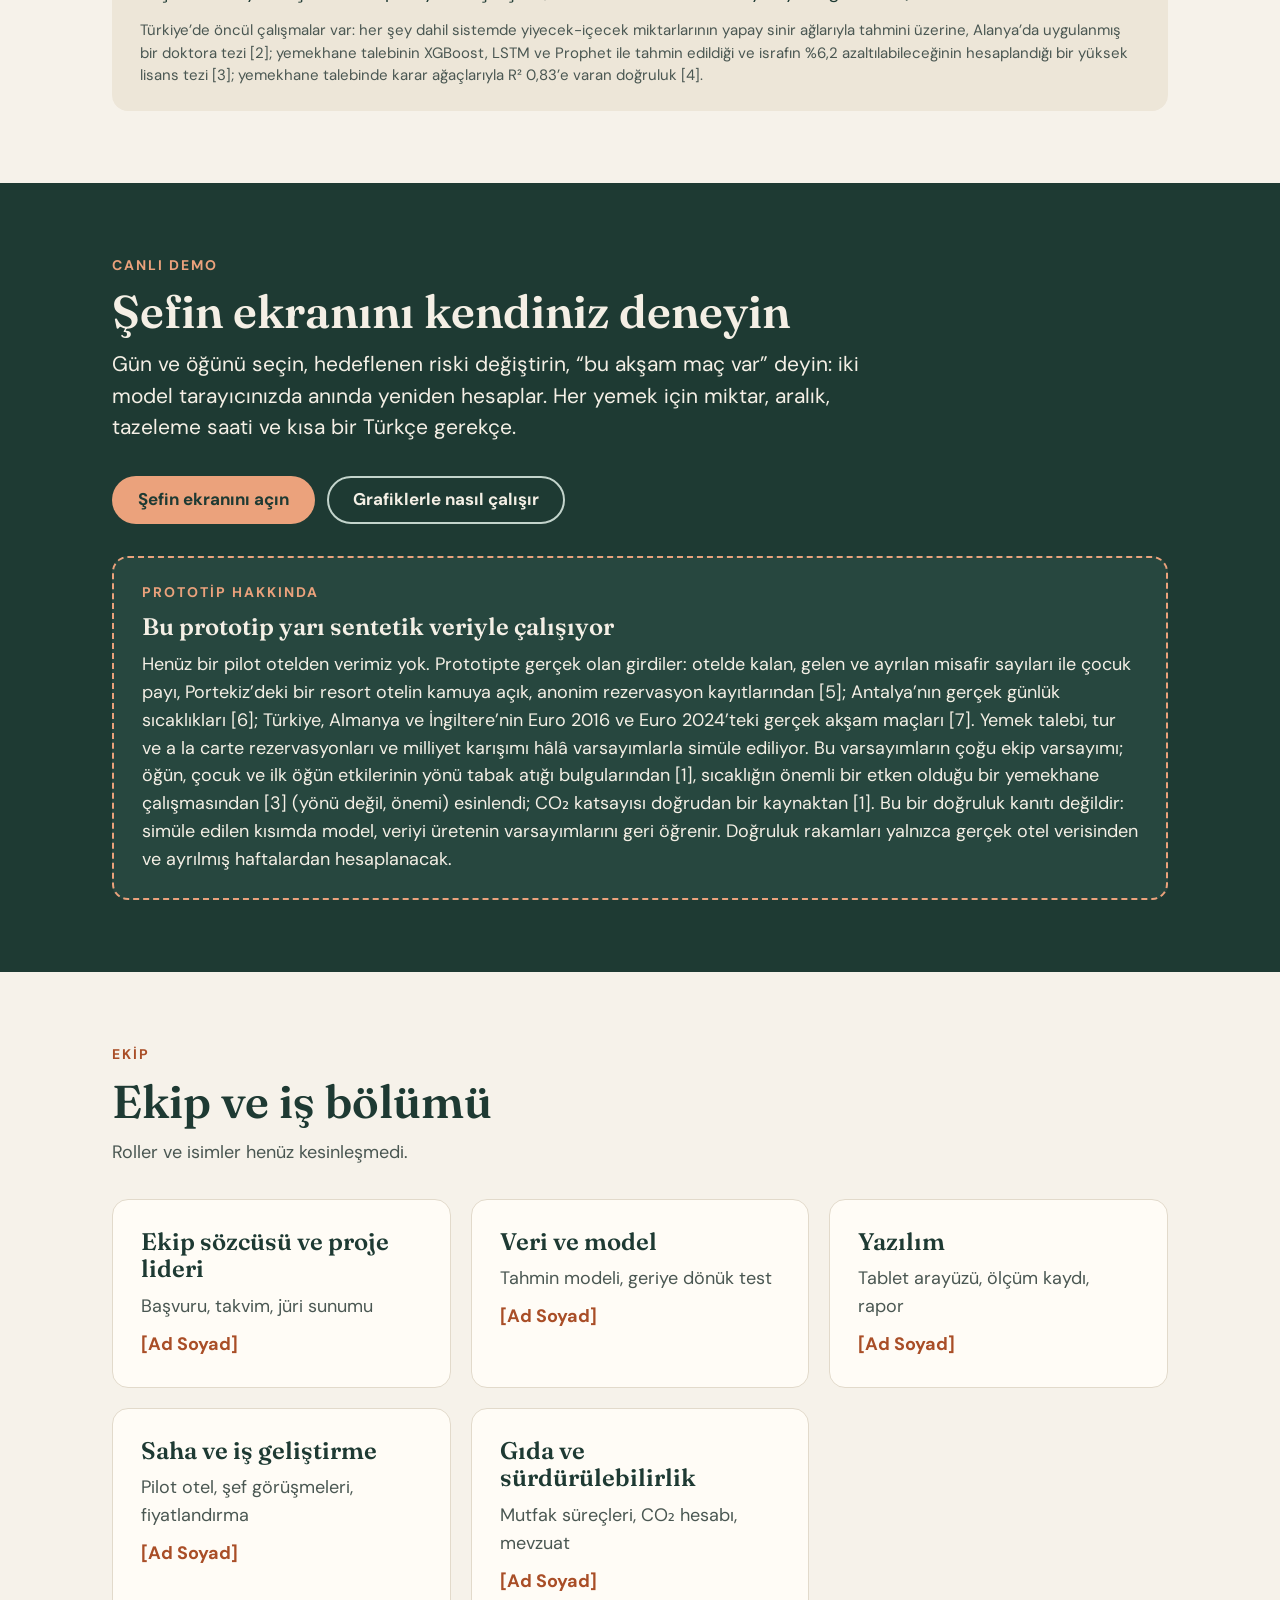
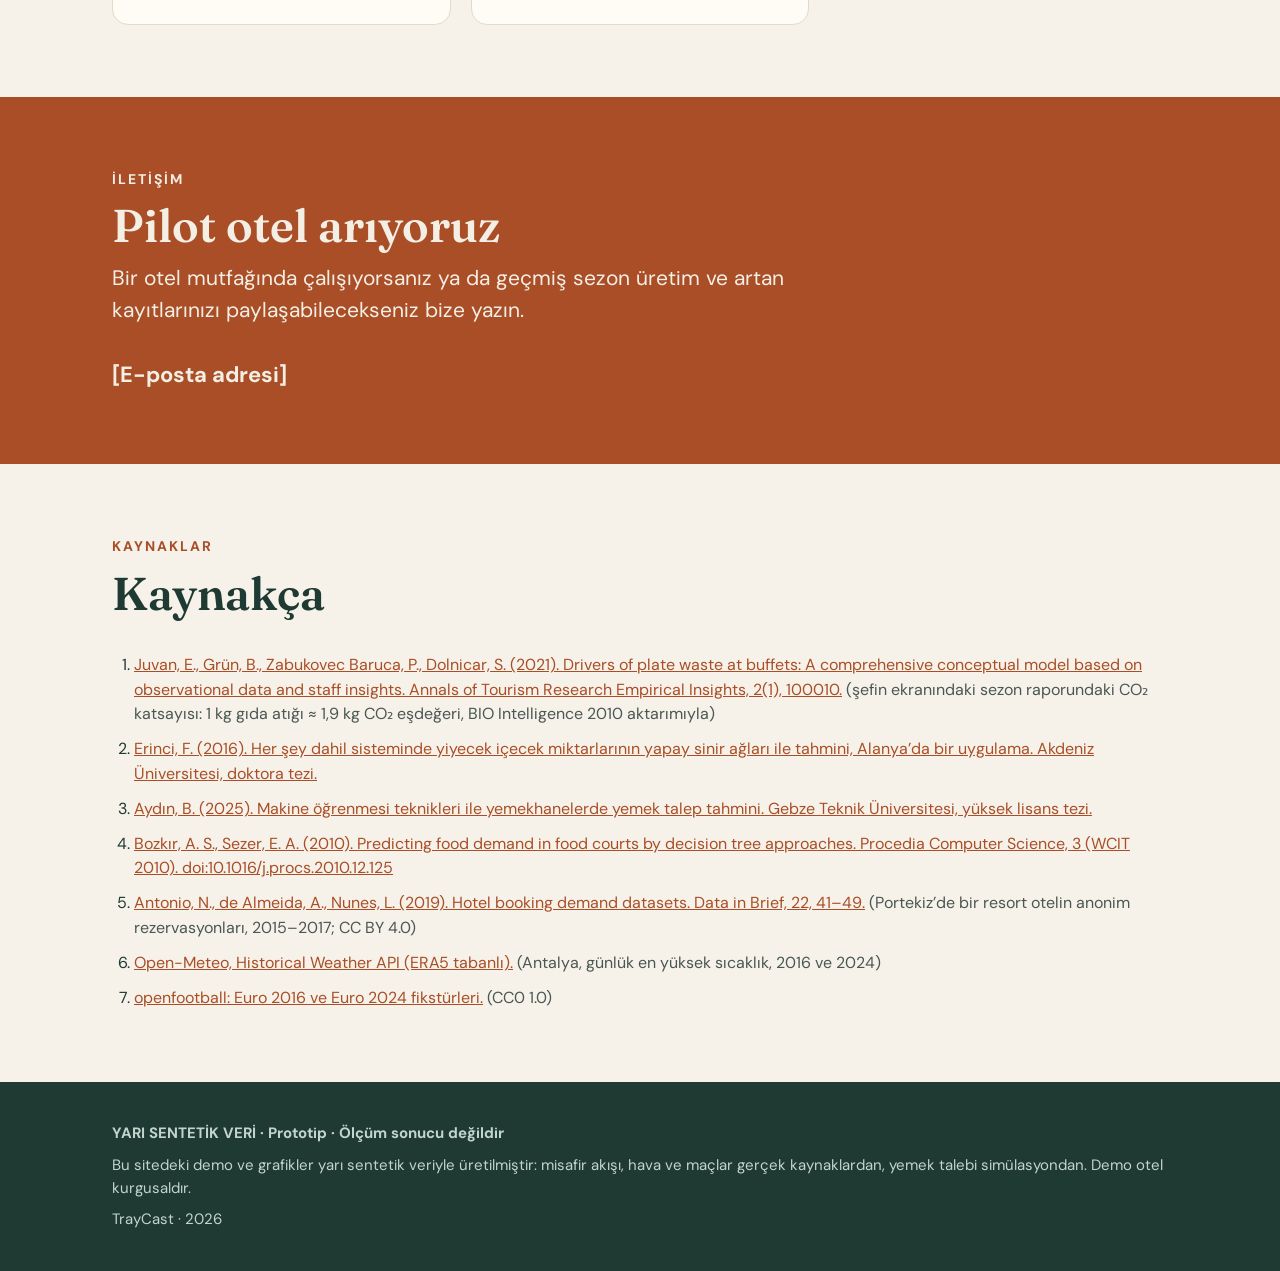
==== commit 0a090b7d: "Dish vectors: BERTurk on the site after a four-way comparison TF-IDF, BERTurk, multilingual MiniLM a" ====
--- a/web/index.html
+++ b/web/index.html
@@ -93,7 +93,7 @@
         <div class="card">
           <p class="step">YEMEK BENZERLİĞİ</p>
           <h3>Yemek vektörü</h3>
-          <p class="muted">Yemeğin adından ve malzemelerinden harf dizisi benzerliğiyle (TF-IDF) bir vektör. Bu prototipte model benzer yemeklerin tüketimini neredeyse kullanmıyor; hazır bir dil modeliyle deneme mentorlukta yapılacak.</p>
+          <p class="muted">Yemeğin adı ve malzemeleri, Türkçe cümle benzerliği için eğitilmiş hazır bir dil modeliyle (BERTurk) vektöre çevriliyor. Bu prototipte model benzer yemeklerin tüketim ortalamasını neredeyse kullanmıyor; vektörün kendisi küçük bir girdi.</p>
         </div>
         <div class="card">
           <p class="step">EĞİTİLEN MODEL 1</p>
@@ -105,13 +105,13 @@
       <div class="card">
         <p class="step">EĞİTİLEN MODEL 2</p>
         <h3>Tüketim modeli</h3>
-        <p class="muted">Her yemek için olası tüketimin aralığı (LightGBM, quantile hedefi). Tükenen servislerde gözlenen tüketim, tükenme saatine göre yukarı ölçeklenir (en fazla 2 kat); yarı sentetik testte sık tükenen yemeklerde küçük bir iyileşme görüldü (%85,1 → %86,8, 363 yemek servisi; ipucu, kanıt değil).</p>
+        <p class="muted">Her yemek için olası tüketimin aralığı (LightGBM, quantile hedefi). Tükenen servislerde gözlenen tüketim, tükenme saatine göre yukarı ölçeklenir (en fazla 2 kat); yarı sentetik testte sık tükenen yemeklerde küçük bir iyileşme görüldü (%84,6 → %86,2, 363 yemek servisi; ipucu, kanıt değil).</p>
       </div>
       <div class="arrow" aria-hidden="true">→</div>
       <div class="card output">
         <p class="step">ŞEFİN EKRANI</p>
         <h3>Miktar ve gerekçe</h3>
-        <p>Seçilen riske göre miktar, kuralla tazeleme saatleri ve kısa bir Türkçe gerekçe; örneğin 29 Haziran 2024’teki Almanya–Danimarka maçı akşamı mercimek çorbası için: “568 misafir bekleniyor; bu yemeğin bu öğündeki talebi şimdiye kadar 100 misafir başına ortalama 8,6 kg (tükenen servisler düzeltilerek); sıcak hava (36 °C) talebi azaltıyor (ılık bir güne göre −%18).” Hava etkisi yalnızca büyükse ve yemek kataloğundaki beklenen yönle (ekip varsayımı) aynıysa yazılır; simüle edilen yemek talebi de aynı varsayımla üretildiği için bu süzgeç pilotta gerçek veriyle yeniden sınanmalı.</p>
+        <p>Seçilen riske göre miktar, kuralla tazeleme saatleri ve kısa bir Türkçe gerekçe; örneğin 29 Haziran 2024’teki Almanya–Danimarka maçı akşamı mercimek çorbası için: “568 misafir bekleniyor; bu yemeğin bu öğündeki talebi şimdiye kadar 100 misafir başına ortalama 8,6 kg (tükenen servisler düzeltilerek); sıcak hava (36 °C) talebi azaltıyor (ılık bir güne göre −%21).” Hava etkisi yalnızca büyükse ve yemek kataloğundaki beklenen yönle (ekip varsayımı) aynıysa yazılır; simüle edilen yemek talebi de aynı varsayımla üretildiği için bu süzgeç pilotta gerçek veriyle yeniden sınanmalı.</p>
       </div>
     </div>
     <div class="callout">
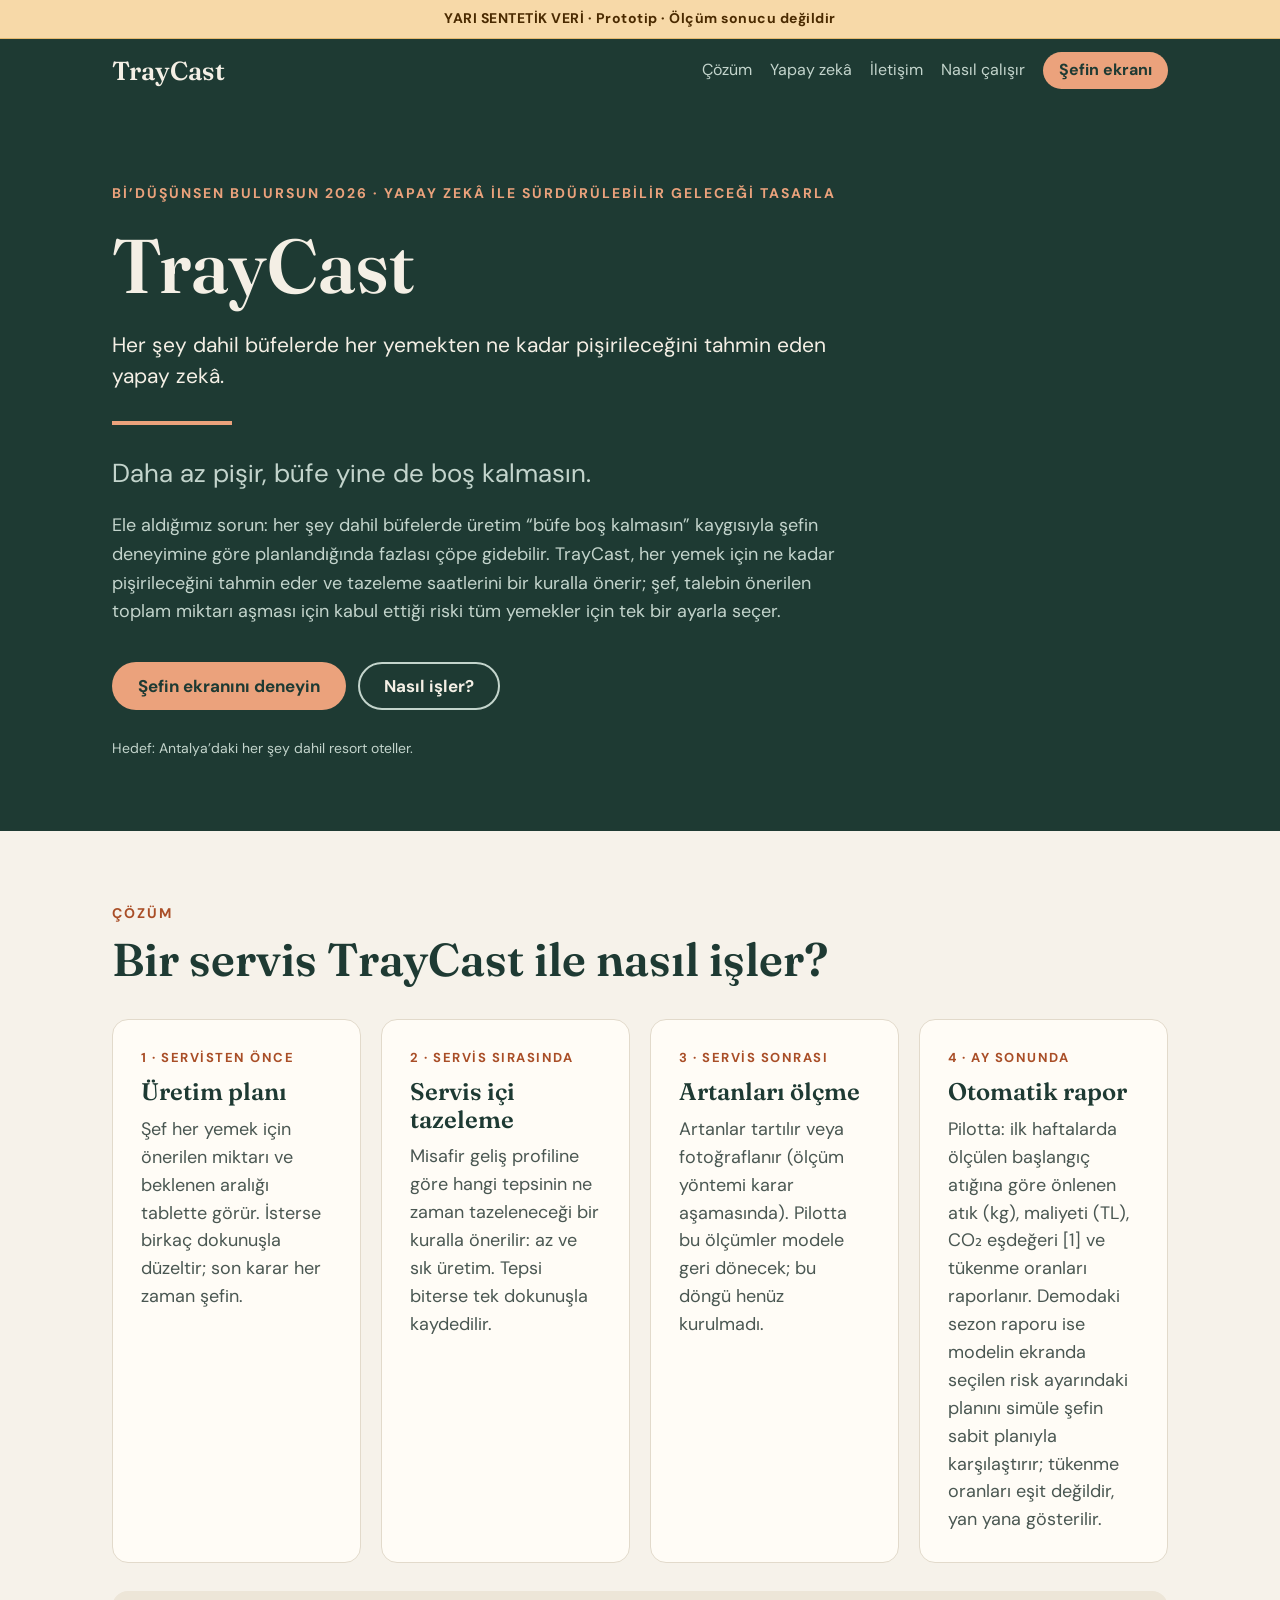
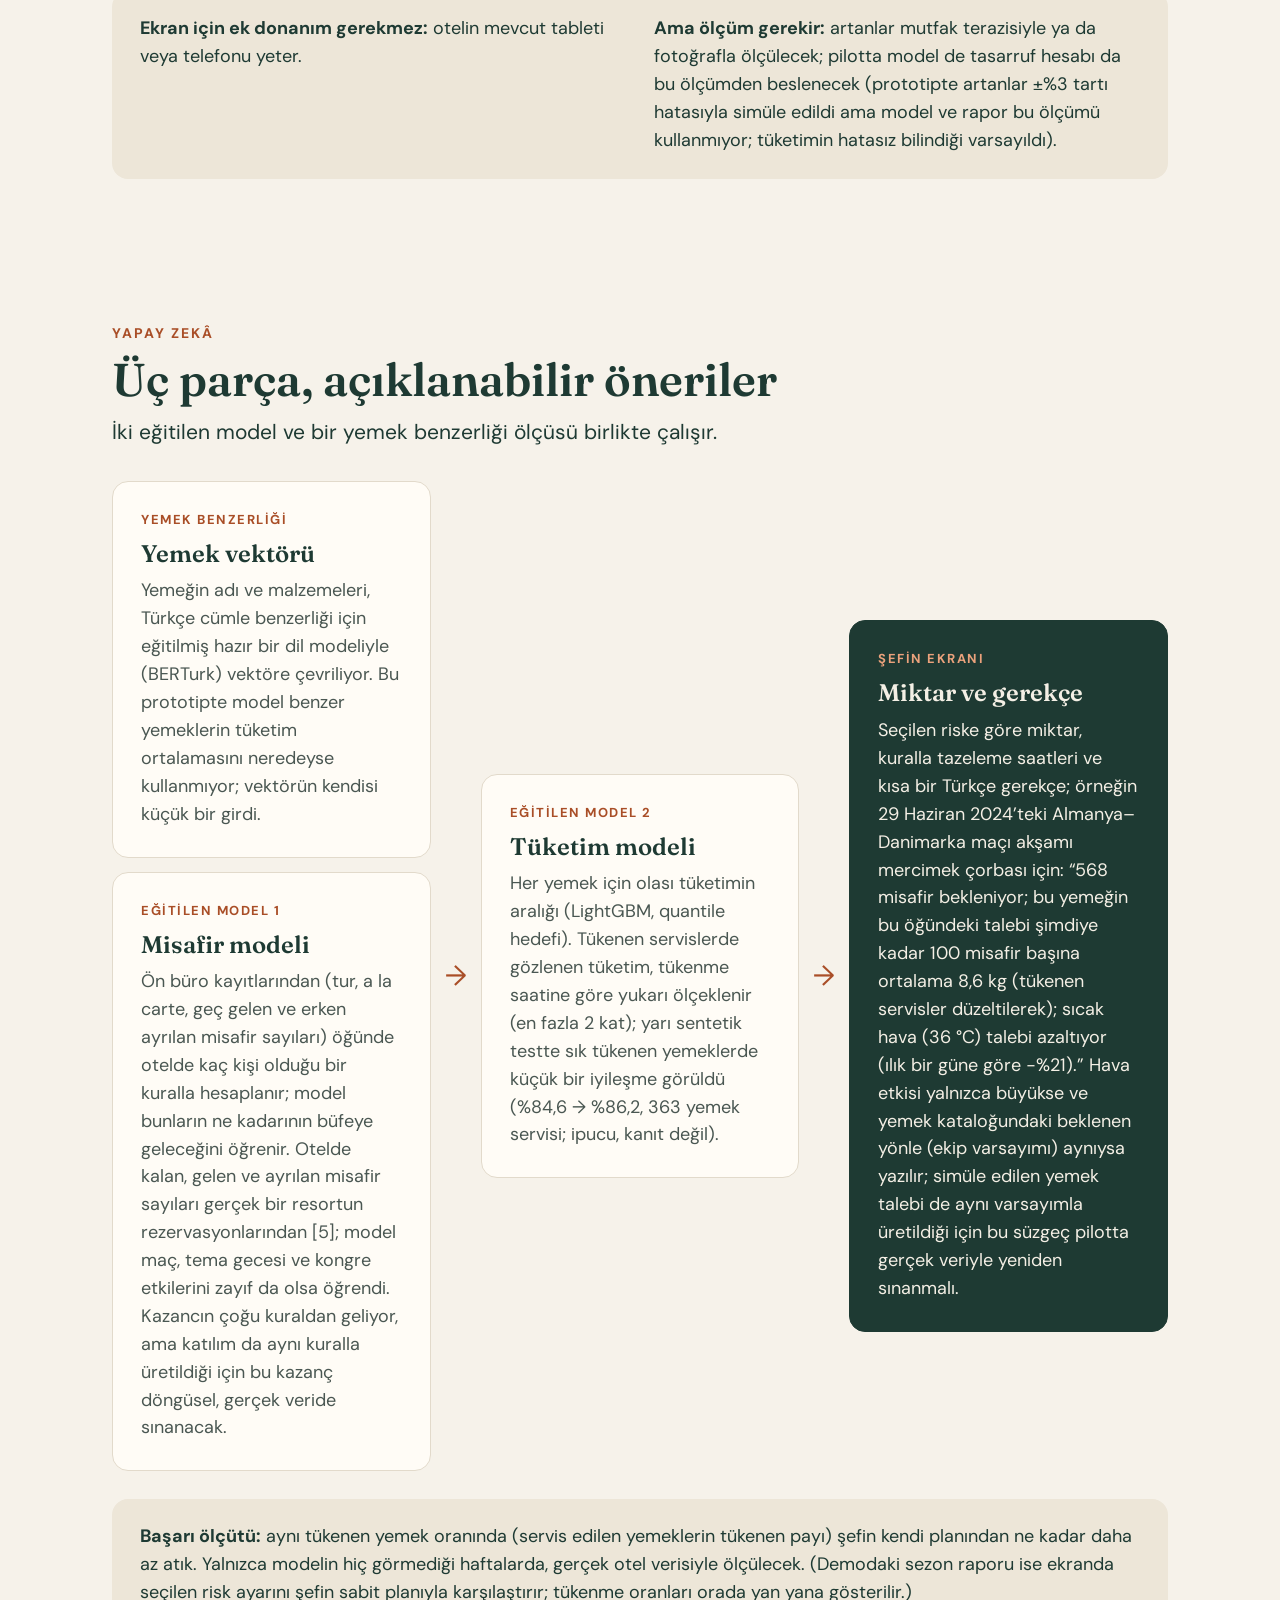
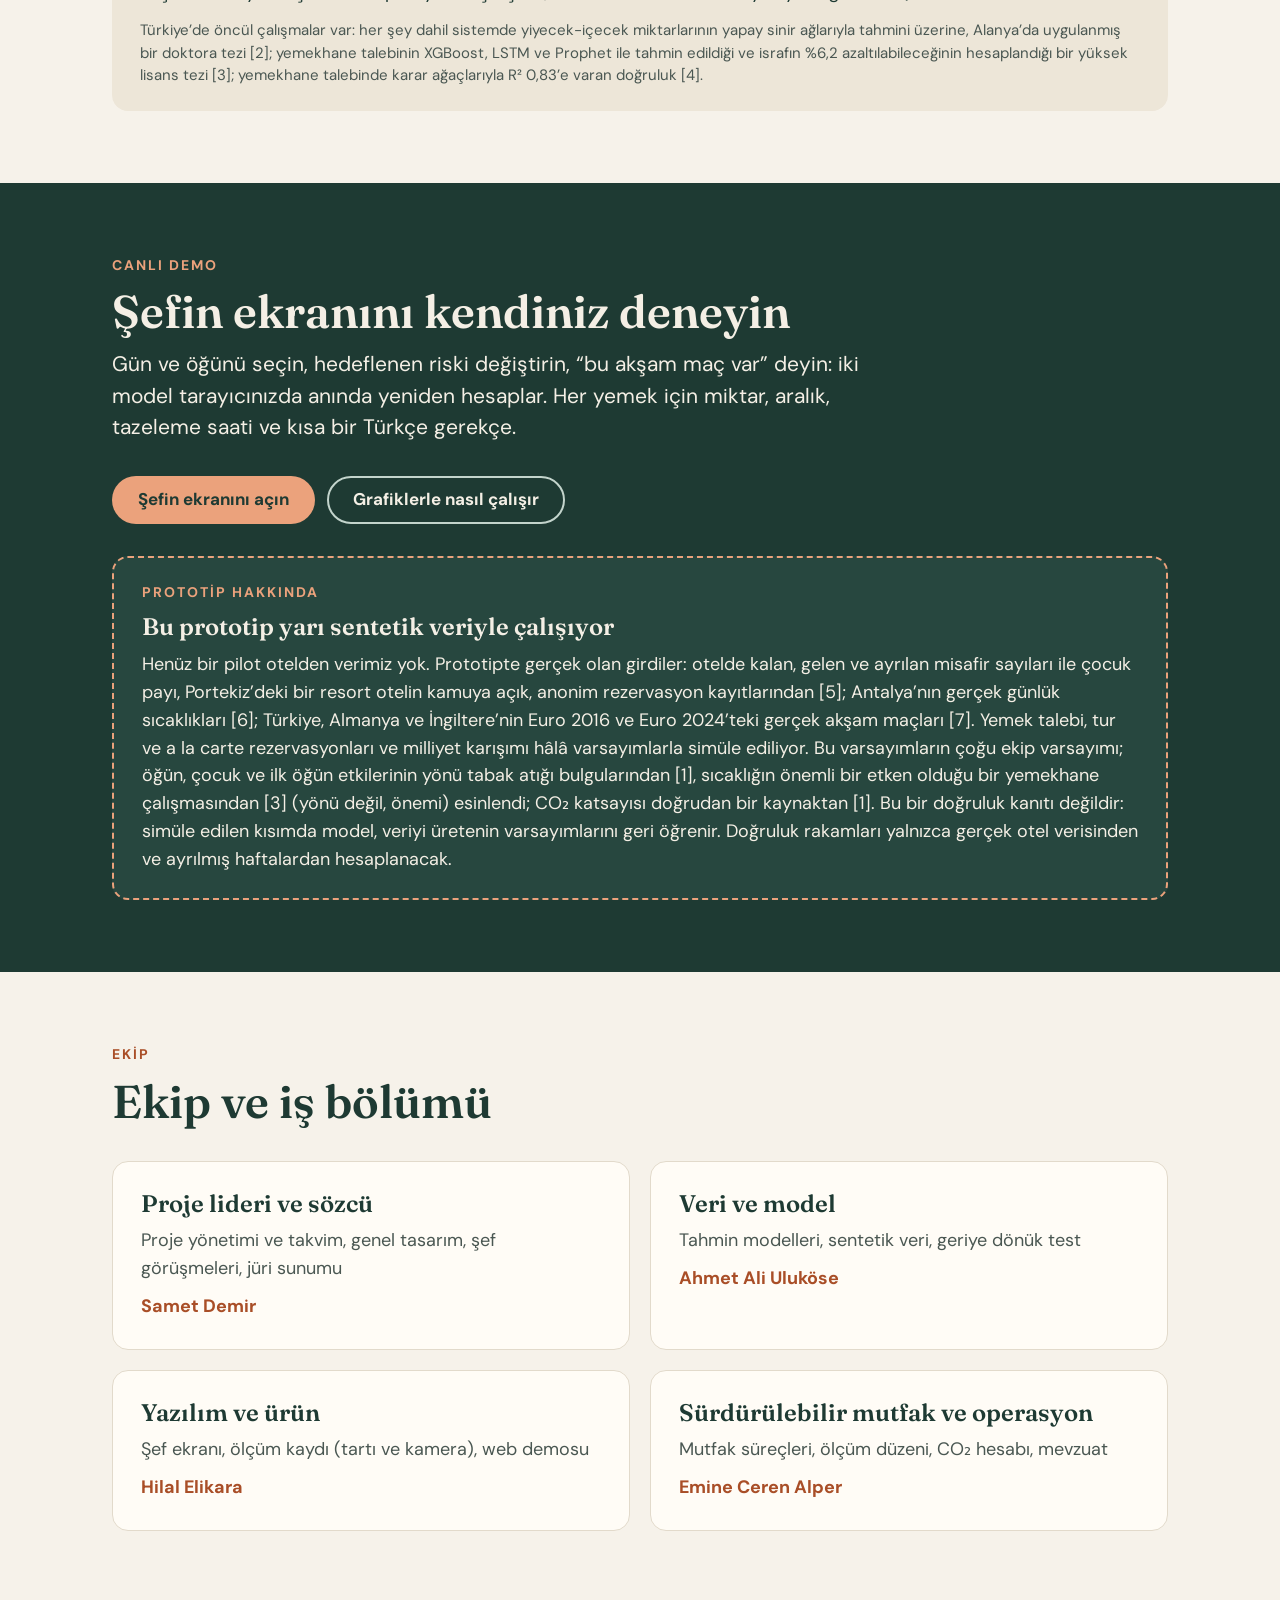
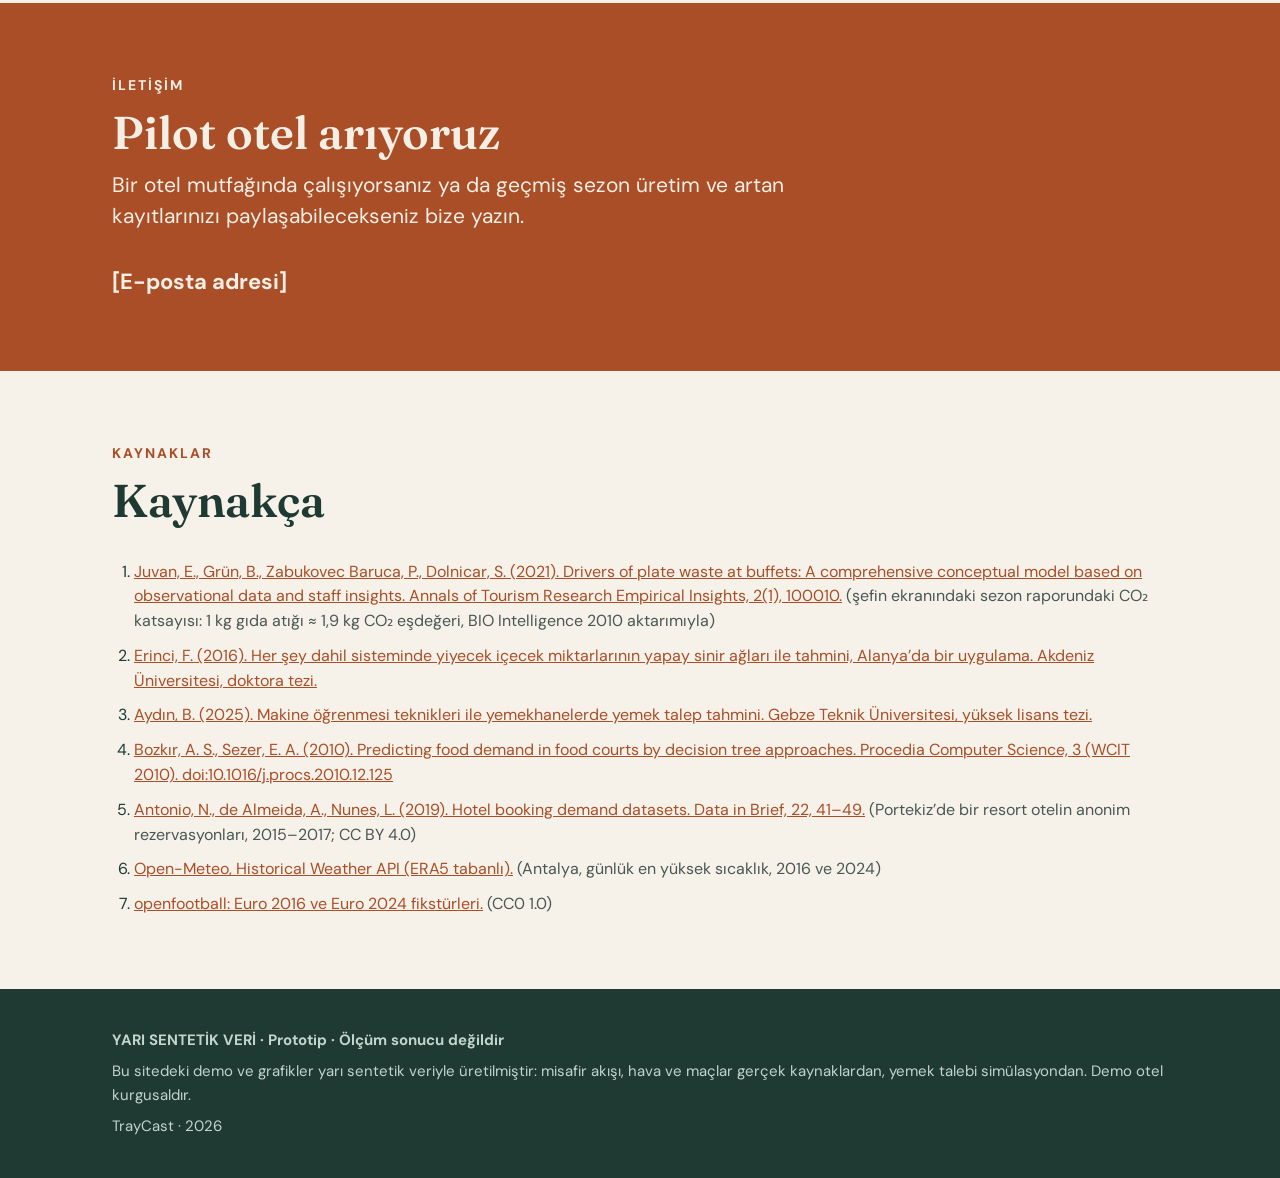
==== commit b766082c: "html1" ====
--- a/web/index.html
+++ b/web/index.html
@@ -145,14 +145,12 @@
     <div class="section-head">
       <p class="eyebrow">EKİP</p>
       <h2>Ekip ve iş bölümü</h2>
-      <p class="muted">Roller ve isimler henüz kesinleşmedi.</p>
-    </div>
-    <div class="grid grid-3">
-      <div class="card team-card"><h3>Ekip sözcüsü ve proje lideri</h3><p class="muted">Başvuru, takvim, jüri sunumu</p><p class="name">[Ad Soyad]</p></div>
-      <div class="card team-card"><h3>Veri ve model</h3><p class="muted">Tahmin modeli, geriye dönük test</p><p class="name">[Ad Soyad]</p></div>
-      <div class="card team-card"><h3>Yazılım</h3><p class="muted">Tablet arayüzü, ölçüm kaydı, rapor</p><p class="name">[Ad Soyad]</p></div>
-      <div class="card team-card"><h3>Saha ve iş geliştirme</h3><p class="muted">Pilot otel, şef görüşmeleri, fiyatlandırma</p><p class="name">[Ad Soyad]</p></div>
-      <div class="card team-card"><h3>Gıda ve sürdürülebilirlik</h3><p class="muted">Mutfak süreçleri, CO₂ hesabı, mevzuat</p><p class="name">[Ad Soyad]</p></div>
+    </div>
+    <div class="grid grid-2 team-grid">
+      <div class="card team-card"><h3>Proje lideri ve sözcü</h3><p class="muted">Proje yönetimi ve takvim, genel tasarım, şef görüşmeleri, jüri sunumu</p><p class="name">Samet Demir</p></div>
+      <div class="card team-card"><h3>Veri ve model</h3><p class="muted">Tahmin modelleri, sentetik veri, geriye dönük test</p><p class="name">Ahmet Ali Uluköse</p></div>
+      <div class="card team-card"><h3>Yazılım ve ürün</h3><p class="muted">Şef ekranı, ölçüm kaydı (tartı ve kamera), web demosu</p><p class="name">Hilal Elikara</p></div>
+      <div class="card team-card"><h3>Sürdürülebilir mutfak ve operasyon</h3><p class="muted">Mutfak süreçleri, ölçüm düzeni, CO₂ hesabı, mevzuat</p><p class="name">Emine Ceren Alper</p></div>
     </div>
   </div>
 </section>
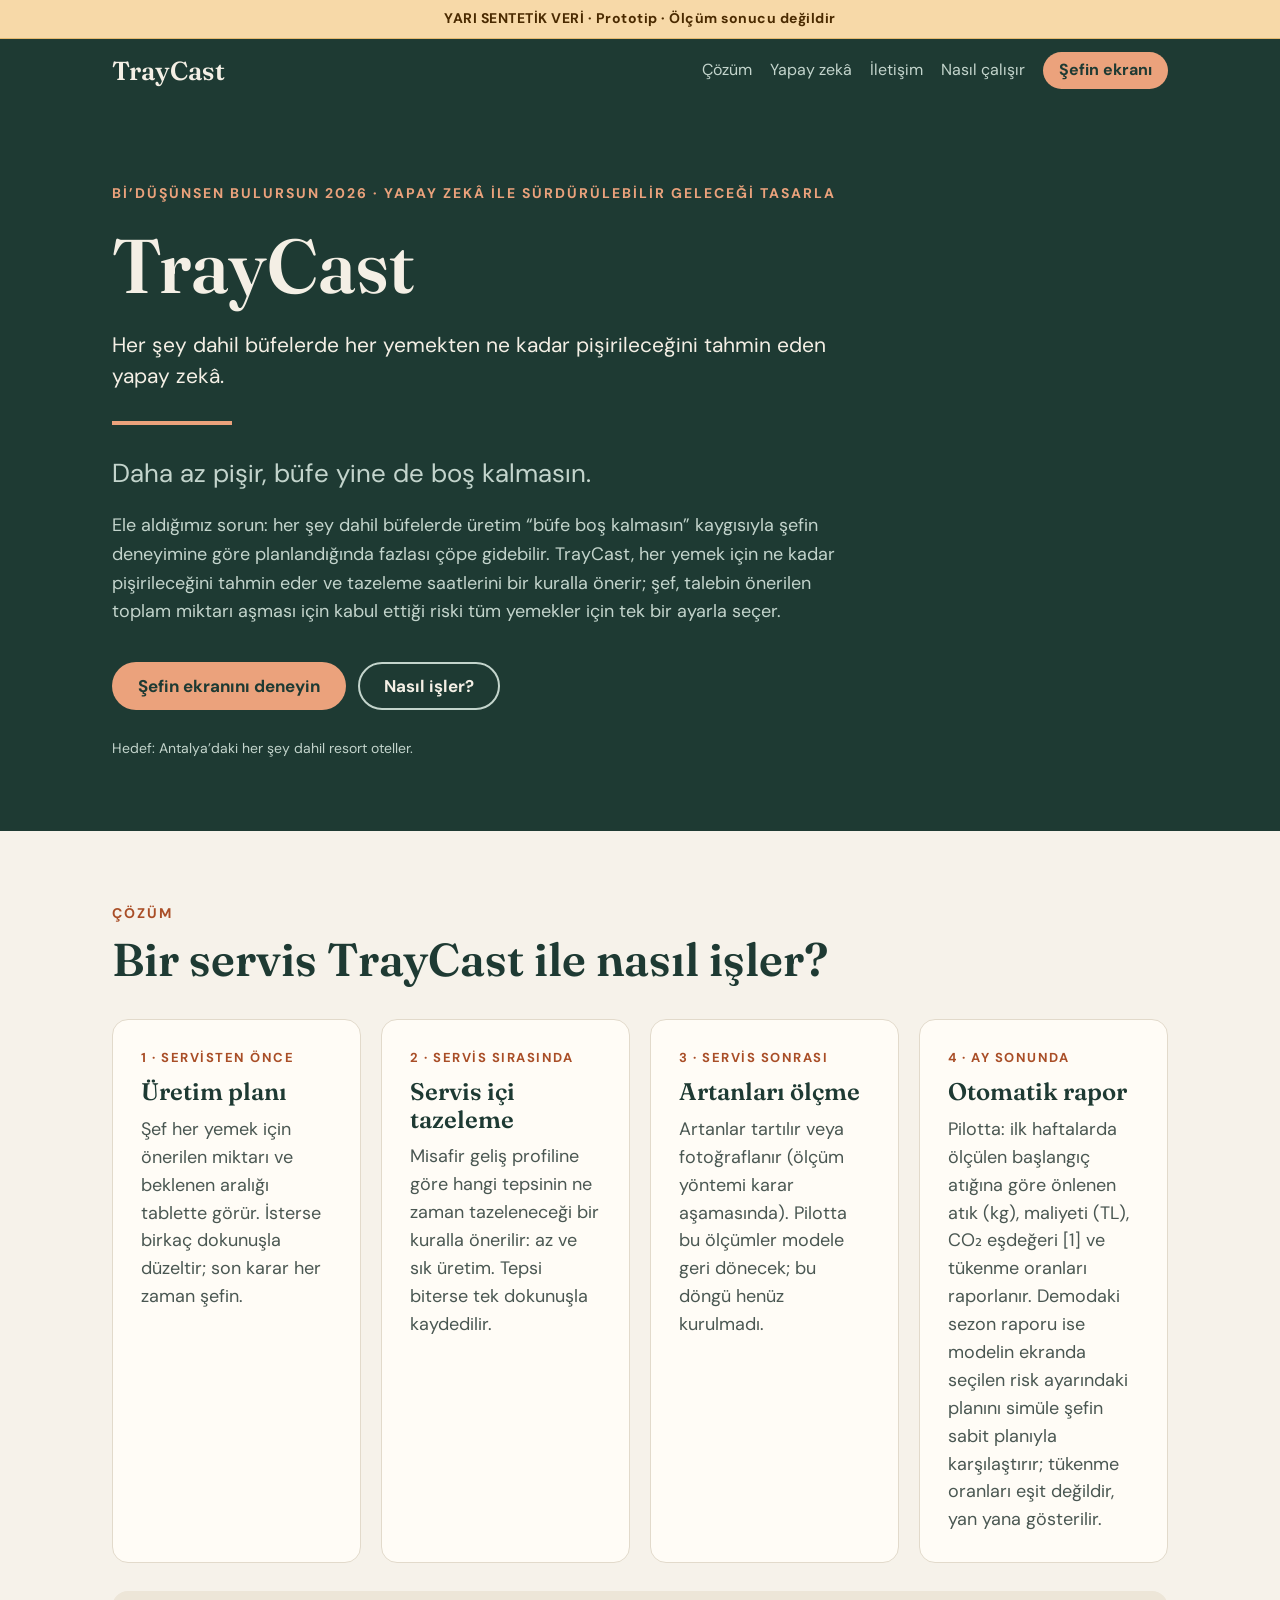
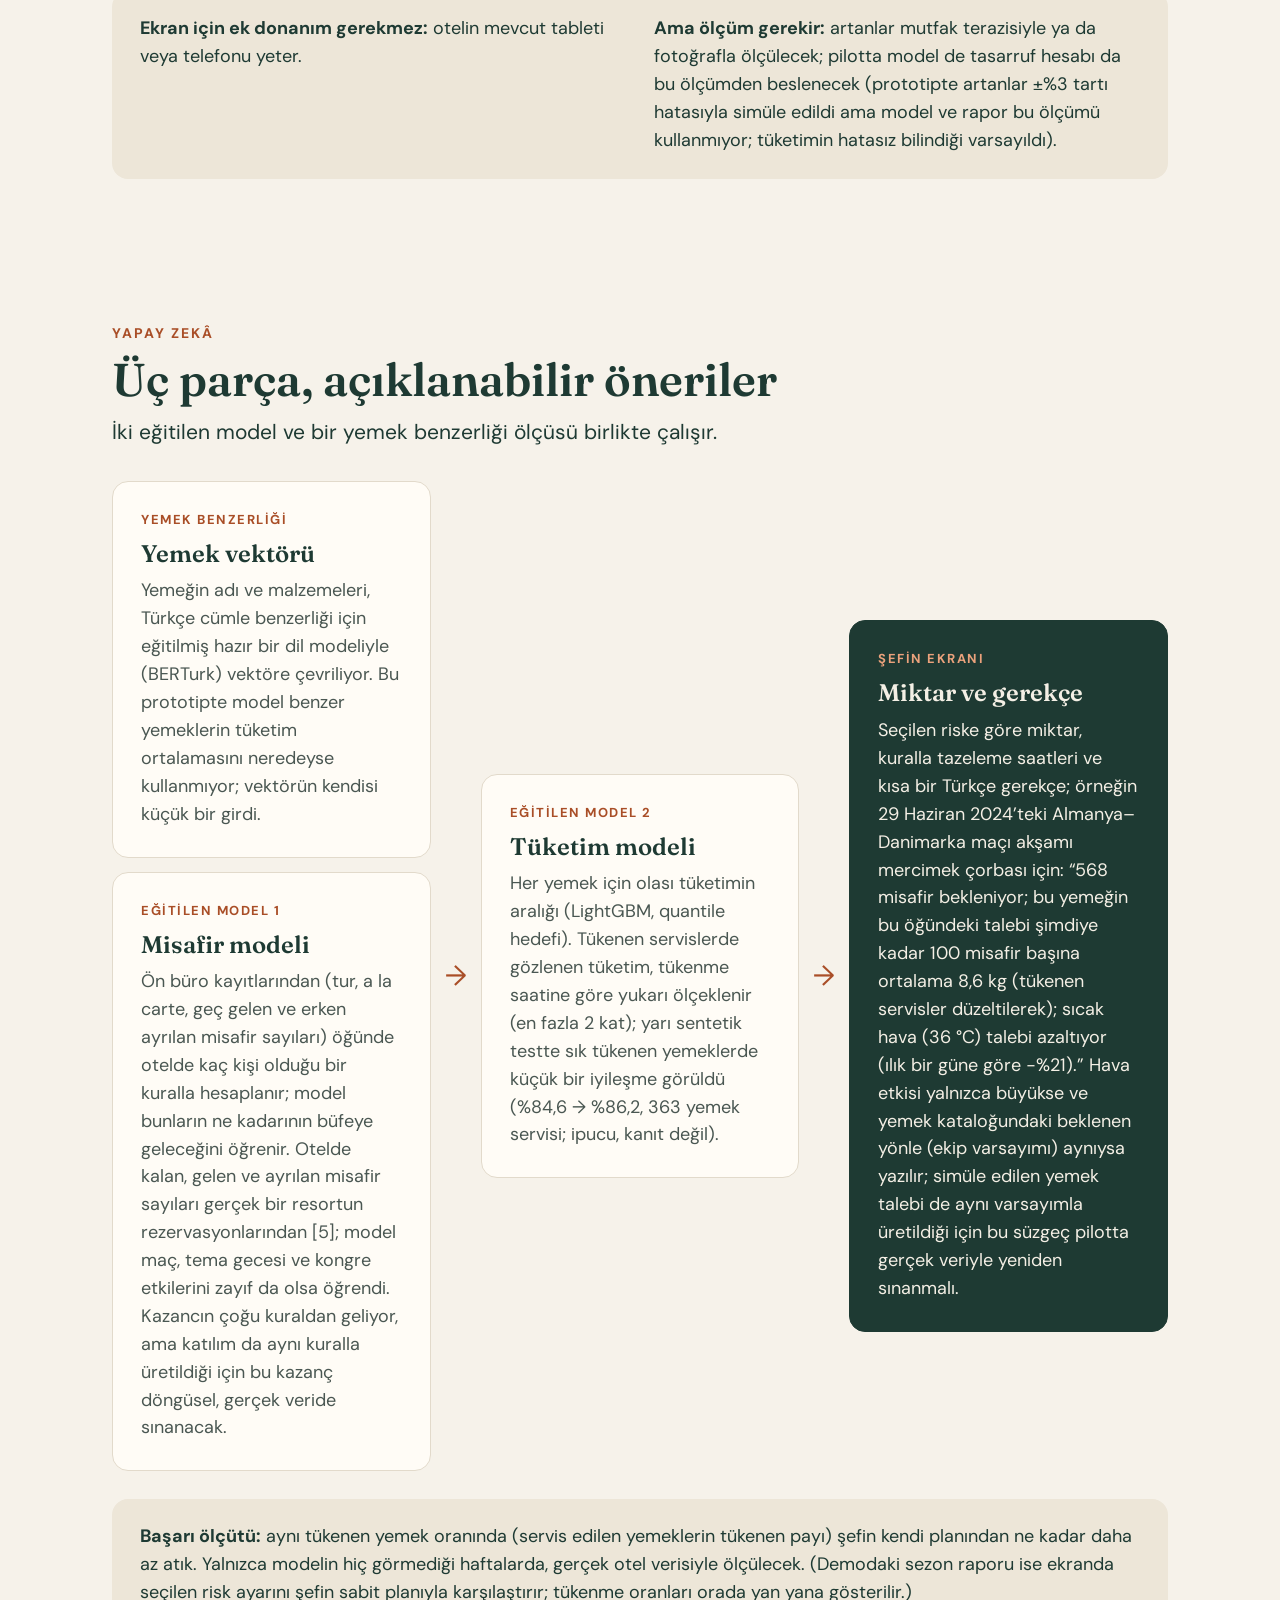
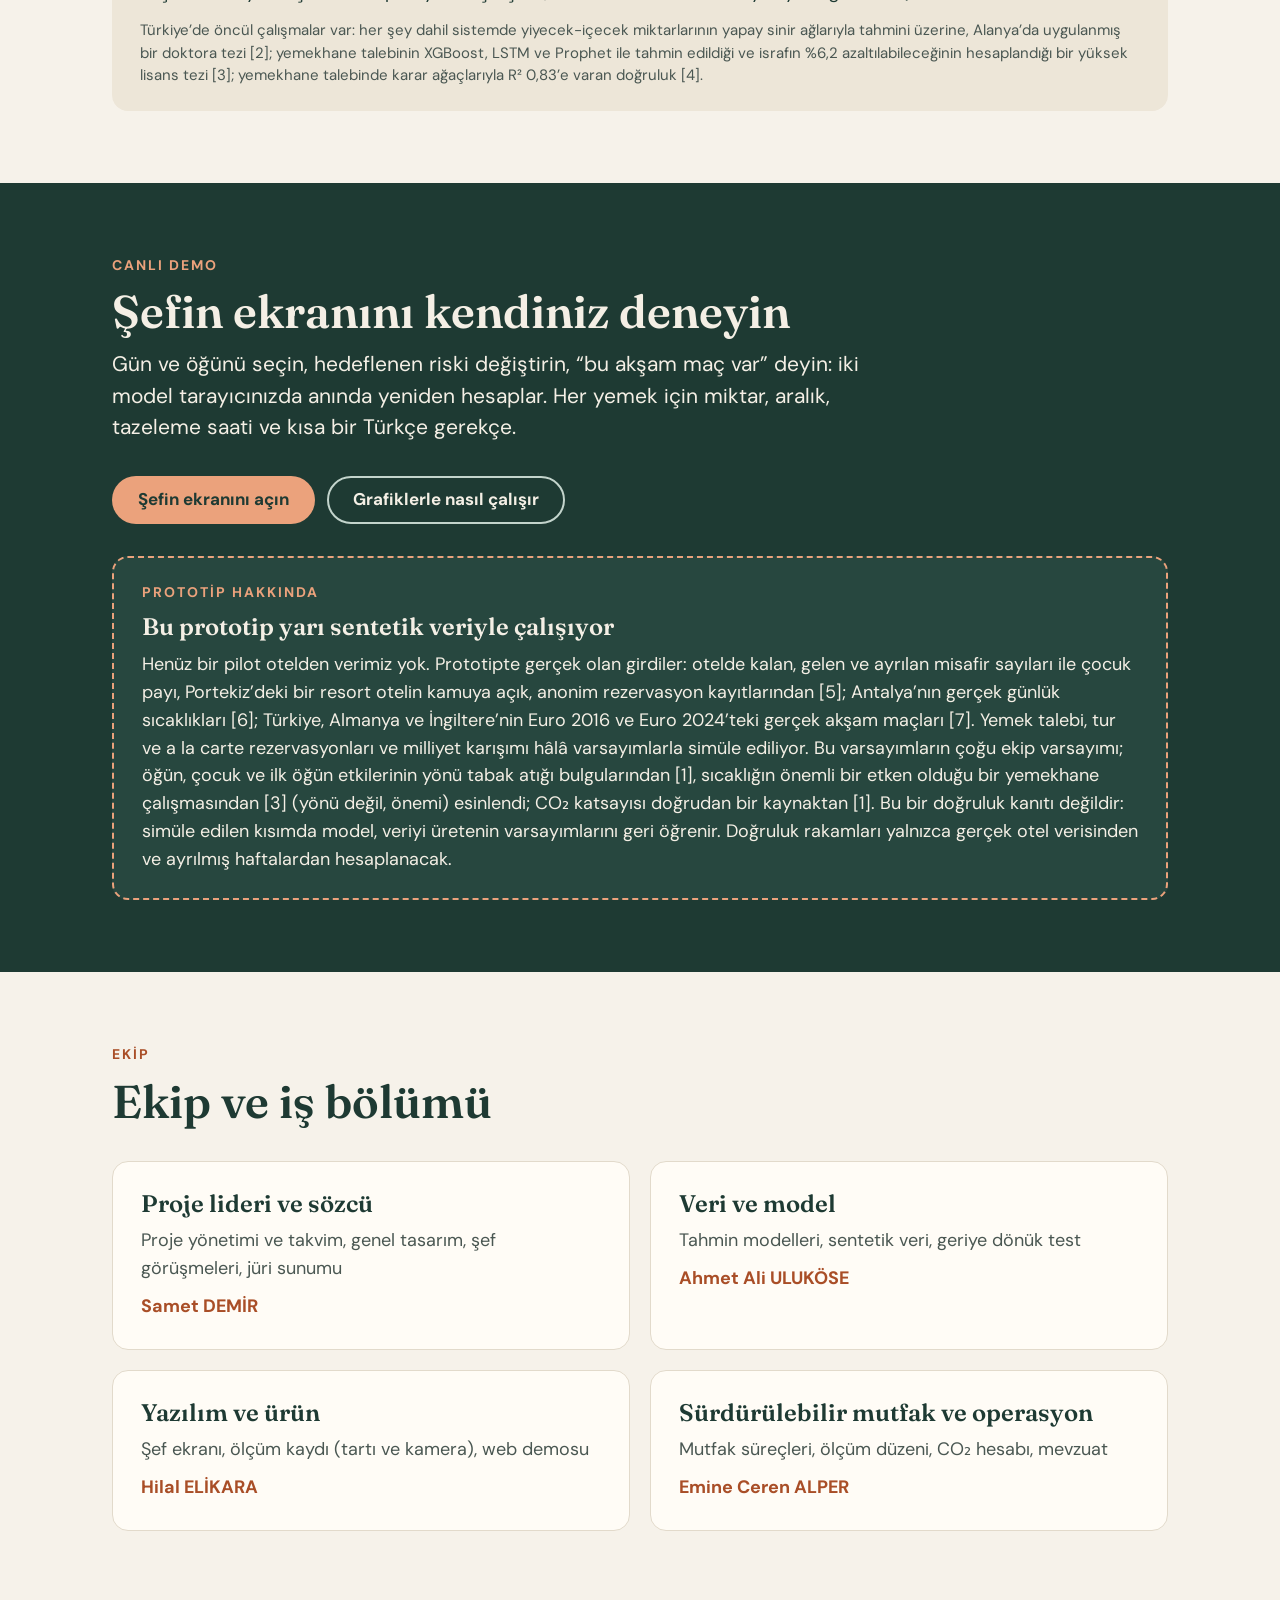
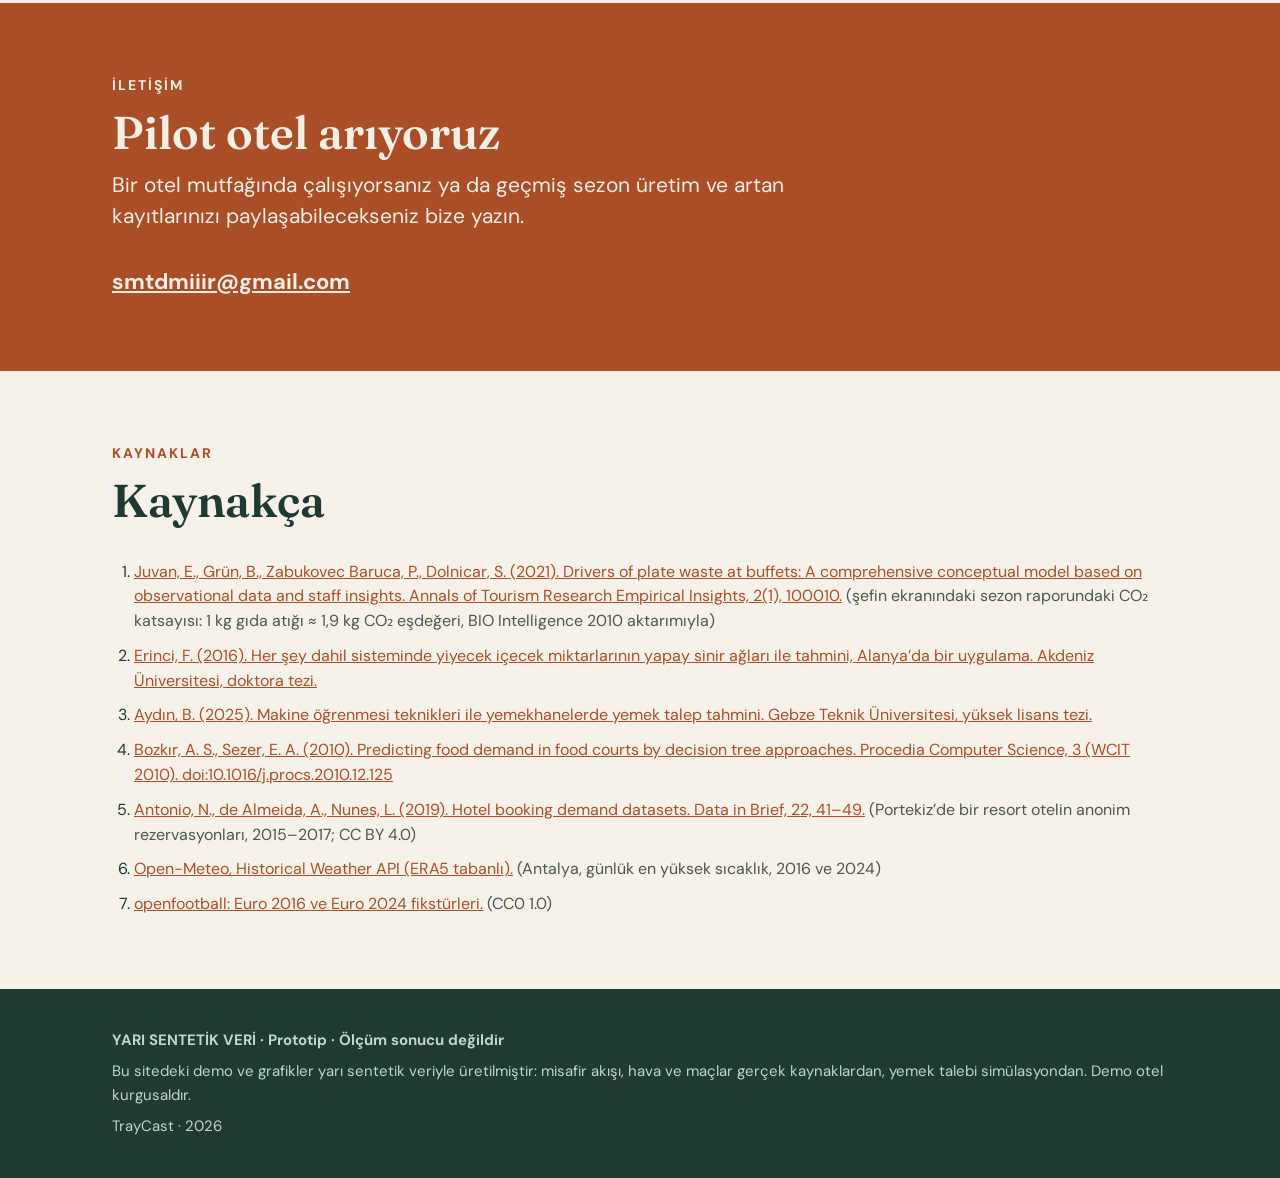
==== commit 03fd9525: "eposta html" ====
--- a/web/index.html
+++ b/web/index.html
@@ -147,10 +147,10 @@
       <h2>Ekip ve iş bölümü</h2>
     </div>
     <div class="grid grid-2 team-grid">
-      <div class="card team-card"><h3>Proje lideri ve sözcü</h3><p class="muted">Proje yönetimi ve takvim, genel tasarım, şef görüşmeleri, jüri sunumu</p><p class="name">Samet Demir</p></div>
-      <div class="card team-card"><h3>Veri ve model</h3><p class="muted">Tahmin modelleri, sentetik veri, geriye dönük test</p><p class="name">Ahmet Ali Uluköse</p></div>
-      <div class="card team-card"><h3>Yazılım ve ürün</h3><p class="muted">Şef ekranı, ölçüm kaydı (tartı ve kamera), web demosu</p><p class="name">Hilal Elikara</p></div>
-      <div class="card team-card"><h3>Sürdürülebilir mutfak ve operasyon</h3><p class="muted">Mutfak süreçleri, ölçüm düzeni, CO₂ hesabı, mevzuat</p><p class="name">Emine Ceren Alper</p></div>
+      <div class="card team-card"><h3>Proje lideri ve sözcü</h3><p class="muted">Proje yönetimi ve takvim, genel tasarım, şef görüşmeleri, jüri sunumu</p><p class="name">Samet DEMİR</p></div>
+      <div class="card team-card"><h3>Veri ve model</h3><p class="muted">Tahmin modelleri, sentetik veri, geriye dönük test</p><p class="name">Ahmet Ali ULUKÖSE</p></div>
+      <div class="card team-card"><h3>Yazılım ve ürün</h3><p class="muted">Şef ekranı, ölçüm kaydı (tartı ve kamera), web demosu</p><p class="name">Hilal ELİKARA</p></div>
+      <div class="card team-card"><h3>Sürdürülebilir mutfak ve operasyon</h3><p class="muted">Mutfak süreçleri, ölçüm düzeni, CO₂ hesabı, mevzuat</p><p class="name">Emine Ceren ALPER</p></div>
     </div>
   </div>
 </section>
@@ -162,7 +162,7 @@
       <h2>Pilot otel arıyoruz</h2>
       <p class="lead">Bir otel mutfağında çalışıyorsanız ya da geçmiş sezon üretim ve artan kayıtlarınızı paylaşabilecekseniz bize yazın.</p>
     </div>
-    <p style="font-size:22px"><a data-contact-email style="color:var(--on-dark);font-weight:700">[E-posta adresi]</a></p>
+    <p style="font-size:22px"><a href="mailto:smtdmiiir@gmail.com" style="color:var(--on-dark);font-weight:700">smtdmiiir@gmail.com</a></p>
   </div>
 </section>
 
